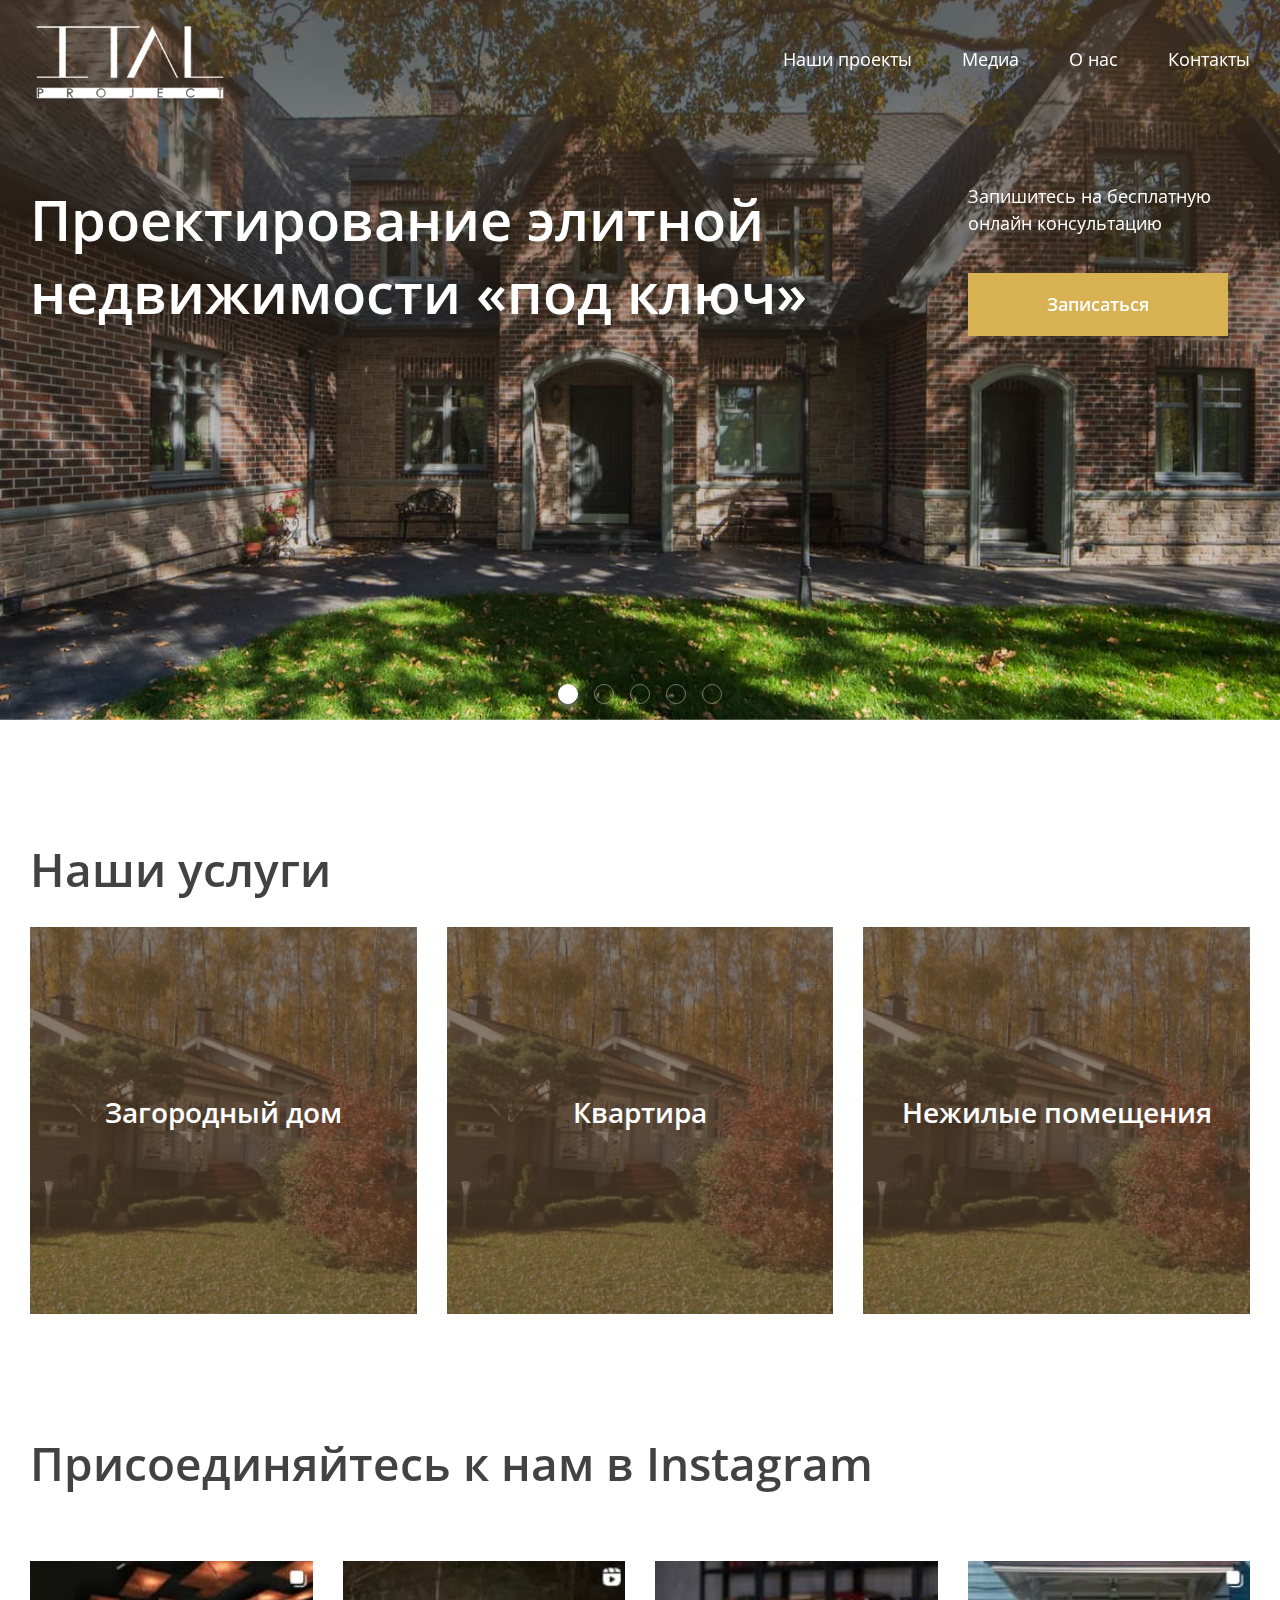
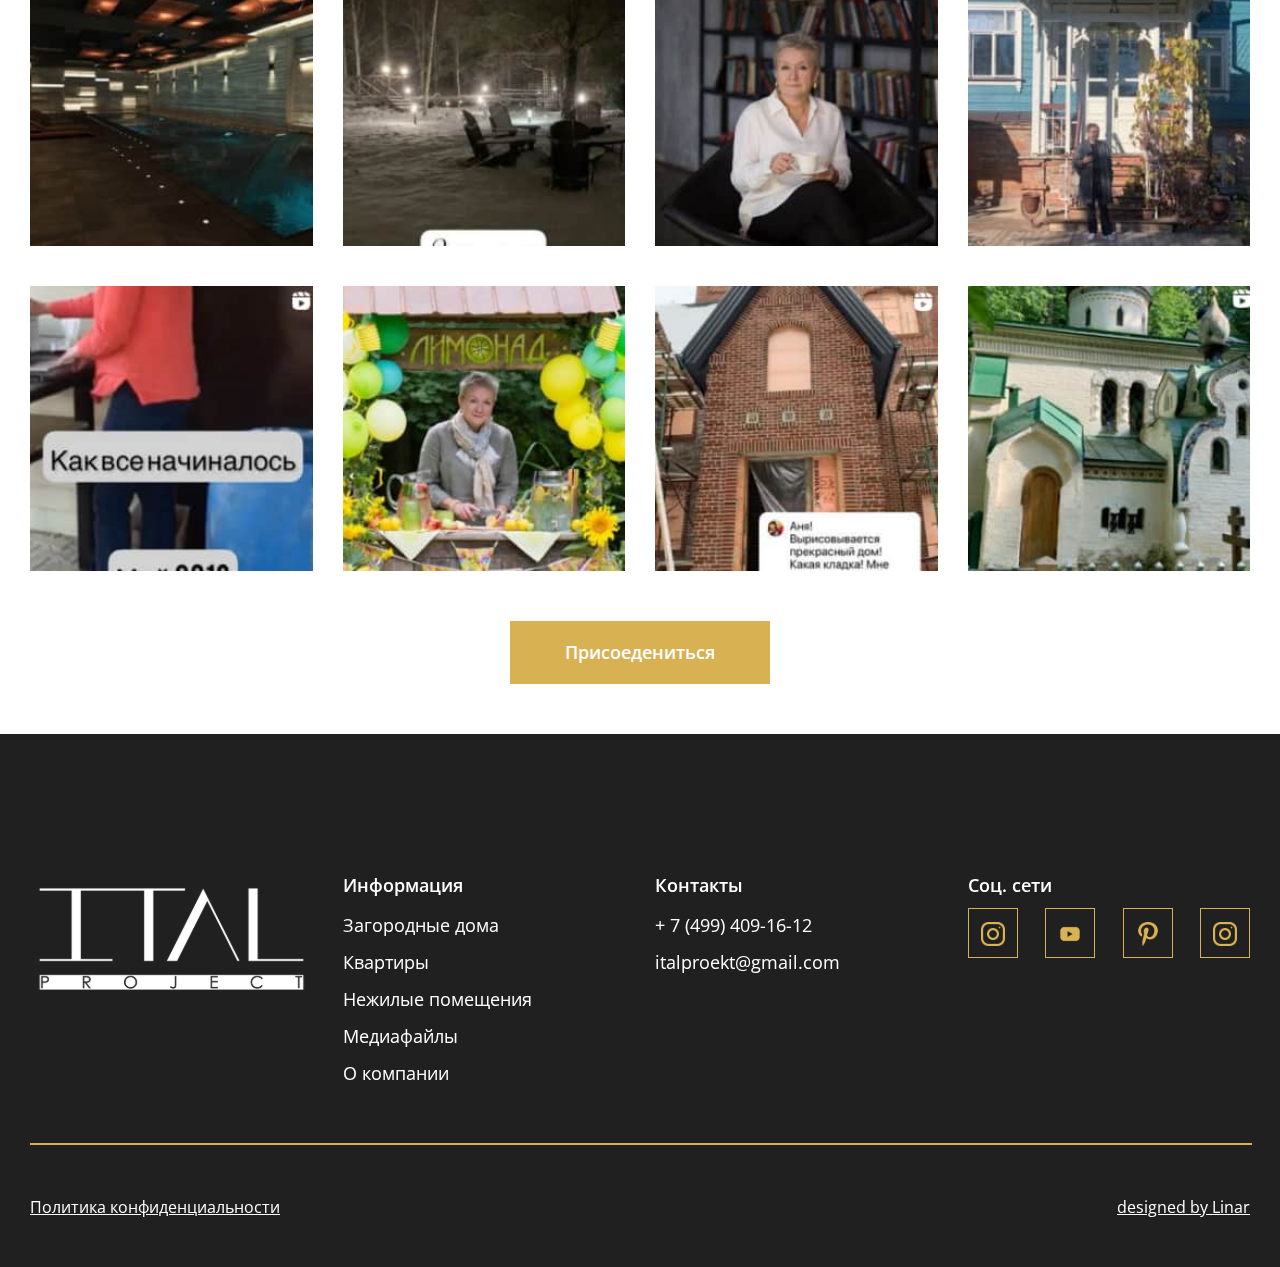
==== index.html @ 13b3e8b6 "Add files via upload" ====
<!DOCTYPE html>
<html lang="en">

<head>
    <!-- Required meta tags -->
    <meta charset="utf-8">
    <meta http-equiv="X-UA-Compatible" content="IE=edge">
    <meta name="viewport" content="width=device-width, initial-scale=1, maximum-scale=1, shrink-to-fit=no">
    <meta name="robots" content="index, follow">
    <!-- MetaTags -->
    <meta name="description" content="Description of the page less than 150 characters">
    <meta name="keywords" content="KeyWords">
    <!-- OG tags -->
    <meta property="og:type" content="website">
    <meta property="og:url" content="https://example.com">
    <meta property="og:title" content="Content Title">
    <meta property="og:image" content="https://www.developmentlogics.com/wp-content/uploads/2017/07/4.jpg">
    <meta property="og:description" content="Description Here">
    <meta property="og:site_name" content="Site Name">
    <meta property="og:locale" content="ru_RU">
    <meta name="twitter:card" content="summary">
    <meta name="twitter:title" content="Site Name">
    <meta name="twitter:description" content="Description Here">
    <meta name="twitter:image" content="https://www.developmentlogics.com/wp-content/uploads/2017/07/4.jpg">
    <!-- Favivon -->
    <link rel="shortcut icon" href="img/favicon/favicon.ico" type="image/x-icon">
    <!-- Apple Touch Icon -->
    <link rel="apple-touch-icon" href="img/favicon/apple-touch-icon.png">
    <!-- Mobiles Header Color -->
    <meta name="theme-color" content="#000">
    <meta name="msapplication-navbutton-color" content="#000">
    <meta name="apple-mobile-web-app-status-bar-style" content="#000">
    <!-- CSS -->
    <link rel="stylesheet" href="assets/css/libs.css">
    <link rel="stylesheet" href="assets/css/style.css">
    <title>Главная страница</title>
</head>

<body>



    <header class="header-wh" id="header">
        <div class="container">
            <div class="row">
                <div class="col-md-3">
                    <a class="header-logo" href="index.html">
                    </a>
                </div>
                <div class="col-md-6 offset-md-3">
                    <nav class="nav-menu ">
                        <a class="menu-item" href="portfolio.html">Наши проекты</a>
                        <a class="menu-item" href="media.html">Медиа</a>
                        <a class="menu-item" href="about.html">О нас</a>
                        <a class="menu-item" href="#">Контакты</a>
                    </nav>
                </div>
            </div>
            <div class="burger-menu">
                <input type="checkbox" id="menu-toggle" />
                <label id="trigger" for="menu-toggle"></label>
                <label id="burger" for="menu-toggle"></label>
                <ul id="menu">
                    <li><a class="menu-item" href="portfolio.html">Наши проекты</a></li>
                    <li><a class="menu-item" href="media.html">Медиа</a></li>
                    <li><a href="about.html">О нас</a></li>
                    <li><a class="menu-item" href="#">Контакты</a></li>
                </ul>
            </div>
        </div>
        <div class="wrapper">
            <div class="container">
                <div class="row">
                    <div class="col-12 col-md-9">
                        <h1>
                            Проектирование элитной недвижимости «под ключ»
                        </h1>
                    </div>
                    <div class="col-12 col-md-3">
                        <div class="wrapper__btn">
                            <p>Запишитесь на бесплатную онлайн консультацию</p>
                            <a href="#">Записаться</a>
                        </div>
                    </div>
                </div>
            </div>
        </div>
        <div class="header__slider">
            <div class="swiper mySwiper">
                <div class="swiper-wrapper">
                    <div class="swiper-slide">
                        <img src="/assets/images/header-img.jpg" alt="" srcset="">
                    </div>
                    <div class="swiper-slide">
                        <img src="/assets/images/header-img.jpg" alt="" srcset="">
                    </div>
                    <div class="swiper-slide">
                        <img src="/assets/images/header-img.jpg" alt="" srcset="">
                    </div>
                    <div class="swiper-slide">
                        <img src="/assets/images/header-img.jpg" alt="" srcset="">
                    </div>
                    <div class="swiper-slide">
                        <img src="/assets/images/header-img.jpg" alt="" srcset="">
                    </div>
                </div>
                <div class="swiper-pagination"></div>
            </div>
        </div>
    </header>
    <main>
        <section class="services">
            <div class="container">
                <div class="row">
                    <div class="col-12">
                        <h2 class="section-header">
                            Наши услуги
                        </h2>
                    </div>
                </div>
                <div class="row">
                    <div class="col-12 col-md-4">
                        <div class="services__card">
                            <div class="services__card_layer">
                                <h3 class="services__card_header">
                                    Загородный дом
                                </h3>
                                <a href="#" class="services__card_btn">Посмотреть</a>
                            </div>
                        </div>
                    </div>
                    <div class="col-12 col-md-4">
                        <div class="services__card">
                            <div class="services__card_layer">
                                <h3 class="services__card_header">
                                    Квартира
                                </h3>
                                <a href="#" class="services__card_btn">Посмотреть</a>
                            </div>
                        </div>
                    </div>
                    <div class="col-12 col-md-4">
                        <div class="services__card">
                            <div class="services__card_layer">
                                <h3 class="services__card_header">
                                    Нежилые помещения
                                </h3>
                                <a href="#" class="services__card_btn">Посмотреть</a>
                            </div>
                        </div>
                    </div>
                </div>
            </div>
        </section>
        <section class="connect">
            <div class="container">
                <div class="row">
                    <div class="col-12">
                        <h2 class="section-header">
                            Присоединяйтесь к нам
                            в Instagram
                        </h2>
                    </div>
                </div>
                <div class="row">
                    <div class="col-6 col-md-3">
                        <div class="connect-img">
                            <a href="#">
                                <img src="assets/images/connect1.jpg" alt="" srcset="">
                            </a>
                        </div>
                    </div>
                    <div class="col-6 col-md-3">
                        <div class="connect-img">
                            <a href="#">
                                <img src="assets/images/connect2.jpg" alt="" srcset="">
                            </a>
                        </div>
                    </div>
                    <div class="col-6 col-md-3">
                        <div class="connect-img">
                            <a href="#">
                                <img src="assets/images/connect3.jpg" alt="" srcset="">
                            </a>
                        </div>
                    </div>
                    <div class="col-6 col-md-3">
                        <div class="connect-img">
                            <a href="#">
                                <img src="assets/images/connect4.jpg" alt="" srcset="">
                            </a>
                        </div>
                    </div>
                    <div class="col-6 col-md-3">
                        <div class="connect-img">
                            <a href="#">
                                <img src="assets/images/connect5.jpg" alt="" srcset="">
                            </a>
                        </div>
                    </div>
                    <div class="col-6 col-md-3">
                        <div class="connect-img">
                            <a href="#">
                                <img src="assets/images/connect6.jpg" alt="" srcset="">
                            </a>
                        </div>
                    </div>
                    <div class="col-6 col-md-3">
                        <div class="connect-img">
                            <a href="#">
                                <img src="assets/images/connect7.jpg" alt="" srcset="">
                            </a>
                        </div>
                    </div>
                    <div class="col-6 col-md-3">
                        <div class="connect-img">
                            <a href="#">
                                <img src="assets/images/connect8.jpg" alt="" srcset="">
                            </a>
                        </div>
                    </div>
                </div>
                <div class="row">
                    <div class="col-12">
                        <a href="#" class="orange-btn">
                            Присоедениться
                        </a>
                    </div>
                </div>
            </div>
        </section>
    </main>

    <footer class="footer" id="footer">
        <div class="container">
            <div class="row">
                <div class="col-5 col-md-3">
                    <a href="#" class="footer__logo">
                        <img src="/assets/images/logo-white.svg" alt="" srcset="">
                    </a>
                </div>
                <div class=" col-md-3 footer-mob__none">
                    <div class="footer__section ">
                        <h4 class="footer__title">Информация</h4>
                        <a class="footer__info-link" href="#">Загородные дома</a>
                        <a class="footer__info-link" href="#">Квартиры</a>
                        <a class="footer__info-link" href="#">Нежилые помещения</a>
                        <a class="footer__info-link" href="#">Медиафайлы</a>
                        <a class="footer__info-link" href="#">О компании</a>
                    </div>
                </div>
                <div class="col-7 col-md-3">
                    <div class="footer__section">
                        <h4 class="footer__title footer-mob__none">Контакты</h4>
                        <a class="footer__info-tel" href="#">+ 7 (499) 409-16-12</a>
                        <a class="footer__info-mail" href="#">italproekt@gmail.com</a>
                    </div>
                </div>
                <div class="col-md-3">
                    <div class="footer__section">
                        <h4 class="footer__title footer-mob__none">Соц. сети</h4>
                        <div class="footer__social">
                            <div class="social__item">
                                <a href="#">
                                    <img src="/assets/images/footer-in.svg" alt="">
                                </a>
                            </div>
                            <div class="social__item">
                                <a href="#">
                                    <img src="/assets/images/footer-yt.svg" alt="">
                                </a>
                            </div>
                            <div class="social__item">
                                <a href="#">
                                    <img src="/assets/images/footer-pin.svg" alt="">
                                </a>
                            </div>
                            <div class="social__item">
                                <a href="#">
                                    <img src="/assets/images/footer-in.svg" alt="">
                                </a>
                            </div>
                        </div>
                    </div>
                </div>
            </div>
            <div class="row footer-mob__none">
                <div class="col-12">
                    <hr>
                </div>
                <div class="col-12">
                    <div class="privacy d-flex">
                        <a href="#" class="privacy-text">Политика конфиденциальности</a>
                        <a href="#"">designed by Linar</a>
                    </div>
                </div>
            </div>
            <div class=" footer-mob__accordion">
                            <button class="accordion">Информация</button>
                            <div class="panel">
                                <div class="footer__section ">
                                    <a class="footer__info-link" href="#">Загородные дома</a>
                                    <a class="footer__info-link" href="#">Квартиры</a>
                                    <a class="footer__info-link" href="#">Нежилые помещения</a>
                                    <a class="footer__info-link" href="#">Медиафайлы</a>
                                    <a class="footer__info-link" href="#">О компании</a>
                                </div>
                            </div>
                    </div>
                    <div class="row footer-mob__block privacy">
                        <div class="col-12">
                            <a href="#" class="privacy-text">Политика конфиденциальности</a>
                        </div>
                        <div class="col-12">
                            <a href="#"">designed by Linar</a>
                </div>
            </div>
        </div>
    </footer>
    <script src=" assets/js/app.js"></script>

</body>

</html>
---- assets/css/libs.css ----
*,:after,:before{box-sizing:border-box}html{font-family:sans-serif;line-height:1.15;-webkit-text-size-adjust:100%;-webkit-tap-highlight-color:rgba(0,0,0,0)}article,aside,figcaption,figure,footer,header,hgroup,main,nav,section{display:block}body{margin:0;font-family:-apple-system,BlinkMacSystemFont,Segoe UI,Roboto,Helvetica Neue,Arial,Noto Sans,sans-serif;font-size:1rem;font-weight:400;line-height:1.5;color:#212529;text-align:left;background-color:#fff}[tabindex="-1"]:focus:not(:focus-visible){outline:0!important}hr{box-sizing:content-box;height:0;overflow:visible}h1,h2,h3,h4,h5,h6{margin-top:0;margin-bottom:.5rem}p{margin-top:0;margin-bottom:1rem}abbr[data-original-title],abbr[title]{text-decoration:underline;-webkit-text-decoration:underline dotted;text-decoration:underline dotted;cursor:help;border-bottom:0;-webkit-text-decoration-skip-ink:none;text-decoration-skip-ink:none}address{font-style:normal;line-height:inherit}address,dl,ol,ul{margin-bottom:1rem}dl,ol,ul{margin-top:0}ol ol,ol ul,ul ol,ul ul{margin-bottom:0}dt{font-weight:700}dd{margin-bottom:.5rem;margin-left:0}blockquote{margin:0 0 1rem}b,strong{font-weight:bolder}small{font-size:80%}sub,sup{position:relative;font-size:75%;line-height:0;vertical-align:baseline}sub{bottom:-.25em}sup{top:-.5em}a{color:#007bff;text-decoration:none;background-color:transparent}a:hover{color:#0056b3;text-decoration:underline}a:not([href]),a:not([href]):hover{color:inherit;text-decoration:none}code,kbd,pre,samp{font-family:SFMono-Regular,Menlo,Monaco,Consolas,Liberation Mono,Courier New,monospace;font-size:1em}pre{margin-top:0;margin-bottom:1rem;overflow:auto;-ms-overflow-style:scrollbar}figure{margin:0 0 1rem}img{border-style:none}img,svg{vertical-align:middle}svg{overflow:hidden}table{border-collapse:collapse}caption{padding-top:.75rem;padding-bottom:.75rem;color:#6c757d;text-align:left;caption-side:bottom}th{text-align:inherit}label{display:inline-block;margin-bottom:.5rem}button{border-radius:0}button:focus{outline:1px dotted;outline:5px auto -webkit-focus-ring-color}button,input,optgroup,select,textarea{margin:0;font-family:inherit;font-size:inherit;line-height:inherit}button,input{overflow:visible}button,select{text-transform:none}[role=button]{cursor:pointer}select{word-wrap:normal}[type=button],[type=reset],[type=submit],button{-webkit-appearance:button}[type=button]:not(:disabled),[type=reset]:not(:disabled),[type=submit]:not(:disabled),button:not(:disabled){cursor:pointer}[type=button]::-moz-focus-inner,[type=reset]::-moz-focus-inner,[type=submit]::-moz-focus-inner,button::-moz-focus-inner{padding:0;border-style:none}input[type=checkbox],input[type=radio]{box-sizing:border-box;padding:0}textarea{overflow:auto;resize:vertical}fieldset{min-width:0;padding:0;margin:0;border:0}legend{display:block;width:100%;max-width:100%;padding:0;margin-bottom:.5rem;font-size:1.5rem;line-height:inherit;color:inherit;white-space:normal}progress{vertical-align:baseline}[type=number]::-webkit-inner-spin-button,[type=number]::-webkit-outer-spin-button{height:auto}[type=search]{outline-offset:-2px;-webkit-appearance:none}[type=search]::-webkit-search-decoration{-webkit-appearance:none}::-webkit-file-upload-button{font:inherit;-webkit-appearance:button}output{display:inline-block}summary{display:list-item;cursor:pointer}template{display:none}[hidden]{display:none!important}html{box-sizing:border-box;-ms-overflow-style:scrollbar}*,:after,:before{box-sizing:inherit}.container{width:100%;padding-right:15px;padding-left:15px;margin-right:auto;margin-left:auto}@media (min-width:576px){.container{max-width:540px}}@media (min-width:768px){.container{max-width:720px}}@media (min-width:992px){.container{max-width:960px}}@media (min-width:1150px){.container{max-width:1250px}}.container-fluid,.container-lg,.container-md,.container-sm,.container-xl{width:100%;padding-right:15px;padding-left:15px;margin-right:auto;margin-left:auto}@media (min-width:576px){.container,.container-sm{max-width:540px}}@media (min-width:768px){.container,.container-md,.container-sm{max-width:720px}}@media (min-width:992px){.container,.container-lg,.container-md,.container-sm{max-width:960px}}@media (min-width:1150px){.container,.container-lg,.container-md,.container-sm,.container-xl{max-width:1250px}}.row{display:-ms-flexbox;display:flex;-ms-flex-wrap:wrap;flex-wrap:wrap;margin-right:-15px;margin-left:-15px}.no-gutters{margin-right:0;margin-left:0}.no-gutters>.col,.no-gutters>[class*=col-]{padding-right:0;padding-left:0}.col,.col-1,.col-2,.col-3,.col-4,.col-5,.col-6,.col-7,.col-8,.col-9,.col-10,.col-11,.col-12,.col-auto,.col-lg,.col-lg-1,.col-lg-2,.col-lg-3,.col-lg-4,.col-lg-5,.col-lg-6,.col-lg-7,.col-lg-8,.col-lg-9,.col-lg-10,.col-lg-11,.col-lg-12,.col-lg-auto,.col-md,.col-md-1,.col-md-2,.col-md-3,.col-md-4,.col-md-5,.col-md-6,.col-md-7,.col-md-8,.col-md-9,.col-md-10,.col-md-11,.col-md-12,.col-md-auto,.col-sm,.col-sm-1,.col-sm-2,.col-sm-3,.col-sm-4,.col-sm-5,.col-sm-6,.col-sm-7,.col-sm-8,.col-sm-9,.col-sm-10,.col-sm-11,.col-sm-12,.col-sm-auto,.col-xl,.col-xl-1,.col-xl-2,.col-xl-3,.col-xl-4,.col-xl-5,.col-xl-6,.col-xl-7,.col-xl-8,.col-xl-9,.col-xl-10,.col-xl-11,.col-xl-12,.col-xl-auto{position:relative;width:100%;padding-right:15px;padding-left:15px}.col{-ms-flex-preferred-size:0;flex-basis:0;-ms-flex-positive:1;flex-grow:1;min-width:0;max-width:100%}.row-cols-1>*{-ms-flex:0 0 100%;flex:0 0 100%;max-width:100%}.row-cols-2>*{-ms-flex:0 0 50%;flex:0 0 50%;max-width:50%}.row-cols-3>*{-ms-flex:0 0 33.33333%;flex:0 0 33.33333%;max-width:33.33333%}.row-cols-4>*{-ms-flex:0 0 25%;flex:0 0 25%;max-width:25%}.row-cols-5>*{-ms-flex:0 0 20%;flex:0 0 20%;max-width:20%}.row-cols-6>*{-ms-flex:0 0 16.66667%;flex:0 0 16.66667%;max-width:16.66667%}.col-auto{-ms-flex:0 0 auto;flex:0 0 auto;width:auto;max-width:100%}.col-1{-ms-flex:0 0 8.33333%;flex:0 0 8.33333%;max-width:8.33333%}.col-2{-ms-flex:0 0 16.66667%;flex:0 0 16.66667%;max-width:16.66667%}.col-3{-ms-flex:0 0 25%;flex:0 0 25%;max-width:25%}.col-4{-ms-flex:0 0 33.33333%;flex:0 0 33.33333%;max-width:33.33333%}.col-5{-ms-flex:0 0 41.66667%;flex:0 0 41.66667%;max-width:41.66667%}.col-6{-ms-flex:0 0 50%;flex:0 0 50%;max-width:50%}.col-7{-ms-flex:0 0 58.33333%;flex:0 0 58.33333%;max-width:58.33333%}.col-8{-ms-flex:0 0 66.66667%;flex:0 0 66.66667%;max-width:66.66667%}.col-9{-ms-flex:0 0 75%;flex:0 0 75%;max-width:75%}.col-10{-ms-flex:0 0 83.33333%;flex:0 0 83.33333%;max-width:83.33333%}.col-11{-ms-flex:0 0 91.66667%;flex:0 0 91.66667%;max-width:91.66667%}.col-12{-ms-flex:0 0 100%;flex:0 0 100%;max-width:100%}.order-first{-ms-flex-order:-1;order:-1}.order-last{-ms-flex-order:13;order:13}.order-0{-ms-flex-order:0;order:0}.order-1{-ms-flex-order:1;order:1}.order-2{-ms-flex-order:2;order:2}.order-3{-ms-flex-order:3;order:3}.order-4{-ms-flex-order:4;order:4}.order-5{-ms-flex-order:5;order:5}.order-6{-ms-flex-order:6;order:6}.order-7{-ms-flex-order:7;order:7}.order-8{-ms-flex-order:8;order:8}.order-9{-ms-flex-order:9;order:9}.order-10{-ms-flex-order:10;order:10}.order-11{-ms-flex-order:11;order:11}.order-12{-ms-flex-order:12;order:12}.offset-1{margin-left:8.33333%}.offset-2{margin-left:16.66667%}.offset-3{margin-left:25%}.offset-4{margin-left:33.33333%}.offset-5{margin-left:41.66667%}.offset-6{margin-left:50%}.offset-7{margin-left:58.33333%}.offset-8{margin-left:66.66667%}.offset-9{margin-left:75%}.offset-10{margin-left:83.33333%}.offset-11{margin-left:91.66667%}@media (min-width:576px){.col-sm{-ms-flex-preferred-size:0;flex-basis:0;-ms-flex-positive:1;flex-grow:1;min-width:0;max-width:100%}.row-cols-sm-1>*{-ms-flex:0 0 100%;flex:0 0 100%;max-width:100%}.row-cols-sm-2>*{-ms-flex:0 0 50%;flex:0 0 50%;max-width:50%}.row-cols-sm-3>*{-ms-flex:0 0 33.33333%;flex:0 0 33.33333%;max-width:33.33333%}.row-cols-sm-4>*{-ms-flex:0 0 25%;flex:0 0 25%;max-width:25%}.row-cols-sm-5>*{-ms-flex:0 0 20%;flex:0 0 20%;max-width:20%}.row-cols-sm-6>*{-ms-flex:0 0 16.66667%;flex:0 0 16.66667%;max-width:16.66667%}.col-sm-auto{-ms-flex:0 0 auto;flex:0 0 auto;width:auto;max-width:100%}.col-sm-1{-ms-flex:0 0 8.33333%;flex:0 0 8.33333%;max-width:8.33333%}.col-sm-2{-ms-flex:0 0 16.66667%;flex:0 0 16.66667%;max-width:16.66667%}.col-sm-3{-ms-flex:0 0 25%;flex:0 0 25%;max-width:25%}.col-sm-4{-ms-flex:0 0 33.33333%;flex:0 0 33.33333%;max-width:33.33333%}.col-sm-5{-ms-flex:0 0 41.66667%;flex:0 0 41.66667%;max-width:41.66667%}.col-sm-6{-ms-flex:0 0 50%;flex:0 0 50%;max-width:50%}.col-sm-7{-ms-flex:0 0 58.33333%;flex:0 0 58.33333%;max-width:58.33333%}.col-sm-8{-ms-flex:0 0 66.66667%;flex:0 0 66.66667%;max-width:66.66667%}.col-sm-9{-ms-flex:0 0 75%;flex:0 0 75%;max-width:75%}.col-sm-10{-ms-flex:0 0 83.33333%;flex:0 0 83.33333%;max-width:83.33333%}.col-sm-11{-ms-flex:0 0 91.66667%;flex:0 0 91.66667%;max-width:91.66667%}.col-sm-12{-ms-flex:0 0 100%;flex:0 0 100%;max-width:100%}.order-sm-first{-ms-flex-order:-1;order:-1}.order-sm-last{-ms-flex-order:13;order:13}.order-sm-0{-ms-flex-order:0;order:0}.order-sm-1{-ms-flex-order:1;order:1}.order-sm-2{-ms-flex-order:2;order:2}.order-sm-3{-ms-flex-order:3;order:3}.order-sm-4{-ms-flex-order:4;order:4}.order-sm-5{-ms-flex-order:5;order:5}.order-sm-6{-ms-flex-order:6;order:6}.order-sm-7{-ms-flex-order:7;order:7}.order-sm-8{-ms-flex-order:8;order:8}.order-sm-9{-ms-flex-order:9;order:9}.order-sm-10{-ms-flex-order:10;order:10}.order-sm-11{-ms-flex-order:11;order:11}.order-sm-12{-ms-flex-order:12;order:12}.offset-sm-0{margin-left:0}.offset-sm-1{margin-left:8.33333%}.offset-sm-2{margin-left:16.66667%}.offset-sm-3{margin-left:25%}.offset-sm-4{margin-left:33.33333%}.offset-sm-5{margin-left:41.66667%}.offset-sm-6{margin-left:50%}.offset-sm-7{margin-left:58.33333%}.offset-sm-8{margin-left:66.66667%}.offset-sm-9{margin-left:75%}.offset-sm-10{margin-left:83.33333%}.offset-sm-11{margin-left:91.66667%}}@media (min-width:768px){.col-md{-ms-flex-preferred-size:0;flex-basis:0;-ms-flex-positive:1;flex-grow:1;min-width:0;max-width:100%}.row-cols-md-1>*{-ms-flex:0 0 100%;flex:0 0 100%;max-width:100%}.row-cols-md-2>*{-ms-flex:0 0 50%;flex:0 0 50%;max-width:50%}.row-cols-md-3>*{-ms-flex:0 0 33.33333%;flex:0 0 33.33333%;max-width:33.33333%}.row-cols-md-4>*{-ms-flex:0 0 25%;flex:0 0 25%;max-width:25%}.row-cols-md-5>*{-ms-flex:0 0 20%;flex:0 0 20%;max-width:20%}.row-cols-md-6>*{-ms-flex:0 0 16.66667%;flex:0 0 16.66667%;max-width:16.66667%}.col-md-auto{-ms-flex:0 0 auto;flex:0 0 auto;width:auto;max-width:100%}.col-md-1{-ms-flex:0 0 8.33333%;flex:0 0 8.33333%;max-width:8.33333%}.col-md-2{-ms-flex:0 0 16.66667%;flex:0 0 16.66667%;max-width:16.66667%}.col-md-3{-ms-flex:0 0 25%;flex:0 0 25%;max-width:25%}.col-md-4{-ms-flex:0 0 33.33333%;flex:0 0 33.33333%;max-width:33.33333%}.col-md-5{-ms-flex:0 0 41.66667%;flex:0 0 41.66667%;max-width:41.66667%}.col-md-6{-ms-flex:0 0 50%;flex:0 0 50%;max-width:50%}.col-md-7{-ms-flex:0 0 58.33333%;flex:0 0 58.33333%;max-width:58.33333%}.col-md-8{-ms-flex:0 0 66.66667%;flex:0 0 66.66667%;max-width:66.66667%}.col-md-9{-ms-flex:0 0 75%;flex:0 0 75%;max-width:75%}.col-md-10{-ms-flex:0 0 83.33333%;flex:0 0 83.33333%;max-width:83.33333%}.col-md-11{-ms-flex:0 0 91.66667%;flex:0 0 91.66667%;max-width:91.66667%}.col-md-12{-ms-flex:0 0 100%;flex:0 0 100%;max-width:100%}.order-md-first{-ms-flex-order:-1;order:-1}.order-md-last{-ms-flex-order:13;order:13}.order-md-0{-ms-flex-order:0;order:0}.order-md-1{-ms-flex-order:1;order:1}.order-md-2{-ms-flex-order:2;order:2}.order-md-3{-ms-flex-order:3;order:3}.order-md-4{-ms-flex-order:4;order:4}.order-md-5{-ms-flex-order:5;order:5}.order-md-6{-ms-flex-order:6;order:6}.order-md-7{-ms-flex-order:7;order:7}.order-md-8{-ms-flex-order:8;order:8}.order-md-9{-ms-flex-order:9;order:9}.order-md-10{-ms-flex-order:10;order:10}.order-md-11{-ms-flex-order:11;order:11}.order-md-12{-ms-flex-order:12;order:12}.offset-md-0{margin-left:0}.offset-md-1{margin-left:8.33333%}.offset-md-2{margin-left:16.66667%}.offset-md-3{margin-left:25%}.offset-md-4{margin-left:33.33333%}.offset-md-5{margin-left:41.66667%}.offset-md-6{margin-left:50%}.offset-md-7{margin-left:58.33333%}.offset-md-8{margin-left:66.66667%}.offset-md-9{margin-left:75%}.offset-md-10{margin-left:83.33333%}.offset-md-11{margin-left:91.66667%}}@media (min-width:992px){.col-lg{-ms-flex-preferred-size:0;flex-basis:0;-ms-flex-positive:1;flex-grow:1;min-width:0;max-width:100%}.row-cols-lg-1>*{-ms-flex:0 0 100%;flex:0 0 100%;max-width:100%}.row-cols-lg-2>*{-ms-flex:0 0 50%;flex:0 0 50%;max-width:50%}.row-cols-lg-3>*{-ms-flex:0 0 33.33333%;flex:0 0 33.33333%;max-width:33.33333%}.row-cols-lg-4>*{-ms-flex:0 0 25%;flex:0 0 25%;max-width:25%}.row-cols-lg-5>*{-ms-flex:0 0 20%;flex:0 0 20%;max-width:20%}.row-cols-lg-6>*{-ms-flex:0 0 16.66667%;flex:0 0 16.66667%;max-width:16.66667%}.col-lg-auto{-ms-flex:0 0 auto;flex:0 0 auto;width:auto;max-width:100%}.col-lg-1{-ms-flex:0 0 8.33333%;flex:0 0 8.33333%;max-width:8.33333%}.col-lg-2{-ms-flex:0 0 16.66667%;flex:0 0 16.66667%;max-width:16.66667%}.col-lg-3{-ms-flex:0 0 25%;flex:0 0 25%;max-width:25%}.col-lg-4{-ms-flex:0 0 33.33333%;flex:0 0 33.33333%;max-width:33.33333%}.col-lg-5{-ms-flex:0 0 41.66667%;flex:0 0 41.66667%;max-width:41.66667%}.col-lg-6{-ms-flex:0 0 50%;flex:0 0 50%;max-width:50%}.col-lg-7{-ms-flex:0 0 58.33333%;flex:0 0 58.33333%;max-width:58.33333%}.col-lg-8{-ms-flex:0 0 66.66667%;flex:0 0 66.66667%;max-width:66.66667%}.col-lg-9{-ms-flex:0 0 75%;flex:0 0 75%;max-width:75%}.col-lg-10{-ms-flex:0 0 83.33333%;flex:0 0 83.33333%;max-width:83.33333%}.col-lg-11{-ms-flex:0 0 91.66667%;flex:0 0 91.66667%;max-width:91.66667%}.col-lg-12{-ms-flex:0 0 100%;flex:0 0 100%;max-width:100%}.order-lg-first{-ms-flex-order:-1;order:-1}.order-lg-last{-ms-flex-order:13;order:13}.order-lg-0{-ms-flex-order:0;order:0}.order-lg-1{-ms-flex-order:1;order:1}.order-lg-2{-ms-flex-order:2;order:2}.order-lg-3{-ms-flex-order:3;order:3}.order-lg-4{-ms-flex-order:4;order:4}.order-lg-5{-ms-flex-order:5;order:5}.order-lg-6{-ms-flex-order:6;order:6}.order-lg-7{-ms-flex-order:7;order:7}.order-lg-8{-ms-flex-order:8;order:8}.order-lg-9{-ms-flex-order:9;order:9}.order-lg-10{-ms-flex-order:10;order:10}.order-lg-11{-ms-flex-order:11;order:11}.order-lg-12{-ms-flex-order:12;order:12}.offset-lg-0{margin-left:0}.offset-lg-1{margin-left:8.33333%}.offset-lg-2{margin-left:16.66667%}.offset-lg-3{margin-left:25%}.offset-lg-4{margin-left:33.33333%}.offset-lg-5{margin-left:41.66667%}.offset-lg-6{margin-left:50%}.offset-lg-7{margin-left:58.33333%}.offset-lg-8{margin-left:66.66667%}.offset-lg-9{margin-left:75%}.offset-lg-10{margin-left:83.33333%}.offset-lg-11{margin-left:91.66667%}}@media (min-width:1150px){.col-xl{-ms-flex-preferred-size:0;flex-basis:0;-ms-flex-positive:1;flex-grow:1;min-width:0;max-width:100%}.row-cols-xl-1>*{-ms-flex:0 0 100%;flex:0 0 100%;max-width:100%}.row-cols-xl-2>*{-ms-flex:0 0 50%;flex:0 0 50%;max-width:50%}.row-cols-xl-3>*{-ms-flex:0 0 33.33333%;flex:0 0 33.33333%;max-width:33.33333%}.row-cols-xl-4>*{-ms-flex:0 0 25%;flex:0 0 25%;max-width:25%}.row-cols-xl-5>*{-ms-flex:0 0 20%;flex:0 0 20%;max-width:20%}.row-cols-xl-6>*{-ms-flex:0 0 16.66667%;flex:0 0 16.66667%;max-width:16.66667%}.col-xl-auto{-ms-flex:0 0 auto;flex:0 0 auto;width:auto;max-width:100%}.col-xl-1{-ms-flex:0 0 8.33333%;flex:0 0 8.33333%;max-width:8.33333%}.col-xl-2{-ms-flex:0 0 16.66667%;flex:0 0 16.66667%;max-width:16.66667%}.col-xl-3{-ms-flex:0 0 25%;flex:0 0 25%;max-width:25%}.col-xl-4{-ms-flex:0 0 33.33333%;flex:0 0 33.33333%;max-width:33.33333%}.col-xl-5{-ms-flex:0 0 41.66667%;flex:0 0 41.66667%;max-width:41.66667%}.col-xl-6{-ms-flex:0 0 50%;flex:0 0 50%;max-width:50%}.col-xl-7{-ms-flex:0 0 58.33333%;flex:0 0 58.33333%;max-width:58.33333%}.col-xl-8{-ms-flex:0 0 66.66667%;flex:0 0 66.66667%;max-width:66.66667%}.col-xl-9{-ms-flex:0 0 75%;flex:0 0 75%;max-width:75%}.col-xl-10{-ms-flex:0 0 83.33333%;flex:0 0 83.33333%;max-width:83.33333%}.col-xl-11{-ms-flex:0 0 91.66667%;flex:0 0 91.66667%;max-width:91.66667%}.col-xl-12{-ms-flex:0 0 100%;flex:0 0 100%;max-width:100%}.order-xl-first{-ms-flex-order:-1;order:-1}.order-xl-last{-ms-flex-order:13;order:13}.order-xl-0{-ms-flex-order:0;order:0}.order-xl-1{-ms-flex-order:1;order:1}.order-xl-2{-ms-flex-order:2;order:2}.order-xl-3{-ms-flex-order:3;order:3}.order-xl-4{-ms-flex-order:4;order:4}.order-xl-5{-ms-flex-order:5;order:5}.order-xl-6{-ms-flex-order:6;order:6}.order-xl-7{-ms-flex-order:7;order:7}.order-xl-8{-ms-flex-order:8;order:8}.order-xl-9{-ms-flex-order:9;order:9}.order-xl-10{-ms-flex-order:10;order:10}.order-xl-11{-ms-flex-order:11;order:11}.order-xl-12{-ms-flex-order:12;order:12}.offset-xl-0{margin-left:0}.offset-xl-1{margin-left:8.33333%}.offset-xl-2{margin-left:16.66667%}.offset-xl-3{margin-left:25%}.offset-xl-4{margin-left:33.33333%}.offset-xl-5{margin-left:41.66667%}.offset-xl-6{margin-left:50%}.offset-xl-7{margin-left:58.33333%}.offset-xl-8{margin-left:66.66667%}.offset-xl-9{margin-left:75%}.offset-xl-10{margin-left:83.33333%}.offset-xl-11{margin-left:91.66667%}}.d-none{display:none!important}.d-inline{display:inline!important}.d-inline-block{display:inline-block!important}.d-block{display:block!important}.d-table{display:table!important}.d-table-row{display:table-row!important}.d-table-cell{display:table-cell!important}.d-flex{display:-ms-flexbox!important;display:flex!important}.d-inline-flex{display:-ms-inline-flexbox!important;display:inline-flex!important}@media (min-width:576px){.d-sm-none{display:none!important}.d-sm-inline{display:inline!important}.d-sm-inline-block{display:inline-block!important}.d-sm-block{display:block!important}.d-sm-table{display:table!important}.d-sm-table-row{display:table-row!important}.d-sm-table-cell{display:table-cell!important}.d-sm-flex{display:-ms-flexbox!important;display:flex!important}.d-sm-inline-flex{display:-ms-inline-flexbox!important;display:inline-flex!important}}@media (min-width:768px){.d-md-none{display:none!important}.d-md-inline{display:inline!important}.d-md-inline-block{display:inline-block!important}.d-md-block{display:block!important}.d-md-table{display:table!important}.d-md-table-row{display:table-row!important}.d-md-table-cell{display:table-cell!important}.d-md-flex{display:-ms-flexbox!important;display:flex!important}.d-md-inline-flex{display:-ms-inline-flexbox!important;display:inline-flex!important}}@media (min-width:992px){.d-lg-none{display:none!important}.d-lg-inline{display:inline!important}.d-lg-inline-block{display:inline-block!important}.d-lg-block{display:block!important}.d-lg-table{display:table!important}.d-lg-table-row{display:table-row!important}.d-lg-table-cell{display:table-cell!important}.d-lg-flex{display:-ms-flexbox!important;display:flex!important}.d-lg-inline-flex{display:-ms-inline-flexbox!important;display:inline-flex!important}}@media (min-width:1150px){.d-xl-none{display:none!important}.d-xl-inline{display:inline!important}.d-xl-inline-block{display:inline-block!important}.d-xl-block{display:block!important}.d-xl-table{display:table!important}.d-xl-table-row{display:table-row!important}.d-xl-table-cell{display:table-cell!important}.d-xl-flex{display:-ms-flexbox!important;display:flex!important}.d-xl-inline-flex{display:-ms-inline-flexbox!important;display:inline-flex!important}}@media print{.d-print-none{display:none!important}.d-print-inline{display:inline!important}.d-print-inline-block{display:inline-block!important}.d-print-block{display:block!important}.d-print-table{display:table!important}.d-print-table-row{display:table-row!important}.d-print-table-cell{display:table-cell!important}.d-print-flex{display:-ms-flexbox!important;display:flex!important}.d-print-inline-flex{display:-ms-inline-flexbox!important;display:inline-flex!important}}.flex-row{-ms-flex-direction:row!important;flex-direction:row!important}.flex-column{-ms-flex-direction:column!important;flex-direction:column!important}.flex-row-reverse{-ms-flex-direction:row-reverse!important;flex-direction:row-reverse!important}.flex-column-reverse{-ms-flex-direction:column-reverse!important;flex-direction:column-reverse!important}.flex-wrap{-ms-flex-wrap:wrap!important;flex-wrap:wrap!important}.flex-nowrap{-ms-flex-wrap:nowrap!important;flex-wrap:nowrap!important}.flex-wrap-reverse{-ms-flex-wrap:wrap-reverse!important;flex-wrap:wrap-reverse!important}.flex-fill{-ms-flex:1 1 auto!important;flex:1 1 auto!important}.flex-grow-0{-ms-flex-positive:0!important;flex-grow:0!important}.flex-grow-1{-ms-flex-positive:1!important;flex-grow:1!important}.flex-shrink-0{-ms-flex-negative:0!important;flex-shrink:0!important}.flex-shrink-1{-ms-flex-negative:1!important;flex-shrink:1!important}.justify-content-start{-ms-flex-pack:start!important;justify-content:flex-start!important}.justify-content-end{-ms-flex-pack:end!important;justify-content:flex-end!important}.justify-content-center{-ms-flex-pack:center!important;justify-content:center!important}.justify-content-between{-ms-flex-pack:justify!important;justify-content:space-between!important}.justify-content-around{-ms-flex-pack:distribute!important;justify-content:space-around!important}.align-items-start{-ms-flex-align:start!important;align-items:flex-start!important}.align-items-end{-ms-flex-align:end!important;align-items:flex-end!important}.align-items-center{-ms-flex-align:center!important;align-items:center!important}.align-items-baseline{-ms-flex-align:baseline!important;align-items:baseline!important}.align-items-stretch{-ms-flex-align:stretch!important;align-items:stretch!important}.align-content-start{-ms-flex-line-pack:start!important;align-content:flex-start!important}.align-content-end{-ms-flex-line-pack:end!important;align-content:flex-end!important}.align-content-center{-ms-flex-line-pack:center!important;align-content:center!important}.align-content-between{-ms-flex-line-pack:justify!important;align-content:space-between!important}.align-content-around{-ms-flex-line-pack:distribute!important;align-content:space-around!important}.align-content-stretch{-ms-flex-line-pack:stretch!important;align-content:stretch!important}.align-self-auto{-ms-flex-item-align:auto!important;align-self:auto!important}.align-self-start{-ms-flex-item-align:start!important;align-self:flex-start!important}.align-self-end{-ms-flex-item-align:end!important;align-self:flex-end!important}.align-self-center{-ms-flex-item-align:center!important;align-self:center!important}.align-self-baseline{-ms-flex-item-align:baseline!important;align-self:baseline!important}.align-self-stretch{-ms-flex-item-align:stretch!important;align-self:stretch!important}@media (min-width:576px){.flex-sm-row{-ms-flex-direction:row!important;flex-direction:row!important}.flex-sm-column{-ms-flex-direction:column!important;flex-direction:column!important}.flex-sm-row-reverse{-ms-flex-direction:row-reverse!important;flex-direction:row-reverse!important}.flex-sm-column-reverse{-ms-flex-direction:column-reverse!important;flex-direction:column-reverse!important}.flex-sm-wrap{-ms-flex-wrap:wrap!important;flex-wrap:wrap!important}.flex-sm-nowrap{-ms-flex-wrap:nowrap!important;flex-wrap:nowrap!important}.flex-sm-wrap-reverse{-ms-flex-wrap:wrap-reverse!important;flex-wrap:wrap-reverse!important}.flex-sm-fill{-ms-flex:1 1 auto!important;flex:1 1 auto!important}.flex-sm-grow-0{-ms-flex-positive:0!important;flex-grow:0!important}.flex-sm-grow-1{-ms-flex-positive:1!important;flex-grow:1!important}.flex-sm-shrink-0{-ms-flex-negative:0!important;flex-shrink:0!important}.flex-sm-shrink-1{-ms-flex-negative:1!important;flex-shrink:1!important}.justify-content-sm-start{-ms-flex-pack:start!important;justify-content:flex-start!important}.justify-content-sm-end{-ms-flex-pack:end!important;justify-content:flex-end!important}.justify-content-sm-center{-ms-flex-pack:center!important;justify-content:center!important}.justify-content-sm-between{-ms-flex-pack:justify!important;justify-content:space-between!important}.justify-content-sm-around{-ms-flex-pack:distribute!important;justify-content:space-around!important}.align-items-sm-start{-ms-flex-align:start!important;align-items:flex-start!important}.align-items-sm-end{-ms-flex-align:end!important;align-items:flex-end!important}.align-items-sm-center{-ms-flex-align:center!important;align-items:center!important}.align-items-sm-baseline{-ms-flex-align:baseline!important;align-items:baseline!important}.align-items-sm-stretch{-ms-flex-align:stretch!important;align-items:stretch!important}.align-content-sm-start{-ms-flex-line-pack:start!important;align-content:flex-start!important}.align-content-sm-end{-ms-flex-line-pack:end!important;align-content:flex-end!important}.align-content-sm-center{-ms-flex-line-pack:center!important;align-content:center!important}.align-content-sm-between{-ms-flex-line-pack:justify!important;align-content:space-between!important}.align-content-sm-around{-ms-flex-line-pack:distribute!important;align-content:space-around!important}.align-content-sm-stretch{-ms-flex-line-pack:stretch!important;align-content:stretch!important}.align-self-sm-auto{-ms-flex-item-align:auto!important;align-self:auto!important}.align-self-sm-start{-ms-flex-item-align:start!important;align-self:flex-start!important}.align-self-sm-end{-ms-flex-item-align:end!important;align-self:flex-end!important}.align-self-sm-center{-ms-flex-item-align:center!important;align-self:center!important}.align-self-sm-baseline{-ms-flex-item-align:baseline!important;align-self:baseline!important}.align-self-sm-stretch{-ms-flex-item-align:stretch!important;align-self:stretch!important}}@media (min-width:768px){.flex-md-row{-ms-flex-direction:row!important;flex-direction:row!important}.flex-md-column{-ms-flex-direction:column!important;flex-direction:column!important}.flex-md-row-reverse{-ms-flex-direction:row-reverse!important;flex-direction:row-reverse!important}.flex-md-column-reverse{-ms-flex-direction:column-reverse!important;flex-direction:column-reverse!important}.flex-md-wrap{-ms-flex-wrap:wrap!important;flex-wrap:wrap!important}.flex-md-nowrap{-ms-flex-wrap:nowrap!important;flex-wrap:nowrap!important}.flex-md-wrap-reverse{-ms-flex-wrap:wrap-reverse!important;flex-wrap:wrap-reverse!important}.flex-md-fill{-ms-flex:1 1 auto!important;flex:1 1 auto!important}.flex-md-grow-0{-ms-flex-positive:0!important;flex-grow:0!important}.flex-md-grow-1{-ms-flex-positive:1!important;flex-grow:1!important}.flex-md-shrink-0{-ms-flex-negative:0!important;flex-shrink:0!important}.flex-md-shrink-1{-ms-flex-negative:1!important;flex-shrink:1!important}.justify-content-md-start{-ms-flex-pack:start!important;justify-content:flex-start!important}.justify-content-md-end{-ms-flex-pack:end!important;justify-content:flex-end!important}.justify-content-md-center{-ms-flex-pack:center!important;justify-content:center!important}.justify-content-md-between{-ms-flex-pack:justify!important;justify-content:space-between!important}.justify-content-md-around{-ms-flex-pack:distribute!important;justify-content:space-around!important}.align-items-md-start{-ms-flex-align:start!important;align-items:flex-start!important}.align-items-md-end{-ms-flex-align:end!important;align-items:flex-end!important}.align-items-md-center{-ms-flex-align:center!important;align-items:center!important}.align-items-md-baseline{-ms-flex-align:baseline!important;align-items:baseline!important}.align-items-md-stretch{-ms-flex-align:stretch!important;align-items:stretch!important}.align-content-md-start{-ms-flex-line-pack:start!important;align-content:flex-start!important}.align-content-md-end{-ms-flex-line-pack:end!important;align-content:flex-end!important}.align-content-md-center{-ms-flex-line-pack:center!important;align-content:center!important}.align-content-md-between{-ms-flex-line-pack:justify!important;align-content:space-between!important}.align-content-md-around{-ms-flex-line-pack:distribute!important;align-content:space-around!important}.align-content-md-stretch{-ms-flex-line-pack:stretch!important;align-content:stretch!important}.align-self-md-auto{-ms-flex-item-align:auto!important;align-self:auto!important}.align-self-md-start{-ms-flex-item-align:start!important;align-self:flex-start!important}.align-self-md-end{-ms-flex-item-align:end!important;align-self:flex-end!important}.align-self-md-center{-ms-flex-item-align:center!important;align-self:center!important}.align-self-md-baseline{-ms-flex-item-align:baseline!important;align-self:baseline!important}.align-self-md-stretch{-ms-flex-item-align:stretch!important;align-self:stretch!important}}@media (min-width:992px){.flex-lg-row{-ms-flex-direction:row!important;flex-direction:row!important}.flex-lg-column{-ms-flex-direction:column!important;flex-direction:column!important}.flex-lg-row-reverse{-ms-flex-direction:row-reverse!important;flex-direction:row-reverse!important}.flex-lg-column-reverse{-ms-flex-direction:column-reverse!important;flex-direction:column-reverse!important}.flex-lg-wrap{-ms-flex-wrap:wrap!important;flex-wrap:wrap!important}.flex-lg-nowrap{-ms-flex-wrap:nowrap!important;flex-wrap:nowrap!important}.flex-lg-wrap-reverse{-ms-flex-wrap:wrap-reverse!important;flex-wrap:wrap-reverse!important}.flex-lg-fill{-ms-flex:1 1 auto!important;flex:1 1 auto!important}.flex-lg-grow-0{-ms-flex-positive:0!important;flex-grow:0!important}.flex-lg-grow-1{-ms-flex-positive:1!important;flex-grow:1!important}.flex-lg-shrink-0{-ms-flex-negative:0!important;flex-shrink:0!important}.flex-lg-shrink-1{-ms-flex-negative:1!important;flex-shrink:1!important}.justify-content-lg-start{-ms-flex-pack:start!important;justify-content:flex-start!important}.justify-content-lg-end{-ms-flex-pack:end!important;justify-content:flex-end!important}.justify-content-lg-center{-ms-flex-pack:center!important;justify-content:center!important}.justify-content-lg-between{-ms-flex-pack:justify!important;justify-content:space-between!important}.justify-content-lg-around{-ms-flex-pack:distribute!important;justify-content:space-around!important}.align-items-lg-start{-ms-flex-align:start!important;align-items:flex-start!important}.align-items-lg-end{-ms-flex-align:end!important;align-items:flex-end!important}.align-items-lg-center{-ms-flex-align:center!important;align-items:center!important}.align-items-lg-baseline{-ms-flex-align:baseline!important;align-items:baseline!important}.align-items-lg-stretch{-ms-flex-align:stretch!important;align-items:stretch!important}.align-content-lg-start{-ms-flex-line-pack:start!important;align-content:flex-start!important}.align-content-lg-end{-ms-flex-line-pack:end!important;align-content:flex-end!important}.align-content-lg-center{-ms-flex-line-pack:center!important;align-content:center!important}.align-content-lg-between{-ms-flex-line-pack:justify!important;align-content:space-between!important}.align-content-lg-around{-ms-flex-line-pack:distribute!important;align-content:space-around!important}.align-content-lg-stretch{-ms-flex-line-pack:stretch!important;align-content:stretch!important}.align-self-lg-auto{-ms-flex-item-align:auto!important;align-self:auto!important}.align-self-lg-start{-ms-flex-item-align:start!important;align-self:flex-start!important}.align-self-lg-end{-ms-flex-item-align:end!important;align-self:flex-end!important}.align-self-lg-center{-ms-flex-item-align:center!important;align-self:center!important}.align-self-lg-baseline{-ms-flex-item-align:baseline!important;align-self:baseline!important}.align-self-lg-stretch{-ms-flex-item-align:stretch!important;align-self:stretch!important}}@media (min-width:1150px){.flex-xl-row{-ms-flex-direction:row!important;flex-direction:row!important}.flex-xl-column{-ms-flex-direction:column!important;flex-direction:column!important}.flex-xl-row-reverse{-ms-flex-direction:row-reverse!important;flex-direction:row-reverse!important}.flex-xl-column-reverse{-ms-flex-direction:column-reverse!important;flex-direction:column-reverse!important}.flex-xl-wrap{-ms-flex-wrap:wrap!important;flex-wrap:wrap!important}.flex-xl-nowrap{-ms-flex-wrap:nowrap!important;flex-wrap:nowrap!important}.flex-xl-wrap-reverse{-ms-flex-wrap:wrap-reverse!important;flex-wrap:wrap-reverse!important}.flex-xl-fill{-ms-flex:1 1 auto!important;flex:1 1 auto!important}.flex-xl-grow-0{-ms-flex-positive:0!important;flex-grow:0!important}.flex-xl-grow-1{-ms-flex-positive:1!important;flex-grow:1!important}.flex-xl-shrink-0{-ms-flex-negative:0!important;flex-shrink:0!important}.flex-xl-shrink-1{-ms-flex-negative:1!important;flex-shrink:1!important}.justify-content-xl-start{-ms-flex-pack:start!important;justify-content:flex-start!important}.justify-content-xl-end{-ms-flex-pack:end!important;justify-content:flex-end!important}.justify-content-xl-center{-ms-flex-pack:center!important;justify-content:center!important}.justify-content-xl-between{-ms-flex-pack:justify!important;justify-content:space-between!important}.justify-content-xl-around{-ms-flex-pack:distribute!important;justify-content:space-around!important}.align-items-xl-start{-ms-flex-align:start!important;align-items:flex-start!important}.align-items-xl-end{-ms-flex-align:end!important;align-items:flex-end!important}.align-items-xl-center{-ms-flex-align:center!important;align-items:center!important}.align-items-xl-baseline{-ms-flex-align:baseline!important;align-items:baseline!important}.align-items-xl-stretch{-ms-flex-align:stretch!important;align-items:stretch!important}.align-content-xl-start{-ms-flex-line-pack:start!important;align-content:flex-start!important}.align-content-xl-end{-ms-flex-line-pack:end!important;align-content:flex-end!important}.align-content-xl-center{-ms-flex-line-pack:center!important;align-content:center!important}.align-content-xl-between{-ms-flex-line-pack:justify!important;align-content:space-between!important}.align-content-xl-around{-ms-flex-line-pack:distribute!important;align-content:space-around!important}.align-content-xl-stretch{-ms-flex-line-pack:stretch!important;align-content:stretch!important}.align-self-xl-auto{-ms-flex-item-align:auto!important;align-self:auto!important}.align-self-xl-start{-ms-flex-item-align:start!important;align-self:flex-start!important}.align-self-xl-end{-ms-flex-item-align:end!important;align-self:flex-end!important}.align-self-xl-center{-ms-flex-item-align:center!important;align-self:center!important}.align-self-xl-baseline{-ms-flex-item-align:baseline!important;align-self:baseline!important}.align-self-xl-stretch{-ms-flex-item-align:stretch!important;align-self:stretch!important}}.m-0{margin:0!important}.mt-0,.my-0{margin-top:0!important}.mr-0,.mx-0{margin-right:0!important}.mb-0,.my-0{margin-bottom:0!important}.ml-0,.mx-0{margin-left:0!important}.m-1{margin:.25rem!important}.mt-1,.my-1{margin-top:.25rem!important}.mr-1,.mx-1{margin-right:.25rem!important}.mb-1,.my-1{margin-bottom:.25rem!important}.ml-1,.mx-1{margin-left:.25rem!important}.m-2{margin:.5rem!important}.mt-2,.my-2{margin-top:.5rem!important}.mr-2,.mx-2{margin-right:.5rem!important}.mb-2,.my-2{margin-bottom:.5rem!important}.ml-2,.mx-2{margin-left:.5rem!important}.m-3{margin:1rem!important}.mt-3,.my-3{margin-top:1rem!important}.mr-3,.mx-3{margin-right:1rem!important}.mb-3,.my-3{margin-bottom:1rem!important}.ml-3,.mx-3{margin-left:1rem!important}.m-4{margin:1.5rem!important}.mt-4,.my-4{margin-top:1.5rem!important}.mr-4,.mx-4{margin-right:1.5rem!important}.mb-4,.my-4{margin-bottom:1.5rem!important}.ml-4,.mx-4{margin-left:1.5rem!important}.m-5{margin:3rem!important}.mt-5,.my-5{margin-top:3rem!important}.mr-5,.mx-5{margin-right:3rem!important}.mb-5,.my-5{margin-bottom:3rem!important}.ml-5,.mx-5{margin-left:3rem!important}.p-0{padding:0!important}.pt-0,.py-0{padding-top:0!important}.pr-0,.px-0{padding-right:0!important}.pb-0,.py-0{padding-bottom:0!important}.pl-0,.px-0{padding-left:0!important}.p-1{padding:.25rem!important}.pt-1,.py-1{padding-top:.25rem!important}.pr-1,.px-1{padding-right:.25rem!important}.pb-1,.py-1{padding-bottom:.25rem!important}.pl-1,.px-1{padding-left:.25rem!important}.p-2{padding:.5rem!important}.pt-2,.py-2{padding-top:.5rem!important}.pr-2,.px-2{padding-right:.5rem!important}.pb-2,.py-2{padding-bottom:.5rem!important}.pl-2,.px-2{padding-left:.5rem!important}.p-3{padding:1rem!important}.pt-3,.py-3{padding-top:1rem!important}.pr-3,.px-3{padding-right:1rem!important}.pb-3,.py-3{padding-bottom:1rem!important}.pl-3,.px-3{padding-left:1rem!important}.p-4{padding:1.5rem!important}.pt-4,.py-4{padding-top:1.5rem!important}.pr-4,.px-4{padding-right:1.5rem!important}.pb-4,.py-4{padding-bottom:1.5rem!important}.pl-4,.px-4{padding-left:1.5rem!important}.p-5{padding:3rem!important}.pt-5,.py-5{padding-top:3rem!important}.pr-5,.px-5{padding-right:3rem!important}.pb-5,.py-5{padding-bottom:3rem!important}.pl-5,.px-5{padding-left:3rem!important}.m-n1{margin:-.25rem!important}.mt-n1,.my-n1{margin-top:-.25rem!important}.mr-n1,.mx-n1{margin-right:-.25rem!important}.mb-n1,.my-n1{margin-bottom:-.25rem!important}.ml-n1,.mx-n1{margin-left:-.25rem!important}.m-n2{margin:-.5rem!important}.mt-n2,.my-n2{margin-top:-.5rem!important}.mr-n2,.mx-n2{margin-right:-.5rem!important}.mb-n2,.my-n2{margin-bottom:-.5rem!important}.ml-n2,.mx-n2{margin-left:-.5rem!important}.m-n3{margin:-1rem!important}.mt-n3,.my-n3{margin-top:-1rem!important}.mr-n3,.mx-n3{margin-right:-1rem!important}.mb-n3,.my-n3{margin-bottom:-1rem!important}.ml-n3,.mx-n3{margin-left:-1rem!important}.m-n4{margin:-1.5rem!important}.mt-n4,.my-n4{margin-top:-1.5rem!important}.mr-n4,.mx-n4{margin-right:-1.5rem!important}.mb-n4,.my-n4{margin-bottom:-1.5rem!important}.ml-n4,.mx-n4{margin-left:-1.5rem!important}.m-n5{margin:-3rem!important}.mt-n5,.my-n5{margin-top:-3rem!important}.mr-n5,.mx-n5{margin-right:-3rem!important}.mb-n5,.my-n5{margin-bottom:-3rem!important}.ml-n5,.mx-n5{margin-left:-3rem!important}.m-auto{margin:auto!important}.mt-auto,.my-auto{margin-top:auto!important}.mr-auto,.mx-auto{margin-right:auto!important}.mb-auto,.my-auto{margin-bottom:auto!important}.ml-auto,.mx-auto{margin-left:auto!important}@media (min-width:576px){.m-sm-0{margin:0!important}.mt-sm-0,.my-sm-0{margin-top:0!important}.mr-sm-0,.mx-sm-0{margin-right:0!important}.mb-sm-0,.my-sm-0{margin-bottom:0!important}.ml-sm-0,.mx-sm-0{margin-left:0!important}.m-sm-1{margin:.25rem!important}.mt-sm-1,.my-sm-1{margin-top:.25rem!important}.mr-sm-1,.mx-sm-1{margin-right:.25rem!important}.mb-sm-1,.my-sm-1{margin-bottom:.25rem!important}.ml-sm-1,.mx-sm-1{margin-left:.25rem!important}.m-sm-2{margin:.5rem!important}.mt-sm-2,.my-sm-2{margin-top:.5rem!important}.mr-sm-2,.mx-sm-2{margin-right:.5rem!important}.mb-sm-2,.my-sm-2{margin-bottom:.5rem!important}.ml-sm-2,.mx-sm-2{margin-left:.5rem!important}.m-sm-3{margin:1rem!important}.mt-sm-3,.my-sm-3{margin-top:1rem!important}.mr-sm-3,.mx-sm-3{margin-right:1rem!important}.mb-sm-3,.my-sm-3{margin-bottom:1rem!important}.ml-sm-3,.mx-sm-3{margin-left:1rem!important}.m-sm-4{margin:1.5rem!important}.mt-sm-4,.my-sm-4{margin-top:1.5rem!important}.mr-sm-4,.mx-sm-4{margin-right:1.5rem!important}.mb-sm-4,.my-sm-4{margin-bottom:1.5rem!important}.ml-sm-4,.mx-sm-4{margin-left:1.5rem!important}.m-sm-5{margin:3rem!important}.mt-sm-5,.my-sm-5{margin-top:3rem!important}.mr-sm-5,.mx-sm-5{margin-right:3rem!important}.mb-sm-5,.my-sm-5{margin-bottom:3rem!important}.ml-sm-5,.mx-sm-5{margin-left:3rem!important}.p-sm-0{padding:0!important}.pt-sm-0,.py-sm-0{padding-top:0!important}.pr-sm-0,.px-sm-0{padding-right:0!important}.pb-sm-0,.py-sm-0{padding-bottom:0!important}.pl-sm-0,.px-sm-0{padding-left:0!important}.p-sm-1{padding:.25rem!important}.pt-sm-1,.py-sm-1{padding-top:.25rem!important}.pr-sm-1,.px-sm-1{padding-right:.25rem!important}.pb-sm-1,.py-sm-1{padding-bottom:.25rem!important}.pl-sm-1,.px-sm-1{padding-left:.25rem!important}.p-sm-2{padding:.5rem!important}.pt-sm-2,.py-sm-2{padding-top:.5rem!important}.pr-sm-2,.px-sm-2{padding-right:.5rem!important}.pb-sm-2,.py-sm-2{padding-bottom:.5rem!important}.pl-sm-2,.px-sm-2{padding-left:.5rem!important}.p-sm-3{padding:1rem!important}.pt-sm-3,.py-sm-3{padding-top:1rem!important}.pr-sm-3,.px-sm-3{padding-right:1rem!important}.pb-sm-3,.py-sm-3{padding-bottom:1rem!important}.pl-sm-3,.px-sm-3{padding-left:1rem!important}.p-sm-4{padding:1.5rem!important}.pt-sm-4,.py-sm-4{padding-top:1.5rem!important}.pr-sm-4,.px-sm-4{padding-right:1.5rem!important}.pb-sm-4,.py-sm-4{padding-bottom:1.5rem!important}.pl-sm-4,.px-sm-4{padding-left:1.5rem!important}.p-sm-5{padding:3rem!important}.pt-sm-5,.py-sm-5{padding-top:3rem!important}.pr-sm-5,.px-sm-5{padding-right:3rem!important}.pb-sm-5,.py-sm-5{padding-bottom:3rem!important}.pl-sm-5,.px-sm-5{padding-left:3rem!important}.m-sm-n1{margin:-.25rem!important}.mt-sm-n1,.my-sm-n1{margin-top:-.25rem!important}.mr-sm-n1,.mx-sm-n1{margin-right:-.25rem!important}.mb-sm-n1,.my-sm-n1{margin-bottom:-.25rem!important}.ml-sm-n1,.mx-sm-n1{margin-left:-.25rem!important}.m-sm-n2{margin:-.5rem!important}.mt-sm-n2,.my-sm-n2{margin-top:-.5rem!important}.mr-sm-n2,.mx-sm-n2{margin-right:-.5rem!important}.mb-sm-n2,.my-sm-n2{margin-bottom:-.5rem!important}.ml-sm-n2,.mx-sm-n2{margin-left:-.5rem!important}.m-sm-n3{margin:-1rem!important}.mt-sm-n3,.my-sm-n3{margin-top:-1rem!important}.mr-sm-n3,.mx-sm-n3{margin-right:-1rem!important}.mb-sm-n3,.my-sm-n3{margin-bottom:-1rem!important}.ml-sm-n3,.mx-sm-n3{margin-left:-1rem!important}.m-sm-n4{margin:-1.5rem!important}.mt-sm-n4,.my-sm-n4{margin-top:-1.5rem!important}.mr-sm-n4,.mx-sm-n4{margin-right:-1.5rem!important}.mb-sm-n4,.my-sm-n4{margin-bottom:-1.5rem!important}.ml-sm-n4,.mx-sm-n4{margin-left:-1.5rem!important}.m-sm-n5{margin:-3rem!important}.mt-sm-n5,.my-sm-n5{margin-top:-3rem!important}.mr-sm-n5,.mx-sm-n5{margin-right:-3rem!important}.mb-sm-n5,.my-sm-n5{margin-bottom:-3rem!important}.ml-sm-n5,.mx-sm-n5{margin-left:-3rem!important}.m-sm-auto{margin:auto!important}.mt-sm-auto,.my-sm-auto{margin-top:auto!important}.mr-sm-auto,.mx-sm-auto{margin-right:auto!important}.mb-sm-auto,.my-sm-auto{margin-bottom:auto!important}.ml-sm-auto,.mx-sm-auto{margin-left:auto!important}}@media (min-width:768px){.m-md-0{margin:0!important}.mt-md-0,.my-md-0{margin-top:0!important}.mr-md-0,.mx-md-0{margin-right:0!important}.mb-md-0,.my-md-0{margin-bottom:0!important}.ml-md-0,.mx-md-0{margin-left:0!important}.m-md-1{margin:.25rem!important}.mt-md-1,.my-md-1{margin-top:.25rem!important}.mr-md-1,.mx-md-1{margin-right:.25rem!important}.mb-md-1,.my-md-1{margin-bottom:.25rem!important}.ml-md-1,.mx-md-1{margin-left:.25rem!important}.m-md-2{margin:.5rem!important}.mt-md-2,.my-md-2{margin-top:.5rem!important}.mr-md-2,.mx-md-2{margin-right:.5rem!important}.mb-md-2,.my-md-2{margin-bottom:.5rem!important}.ml-md-2,.mx-md-2{margin-left:.5rem!important}.m-md-3{margin:1rem!important}.mt-md-3,.my-md-3{margin-top:1rem!important}.mr-md-3,.mx-md-3{margin-right:1rem!important}.mb-md-3,.my-md-3{margin-bottom:1rem!important}.ml-md-3,.mx-md-3{margin-left:1rem!important}.m-md-4{margin:1.5rem!important}.mt-md-4,.my-md-4{margin-top:1.5rem!important}.mr-md-4,.mx-md-4{margin-right:1.5rem!important}.mb-md-4,.my-md-4{margin-bottom:1.5rem!important}.ml-md-4,.mx-md-4{margin-left:1.5rem!important}.m-md-5{margin:3rem!important}.mt-md-5,.my-md-5{margin-top:3rem!important}.mr-md-5,.mx-md-5{margin-right:3rem!important}.mb-md-5,.my-md-5{margin-bottom:3rem!important}.ml-md-5,.mx-md-5{margin-left:3rem!important}.p-md-0{padding:0!important}.pt-md-0,.py-md-0{padding-top:0!important}.pr-md-0,.px-md-0{padding-right:0!important}.pb-md-0,.py-md-0{padding-bottom:0!important}.pl-md-0,.px-md-0{padding-left:0!important}.p-md-1{padding:.25rem!important}.pt-md-1,.py-md-1{padding-top:.25rem!important}.pr-md-1,.px-md-1{padding-right:.25rem!important}.pb-md-1,.py-md-1{padding-bottom:.25rem!important}.pl-md-1,.px-md-1{padding-left:.25rem!important}.p-md-2{padding:.5rem!important}.pt-md-2,.py-md-2{padding-top:.5rem!important}.pr-md-2,.px-md-2{padding-right:.5rem!important}.pb-md-2,.py-md-2{padding-bottom:.5rem!important}.pl-md-2,.px-md-2{padding-left:.5rem!important}.p-md-3{padding:1rem!important}.pt-md-3,.py-md-3{padding-top:1rem!important}.pr-md-3,.px-md-3{padding-right:1rem!important}.pb-md-3,.py-md-3{padding-bottom:1rem!important}.pl-md-3,.px-md-3{padding-left:1rem!important}.p-md-4{padding:1.5rem!important}.pt-md-4,.py-md-4{padding-top:1.5rem!important}.pr-md-4,.px-md-4{padding-right:1.5rem!important}.pb-md-4,.py-md-4{padding-bottom:1.5rem!important}.pl-md-4,.px-md-4{padding-left:1.5rem!important}.p-md-5{padding:3rem!important}.pt-md-5,.py-md-5{padding-top:3rem!important}.pr-md-5,.px-md-5{padding-right:3rem!important}.pb-md-5,.py-md-5{padding-bottom:3rem!important}.pl-md-5,.px-md-5{padding-left:3rem!important}.m-md-n1{margin:-.25rem!important}.mt-md-n1,.my-md-n1{margin-top:-.25rem!important}.mr-md-n1,.mx-md-n1{margin-right:-.25rem!important}.mb-md-n1,.my-md-n1{margin-bottom:-.25rem!important}.ml-md-n1,.mx-md-n1{margin-left:-.25rem!important}.m-md-n2{margin:-.5rem!important}.mt-md-n2,.my-md-n2{margin-top:-.5rem!important}.mr-md-n2,.mx-md-n2{margin-right:-.5rem!important}.mb-md-n2,.my-md-n2{margin-bottom:-.5rem!important}.ml-md-n2,.mx-md-n2{margin-left:-.5rem!important}.m-md-n3{margin:-1rem!important}.mt-md-n3,.my-md-n3{margin-top:-1rem!important}.mr-md-n3,.mx-md-n3{margin-right:-1rem!important}.mb-md-n3,.my-md-n3{margin-bottom:-1rem!important}.ml-md-n3,.mx-md-n3{margin-left:-1rem!important}.m-md-n4{margin:-1.5rem!important}.mt-md-n4,.my-md-n4{margin-top:-1.5rem!important}.mr-md-n4,.mx-md-n4{margin-right:-1.5rem!important}.mb-md-n4,.my-md-n4{margin-bottom:-1.5rem!important}.ml-md-n4,.mx-md-n4{margin-left:-1.5rem!important}.m-md-n5{margin:-3rem!important}.mt-md-n5,.my-md-n5{margin-top:-3rem!important}.mr-md-n5,.mx-md-n5{margin-right:-3rem!important}.mb-md-n5,.my-md-n5{margin-bottom:-3rem!important}.ml-md-n5,.mx-md-n5{margin-left:-3rem!important}.m-md-auto{margin:auto!important}.mt-md-auto,.my-md-auto{margin-top:auto!important}.mr-md-auto,.mx-md-auto{margin-right:auto!important}.mb-md-auto,.my-md-auto{margin-bottom:auto!important}.ml-md-auto,.mx-md-auto{margin-left:auto!important}}@media (min-width:992px){.m-lg-0{margin:0!important}.mt-lg-0,.my-lg-0{margin-top:0!important}.mr-lg-0,.mx-lg-0{margin-right:0!important}.mb-lg-0,.my-lg-0{margin-bottom:0!important}.ml-lg-0,.mx-lg-0{margin-left:0!important}.m-lg-1{margin:.25rem!important}.mt-lg-1,.my-lg-1{margin-top:.25rem!important}.mr-lg-1,.mx-lg-1{margin-right:.25rem!important}.mb-lg-1,.my-lg-1{margin-bottom:.25rem!important}.ml-lg-1,.mx-lg-1{margin-left:.25rem!important}.m-lg-2{margin:.5rem!important}.mt-lg-2,.my-lg-2{margin-top:.5rem!important}.mr-lg-2,.mx-lg-2{margin-right:.5rem!important}.mb-lg-2,.my-lg-2{margin-bottom:.5rem!important}.ml-lg-2,.mx-lg-2{margin-left:.5rem!important}.m-lg-3{margin:1rem!important}.mt-lg-3,.my-lg-3{margin-top:1rem!important}.mr-lg-3,.mx-lg-3{margin-right:1rem!important}.mb-lg-3,.my-lg-3{margin-bottom:1rem!important}.ml-lg-3,.mx-lg-3{margin-left:1rem!important}.m-lg-4{margin:1.5rem!important}.mt-lg-4,.my-lg-4{margin-top:1.5rem!important}.mr-lg-4,.mx-lg-4{margin-right:1.5rem!important}.mb-lg-4,.my-lg-4{margin-bottom:1.5rem!important}.ml-lg-4,.mx-lg-4{margin-left:1.5rem!important}.m-lg-5{margin:3rem!important}.mt-lg-5,.my-lg-5{margin-top:3rem!important}.mr-lg-5,.mx-lg-5{margin-right:3rem!important}.mb-lg-5,.my-lg-5{margin-bottom:3rem!important}.ml-lg-5,.mx-lg-5{margin-left:3rem!important}.p-lg-0{padding:0!important}.pt-lg-0,.py-lg-0{padding-top:0!important}.pr-lg-0,.px-lg-0{padding-right:0!important}.pb-lg-0,.py-lg-0{padding-bottom:0!important}.pl-lg-0,.px-lg-0{padding-left:0!important}.p-lg-1{padding:.25rem!important}.pt-lg-1,.py-lg-1{padding-top:.25rem!important}.pr-lg-1,.px-lg-1{padding-right:.25rem!important}.pb-lg-1,.py-lg-1{padding-bottom:.25rem!important}.pl-lg-1,.px-lg-1{padding-left:.25rem!important}.p-lg-2{padding:.5rem!important}.pt-lg-2,.py-lg-2{padding-top:.5rem!important}.pr-lg-2,.px-lg-2{padding-right:.5rem!important}.pb-lg-2,.py-lg-2{padding-bottom:.5rem!important}.pl-lg-2,.px-lg-2{padding-left:.5rem!important}.p-lg-3{padding:1rem!important}.pt-lg-3,.py-lg-3{padding-top:1rem!important}.pr-lg-3,.px-lg-3{padding-right:1rem!important}.pb-lg-3,.py-lg-3{padding-bottom:1rem!important}.pl-lg-3,.px-lg-3{padding-left:1rem!important}.p-lg-4{padding:1.5rem!important}.pt-lg-4,.py-lg-4{padding-top:1.5rem!important}.pr-lg-4,.px-lg-4{padding-right:1.5rem!important}.pb-lg-4,.py-lg-4{padding-bottom:1.5rem!important}.pl-lg-4,.px-lg-4{padding-left:1.5rem!important}.p-lg-5{padding:3rem!important}.pt-lg-5,.py-lg-5{padding-top:3rem!important}.pr-lg-5,.px-lg-5{padding-right:3rem!important}.pb-lg-5,.py-lg-5{padding-bottom:3rem!important}.pl-lg-5,.px-lg-5{padding-left:3rem!important}.m-lg-n1{margin:-.25rem!important}.mt-lg-n1,.my-lg-n1{margin-top:-.25rem!important}.mr-lg-n1,.mx-lg-n1{margin-right:-.25rem!important}.mb-lg-n1,.my-lg-n1{margin-bottom:-.25rem!important}.ml-lg-n1,.mx-lg-n1{margin-left:-.25rem!important}.m-lg-n2{margin:-.5rem!important}.mt-lg-n2,.my-lg-n2{margin-top:-.5rem!important}.mr-lg-n2,.mx-lg-n2{margin-right:-.5rem!important}.mb-lg-n2,.my-lg-n2{margin-bottom:-.5rem!important}.ml-lg-n2,.mx-lg-n2{margin-left:-.5rem!important}.m-lg-n3{margin:-1rem!important}.mt-lg-n3,.my-lg-n3{margin-top:-1rem!important}.mr-lg-n3,.mx-lg-n3{margin-right:-1rem!important}.mb-lg-n3,.my-lg-n3{margin-bottom:-1rem!important}.ml-lg-n3,.mx-lg-n3{margin-left:-1rem!important}.m-lg-n4{margin:-1.5rem!important}.mt-lg-n4,.my-lg-n4{margin-top:-1.5rem!important}.mr-lg-n4,.mx-lg-n4{margin-right:-1.5rem!important}.mb-lg-n4,.my-lg-n4{margin-bottom:-1.5rem!important}.ml-lg-n4,.mx-lg-n4{margin-left:-1.5rem!important}.m-lg-n5{margin:-3rem!important}.mt-lg-n5,.my-lg-n5{margin-top:-3rem!important}.mr-lg-n5,.mx-lg-n5{margin-right:-3rem!important}.mb-lg-n5,.my-lg-n5{margin-bottom:-3rem!important}.ml-lg-n5,.mx-lg-n5{margin-left:-3rem!important}.m-lg-auto{margin:auto!important}.mt-lg-auto,.my-lg-auto{margin-top:auto!important}.mr-lg-auto,.mx-lg-auto{margin-right:auto!important}.mb-lg-auto,.my-lg-auto{margin-bottom:auto!important}.ml-lg-auto,.mx-lg-auto{margin-left:auto!important}}@media (min-width:1150px){.m-xl-0{margin:0!important}.mt-xl-0,.my-xl-0{margin-top:0!important}.mr-xl-0,.mx-xl-0{margin-right:0!important}.mb-xl-0,.my-xl-0{margin-bottom:0!important}.ml-xl-0,.mx-xl-0{margin-left:0!important}.m-xl-1{margin:.25rem!important}.mt-xl-1,.my-xl-1{margin-top:.25rem!important}.mr-xl-1,.mx-xl-1{margin-right:.25rem!important}.mb-xl-1,.my-xl-1{margin-bottom:.25rem!important}.ml-xl-1,.mx-xl-1{margin-left:.25rem!important}.m-xl-2{margin:.5rem!important}.mt-xl-2,.my-xl-2{margin-top:.5rem!important}.mr-xl-2,.mx-xl-2{margin-right:.5rem!important}.mb-xl-2,.my-xl-2{margin-bottom:.5rem!important}.ml-xl-2,.mx-xl-2{margin-left:.5rem!important}.m-xl-3{margin:1rem!important}.mt-xl-3,.my-xl-3{margin-top:1rem!important}.mr-xl-3,.mx-xl-3{margin-right:1rem!important}.mb-xl-3,.my-xl-3{margin-bottom:1rem!important}.ml-xl-3,.mx-xl-3{margin-left:1rem!important}.m-xl-4{margin:1.5rem!important}.mt-xl-4,.my-xl-4{margin-top:1.5rem!important}.mr-xl-4,.mx-xl-4{margin-right:1.5rem!important}.mb-xl-4,.my-xl-4{margin-bottom:1.5rem!important}.ml-xl-4,.mx-xl-4{margin-left:1.5rem!important}.m-xl-5{margin:3rem!important}.mt-xl-5,.my-xl-5{margin-top:3rem!important}.mr-xl-5,.mx-xl-5{margin-right:3rem!important}.mb-xl-5,.my-xl-5{margin-bottom:3rem!important}.ml-xl-5,.mx-xl-5{margin-left:3rem!important}.p-xl-0{padding:0!important}.pt-xl-0,.py-xl-0{padding-top:0!important}.pr-xl-0,.px-xl-0{padding-right:0!important}.pb-xl-0,.py-xl-0{padding-bottom:0!important}.pl-xl-0,.px-xl-0{padding-left:0!important}.p-xl-1{padding:.25rem!important}.pt-xl-1,.py-xl-1{padding-top:.25rem!important}.pr-xl-1,.px-xl-1{padding-right:.25rem!important}.pb-xl-1,.py-xl-1{padding-bottom:.25rem!important}.pl-xl-1,.px-xl-1{padding-left:.25rem!important}.p-xl-2{padding:.5rem!important}.pt-xl-2,.py-xl-2{padding-top:.5rem!important}.pr-xl-2,.px-xl-2{padding-right:.5rem!important}.pb-xl-2,.py-xl-2{padding-bottom:.5rem!important}.pl-xl-2,.px-xl-2{padding-left:.5rem!important}.p-xl-3{padding:1rem!important}.pt-xl-3,.py-xl-3{padding-top:1rem!important}.pr-xl-3,.px-xl-3{padding-right:1rem!important}.pb-xl-3,.py-xl-3{padding-bottom:1rem!important}.pl-xl-3,.px-xl-3{padding-left:1rem!important}.p-xl-4{padding:1.5rem!important}.pt-xl-4,.py-xl-4{padding-top:1.5rem!important}.pr-xl-4,.px-xl-4{padding-right:1.5rem!important}.pb-xl-4,.py-xl-4{padding-bottom:1.5rem!important}.pl-xl-4,.px-xl-4{padding-left:1.5rem!important}.p-xl-5{padding:3rem!important}.pt-xl-5,.py-xl-5{padding-top:3rem!important}.pr-xl-5,.px-xl-5{padding-right:3rem!important}.pb-xl-5,.py-xl-5{padding-bottom:3rem!important}.pl-xl-5,.px-xl-5{padding-left:3rem!important}.m-xl-n1{margin:-.25rem!important}.mt-xl-n1,.my-xl-n1{margin-top:-.25rem!important}.mr-xl-n1,.mx-xl-n1{margin-right:-.25rem!important}.mb-xl-n1,.my-xl-n1{margin-bottom:-.25rem!important}.ml-xl-n1,.mx-xl-n1{margin-left:-.25rem!important}.m-xl-n2{margin:-.5rem!important}.mt-xl-n2,.my-xl-n2{margin-top:-.5rem!important}.mr-xl-n2,.mx-xl-n2{margin-right:-.5rem!important}.mb-xl-n2,.my-xl-n2{margin-bottom:-.5rem!important}.ml-xl-n2,.mx-xl-n2{margin-left:-.5rem!important}.m-xl-n3{margin:-1rem!important}.mt-xl-n3,.my-xl-n3{margin-top:-1rem!important}.mr-xl-n3,.mx-xl-n3{margin-right:-1rem!important}.mb-xl-n3,.my-xl-n3{margin-bottom:-1rem!important}.ml-xl-n3,.mx-xl-n3{margin-left:-1rem!important}.m-xl-n4{margin:-1.5rem!important}.mt-xl-n4,.my-xl-n4{margin-top:-1.5rem!important}.mr-xl-n4,.mx-xl-n4{margin-right:-1.5rem!important}.mb-xl-n4,.my-xl-n4{margin-bottom:-1.5rem!important}.ml-xl-n4,.mx-xl-n4{margin-left:-1.5rem!important}.m-xl-n5{margin:-3rem!important}.mt-xl-n5,.my-xl-n5{margin-top:-3rem!important}.mr-xl-n5,.mx-xl-n5{margin-right:-3rem!important}.mb-xl-n5,.my-xl-n5{margin-bottom:-3rem!important}.ml-xl-n5,.mx-xl-n5{margin-left:-3rem!important}.m-xl-auto{margin:auto!important}.mt-xl-auto,.my-xl-auto{margin-top:auto!important}.mr-xl-auto,.mx-xl-auto{margin-right:auto!important}.mb-xl-auto,.my-xl-auto{margin-bottom:auto!important}.ml-xl-auto,.mx-xl-auto{margin-left:auto!important}}
---- assets/css/style.css ----
@import url("https://fonts.googleapis.com/css2?family=Open+Sans:wght@300;400;500;600;700&family=Red+Hat+Display:wght@400;500;700&family=Roboto&display=swap");#page-preloader{position:fixed;left:0;top:0;right:0;bottom:0;background:#000;z-index:100500;display:-ms-flexbox;display:flex;-ms-flex-align:center;align-items:center;-ms-flex-pack:center;justify-content:center}.cssload-loader{width:180px;height:180px;perspective:1000px}.cssload-inner{position:absolute;width:100%;height:100%;box-sizing:border-box;-o-box-sizing:border-box;-ms-box-sizing:border-box;-webkit-box-sizing:border-box;-moz-box-sizing:border-box;border-radius:50%;-o-border-radius:50%;-ms-border-radius:50%;-webkit-border-radius:50%;-moz-border-radius:50%}.cssload-inner.cssload-one{left:0;top:0;animation:a 1.15s linear infinite;-o-animation:a 1.15s linear infinite;-ms-animation:a 1.15s linear infinite;-webkit-animation:a 1.15s linear infinite;-moz-animation:a 1.15s linear infinite;border-bottom:8px solid #52057b}.cssload-inner.cssload-two{right:0;top:0;animation:b 1.15s linear infinite;-o-animation:b 1.15s linear infinite;-ms-animation:b 1.15s linear infinite;-webkit-animation:b 1.15s linear infinite;-moz-animation:b 1.15s linear infinite;border-right:8px solid #892cdc}.cssload-inner.cssload-three{right:0;bottom:0;animation:c 1.15s linear infinite;-o-animation:c 1.15s linear infinite;-ms-animation:c 1.15s linear infinite;-webkit-animation:c 1.15s linear infinite;-moz-animation:c 1.15s linear infinite;border-top:8px solid #bc6ff1}@keyframes a{0%{transform:rotateX(35deg) rotateY(-45deg) rotate(0deg)}to{transform:rotateX(35deg) rotateY(-45deg) rotate(1turn)}}@keyframes b{0%{transform:rotateX(50deg) rotateY(10deg) rotate(0deg)}to{transform:rotateX(50deg) rotateY(10deg) rotate(1turn)}}@keyframes c{0%{transform:rotateX(35deg) rotateY(55deg) rotate(0deg)}to{transform:rotateX(35deg) rotateY(55deg) rotate(1turn)}}body,html{font-family:Open Sans,sans-serif;overflow-x:hidden}body::-webkit-scrollbar,html::-webkit-scrollbar{display:none}ul{list-style:none;margin:0;padding:0}a{color:#892cdc;transition:.3s ease}a:hover{color:#54178b;text-decoration:none}button{font-family:Open Sans,sans-serif}img{width:100%;height:auto}h1,h2,h3,h4,h5,h6{line-height:1.3;margin-bottom:.6em}h1{font-size:50px}@media screen and (max-width:1200px){h1{font-size:42px}}@media screen and (max-width:576px){h1{font-size:32px}}h2{font-size:40px}h3{font-size:30px}@media screen and (max-width:1200px){h3{font-size:26px}}@media screen and (max-width:576px){h3{font-size:20px}}input,textarea{width:100%;border:none;padding:5px 15px}input:focus,textarea:focus{outline:none;border:none}button{margin:0;padding:0;border:none;background-color:transparent}button:focus{outline:none;border:none}.svg-icon{fill:#892cdc}.section-header{font-weight:600;font-size:46px;color:#424242}@media screen and (max-width:576px){.section-header{font-size:25px}}.orange-btn{display:block;color:#fff;margin-top:20px;font-weight:600;font-size:18px;text-align:center;width:260px;padding:18px;background:#d8b152;transition:.2s}.orange-btn:hover{box-shadow:inset 0 0 6px #443717;color:#fff}.services__card{position:relative;background-image:url(/assets/images/services-img1.jpg);background-size:cover;background-repeat:no-repeat;-ms-flex-pack:center;justify-content:center;-ms-flex-align:center;align-items:center;background-position:50%;display:-ms-flexbox;display:flex}.services__card:hover{background-size:103%}.services__card .services__card_header{font-weight:600;font-size:28px;color:#fff}.services__card:before{content:"";display:block;padding-top:100%}.services__card .services__card_btn{background:#d8b152;width:260px;padding:18px;text-align:center;color:#fff;display:none}.services__card .services__card_btn:hover{box-shadow:inset 0 0 6px #443717}.services__card .services__card_layer{-ms-flex-pack:center;justify-content:center;-ms-flex-align:center;align-items:center;display:-ms-flexbox;display:flex;position:absolute;width:100%;height:100%;background:rgba(80,61,43,.7);transition:.3s;-ms-flex-direction:column;flex-direction:column}.services__card .services__card_layer:hover{background:rgba(80,61,43,.486)}.services__card .services__card_layer:hover .services__card_btn{display:block}@media screen and (max-width:576px){.footer-mob__none{display:none}}.footer-mob__block{display:none}@media screen and (max-width:576px){.footer-mob__block{display:block}}.position-relative{position:relative}.position-absolute{position:absolute}.z-index{z-index:5}.header-wh{padding-top:16px;height:80vh}.header-wh .header-logo:after{content:url(/assets/images/logo-white.svg);width:100%}.header-wh .nav-menu{padding-top:30px;-ms-flex-pack:end;justify-content:flex-end;display:-ms-flexbox;display:flex}@media screen and (max-width:767px){.header-wh .nav-menu{display:none}}.header-wh .nav-menu a{font-size:18px;color:#fff;border-bottom:2px solid #d8b25200;margin-left:50px}.header-wh .nav-menu a:hover{border-bottom:2px solid #d8b152;padding-bottom:5px}.header-wh .wrapper{margin-top:70px}.header-wh .wrapper h1{font-weight:600;font-size:56px;color:#fff}@media screen and (max-width:576px){.header-wh .wrapper h1{font-size:25px;margin-bottom:27px}}.header-wh .wrapper .wrapper__btn{display:-ms-flexbox;display:flex;-ms-flex-direction:column;flex-direction:column}.header-wh .wrapper .wrapper__btn p{color:#fff;font-size:18px}.header-wh .wrapper .wrapper__btn a{display:block;color:#fff;margin-top:20px;font-weight:600;font-size:18px;text-align:center;width:260px;padding:18px;background:#d8b152;transition:.2s}.header-wh .wrapper .wrapper__btn a:hover{box-shadow:inset 0 0 6px #443717}@media screen and (max-width:576px){.header-wh .wrapper .wrapper__btn a{width:100%}}.header-wh .header__slider{width:100%;height:80vh;position:absolute;top:0;left:0;z-index:-1;overflow:hidden}@media screen and (max-width:576px){.header-wh .header__slider{height:90vh}}.header-wh .swiper{width:100%;height:100%}.header-wh .swiper-slide{text-align:center;font-size:18px;background:#fff;display:-ms-flexbox;display:flex;-ms-flex-pack:center;justify-content:center;-ms-flex-align:center;align-items:center}.header-wh .swiper-slide img{display:block;width:100%;height:100%;-o-object-fit:cover;object-fit:cover}.header-wh .swiper-pagination-bullet,.header-wh .swiper-pagination-bullet-active{transform:scale(1);width:20px;height:20px;z-index:3}.header-wh .swiper-pagination-bullet{background:none;border:1px solid #fff}.header-wh .swiper-pagination-bullet-active{background:#fff}.header-wh .swiper-container-horizontal>.swiper-pagination-bullets .swiper-pagination-bullet{margin:0 8px}.header-bc{padding-top:16px}.header-bc .header-logo:after{content:url(/assets/images/Logo_Ital_black.svg);width:100%}.header-bc .nav-menu{padding-top:30px;-ms-flex-pack:end;justify-content:flex-end;display:-ms-flexbox;display:flex}@media screen and (max-width:767px){.header-bc .nav-menu{display:none}}.header-bc .nav-menu a{font-size:18px;color:#424242;border-bottom:2px solid #3f2d0100;margin-left:50px}.header-bc .nav-menu a:hover{border-bottom:2px solid #d8b152}.burger-menu{display:none}@media screen and (max-width:767px){.burger-menu{display:block}}@keyframes d{50%{width:100%;height:100%;background-color:#fff}to{width:100%;height:100%;border-radius:0;background-color:#fff}}@keyframes e{0%{width:100%;height:100%}}.burger-menu a,.burger-menu li{margin:75px 0 -55px;color:#aaa;font:14pt Roboto,sans-serif;font-weight:700;line-height:1.8;text-decoration:none;text-transform:none;list-style:none;outline:0;display:none;z-index:100}.burger-menu a:hover,.burger-menu li:hover{color:#555}.burger-menu li{width:100%;text-align:center}.burger-menu a:focus{display:block;color:#333;background-color:#eee;transition:all .5s}.burger-menu #burger,.burger-menu #burger:after,.burger-menu #burger:before,.burger-menu #trigger{position:absolute;top:30px;right:15px;background:#d8b152;width:60px;height:2px;transition:.2s ease;cursor:pointer;z-index:12}.burger-menu #burger:before{width:44px}.burger-menu #trigger{height:25px;background:none}.burger-menu #burger:before{content:" ";top:10px;right:0}.burger-menu #burger:after{content:" ";top:20px;right:0}.burger-menu #menu{position:absolute;margin:0;padding:0;width:55px;height:55px;z-index:10;animation:e .2s both;transition:.2s;right:0;top:0}.burger-menu #menu-toggle:checked+#trigger+#burger+#menu{animation:d .3s ease both}.burger-menu #menu-toggle:checked+#trigger~#menu>li,.burger-menu a{display:block}.burger-menu [type=checkbox]:checked,.burger-menu [type=checkbox]:not(:checked){display:none}.footer{padding:140px 0 48px;background-color:#202020;color:#fff}@media screen and (max-width:576px){.footer{padding-top:90px}}.footer .footer__section{display:-ms-flexbox;display:flex;-ms-flex-direction:column;flex-direction:column}.footer .footer__section .footer__title{font-weight:600;font-size:18px}.footer .footer__section a{color:#fff;font-size:18px;line-height:35px;border-bottom:2px solid #a58d5000}.footer .footer__section a:hover{border-bottom:2px solid #d8b152}.footer .footer__social{display:-ms-flexbox;display:flex;-ms-flex-pack:justify;justify-content:space-between}@media screen and (max-width:576px){.footer .footer__social{margin-top:50px}}.footer .footer__social .social__item{width:50px;height:50px;border:1px solid #d8b152;box-sizing:border-box;display:-ms-flexbox;display:flex;-ms-flex-align:center;align-items:center;-ms-flex-pack:center;justify-content:center;transition:.2s}.footer .footer__social .social__item img{width:24px}.footer .footer__social .social__item:hover{background-color:#d8b2523d}.footer hr{margin:50px 0;border:1px solid #d8b152;width:100%}.footer .privacy{-ms-flex-pack:justify;justify-content:space-between}.footer .privacy a{font-size:16px;color:#fff;text-decoration:underline}@media screen and (max-width:576px){.footer .privacy a{display:block;margin:15px}}@media screen and (max-width:576px){.footer .privacy{text-align:center}}.footer .footer-mob__accordion{display:none;margin-top:50px}@media screen and (max-width:576px){.footer .footer-mob__accordion{display:block}}.footer .footer-mob__accordion .accordion{color:#fff;padding:10px;width:100%;text-align:left;border-top:1px solid #d8b152;border-bottom:1px solid #d8b152;outline:none;transition:.4s}.footer .footer-mob__accordion .accordion:hover,.footer .footer-mob__accordion .active{background-color:#d8b152}.footer .footer-mob__accordion .accordion:after{content:"+";font-size:20px;color:#fff;float:right;margin-left:5px}.footer .footer-mob__accordion .active:after{content:"+";transform:rotate(45deg)}.footer .footer-mob__accordion .panel{padding:0 18px;display:none;overflow:hidden;background:none}.services{margin-top:120px}.services .services__card{position:relative;background-image:url(/assets/images/services-img1.jpg);background-size:cover;background-repeat:no-repeat;-ms-flex-pack:center;justify-content:center;-ms-flex-align:center;align-items:center;background-position:50%;display:-ms-flexbox;display:flex}@media screen and (max-width:576px){.services .services__card{margin-top:30px}}.services .services__card:hover{background-size:103%}.services .services__card .services__card_header{font-weight:600;font-size:28px;color:#fff}.services .services__card:before{content:"";display:block;padding-top:100%}.services .services__card .services__card_btn{background:#d8b152;width:260px;padding:18px;text-align:center;color:#fff;display:none}.services .services__card .services__card_btn:hover{box-shadow:inset 0 0 6px #443717}.services .services__card .services__card_layer{-ms-flex-pack:center;justify-content:center;-ms-flex-align:center;align-items:center;display:-ms-flexbox;display:flex;position:absolute;width:100%;height:100%;background:rgba(80,61,43,.7);transition:.3s;-ms-flex-direction:column;flex-direction:column}.services .services__card .services__card_layer:hover{background:rgba(80,61,43,.486)}.services .services__card .services__card_layer:hover .services__card_btn{display:block}.connect{margin-top:120px}.connect .connect-img{margin-top:40px;width:100%;-o-object-fit:cover;object-fit:cover}.connect .connect-img:before{content:"";display:block;height:100%}.connect .orange-btn{margin:50px auto}.reviews .reviews__card .card__header{display:-ms-flexbox;display:flex;-ms-flex-pack:justify;justify-content:space-between}.reviews .reviews__card .card__header .client__info{display:-ms-flexbox;display:flex}.reviews .reviews__card .card__header .card__img{width:40px;height:40px;-o-object-fit:cover;object-fit:cover}.reviews .reviews__card .card__header .card__img img{border-radius:50%}.reviews .reviews__card .card__header .card__format{font-size:12px;font-weight:400}.reviews .reviews__card .card__header .card__format p{margin-bottom:0}.reviews .reviews__card .card__header .card__format .fomat{font-weight:700}.reviews .reviews__slider{position:relative;width:95%;margin:0 auto;margin-top:70px}.reviews .reviews__slider .swiper{width:95%;height:100%}.reviews .reviews__slider .swiper-slide{text-align:center;font-size:18px;background:#fff;display:-ms-flexbox;display:flex;-ms-flex-pack:center;justify-content:center;-ms-flex-align:center;align-items:center}.reviews .reviews__slider .swiper-slide img{display:block;width:100%;height:100%;-o-object-fit:cover;object-fit:cover}.reviews .reviews__slider .swiper-button-next,.reviews .reviews__slider .swiper-button-prev{border:2px solid #d8b152;background:#d8b152}.reviews .reviews__slider .swiper-button-next.swiper-button-disabled,.reviews .reviews__slider .swiper-button-prev.swiper-button-disabled{background:#fff}.reviews .reviews__slider .swiper-button-next:after,.reviews .reviews__slider .swiper-button-prev:after{background-image:url(/assets/images/icons/rev-arrow.svg);opacity:1;background-position:50%}.new-reviews{margin:60px 0 140px}.new-reviews .new-reviews__form{margin:60px 0 0}.new-reviews .new-reviews__form .form__author input{border:2px solid #aea38b;box-sizing:border-box;padding:18px;margin-bottom:20px}.new-reviews .new-reviews__form .form__author .orange-btn{width:100%}.new-reviews .new-reviews__form .form__text textarea{width:100%;border:2px solid #aea38b;box-sizing:border-box;padding:18px}.media{padding:20px 0 140px}@media screen and (max-width:576px){.media .services__card{margin-top:30px}}.awards .awards__card{position:relative;border-bottom:1px solid #aea38b;padding:50px 0}.awards .awards__card .awards__card_img{-o-object-fit:contain;object-fit:contain}.awards .awards__card .awards__card_info{color:#424242}.awards .awards__card .awards__card_info .awards__card_header{font-size:28px}.awards .awards__card .awards__card_info p{font-size:18px}.awards .awards__card .awards__card_info .orange-btn{position:absolute;bottom:0;left:0}@media screen and (max-width:576px){.awards .awards__card .awards__card_info .orange-btn{position:relative;width:100%}}.publications{margin-bottom:140px}.publications .publications__card{margin-top:50px;color:#424242;border-bottom:1px solid #aea38b;padding-bottom:50px}.publications .publications__card .publications__card_header{font-size:28px;font-weight:600}.publications .publications__card .publications__card_text{font-size:18px}.publications .publications__card .orange-btn{width:100%}.portfolio .more-info{min-height:100px;padding:20px;background:#aea38b;color:#fff;font-size:18px;box-sizing:border-box;display:-ms-flexbox;display:flex;-ms-flex-pack:center;justify-content:center;-ms-flex-align:center;align-items:center;text-align:center}@media screen and (max-width:576px){.portfolio .more-info{margin:15px 0}}.portfolio .more-info p{margin:0}.portfolio .project-min-info{margin-top:70px}.portfolio .project-min-info .project-min-info__img{-o-object-fit:cover;object-fit:cover}@media screen and (max-width:576px){.portfolio .project-min-info .project-min-info__text{margin-top:50px}}.portfolio .project-min-info .project-min-info__text li{font-size:18px;line-height:150%;margin-bottom:10px}.portfolio-hall{margin-top:140px}@media screen and (max-width:576px){.portfolio-hall{margin-top:50px}}.portfolio-hall .header-info{display:-ms-flexbox;display:flex}.portfolio-hall .header-info img{width:30%;-o-object-fit:cover;object-fit:cover;-o-object-position:center;object-position:center}.portfolio-hall .header-info p{margin-left:40px;font-size:18px;line-height:150%;color:#424242}@media screen and (max-width:576px){.portfolio-hall .header-info p{margin:0}}.portfolio-hall .section-text{margin-top:50px}.portfolio-salon{margin-top:120px;color:#424242}.portfolio-salon .salon-img{-o-object-fit:cover;object-fit:cover}.portfolio-salon .salon-text li{font-size:18px;line-height:150%;margin-bottom:10px}.portfolio-salon .salon-paragraph{padding:50px 0}.portfolio-salon .salon-paragraph .paragraph-img{height:100%;position:relative;display:-ms-flexbox;display:flex;-ms-flex-pack:justify;justify-content:space-between}.portfolio-salon .salon-paragraph .paragraph-img img{width:45%;-o-object-fit:contain;object-fit:contain}.portfolio-salon .salon-paragraph .paragraph-img .top{position:absolute;top:0;left:0}@media screen and (max-width:576px){.portfolio-salon .salon-paragraph .paragraph-img .top{position:relative}}.portfolio-salon .salon-paragraph .paragraph-img .bottom{position:absolute;bottom:0;right:0}@media screen and (max-width:576px){.portfolio-salon .salon-paragraph .paragraph-img .bottom{position:relative}}@media screen and (max-width:576px){.portfolio-salon .salon-paragraph .paragraph-text{margin-top:50px}}.portfolio-salon .salon-paragraph .paragraph-text li{margin-bottom:10px;font-weight:400;font-size:18px;line-height:150%;color:#424242}.kitchen{margin:140px 0 60px;color:#424242}@media screen and (max-width:576px){.kitchen{margin-top:50px}}.kitchen .header-text li{margin-bottom:10px;font-size:18px;line-height:150%}.kitchen .header-img{-o-object-fit:cover;object-fit:cover}.kitchen .slogan{margin-top:60px}.kitchen .kitchen-paragraph{margin-top:50px}.kitchen .kitchen-paragraph .paragraph-img img{-o-object-fit:cover;object-fit:cover}.kitchen .kitchen-paragraph .paragraph-text{height:100%;display:-ms-flexbox;display:flex;-ms-flex-align:center;align-items:center;vertical-align:middle;margin-bottom:10px;font-weight:400;font-size:18px;line-height:150%;color:#424242}.services .services-card{padding-bottom:40px}.services .services-card .card__header{display:-ms-flexbox;display:flex;-ms-flex-align:end;align-items:flex-end;padding-bottom:15px;-ms-flex-pack:justify;justify-content:space-between}.services .services-card .card__header .num{font-size:28px;color:#d8b152;margin:0}.services .services-card .card__header hr{width:70%;color:#503d2b}.services .services-card .card__text{font-size:18px;color:#424242}.slogan{padding:130px 0;background:#aea38b}.slogan .slogan-container{max-width:960px;margin:0 auto}.slogan .slogan-container .slogan-text{font-family:Open Sans;text-align:center;font-style:italic;font-weight:600;font-size:28px;line-height:150%;color:#fff}@media screen and (max-width:576px){.slogan .slogan-container .slogan-text{font-size:18px}}.portfolion__timeline{display:-ms-flexbox;display:flex;-ms-flex-wrap:wrap;flex-wrap:wrap;-ms-flex-pack:end;justify-content:flex-end;margin-top:60px}.portfolion__timeline_card{width:33%;padding:30px 0 60px;text-align:center;border-top:1px solid #aea38b;color:#424242;position:relative}@media screen and (max-width:576px){.portfolion__timeline_card{width:100%;border-top:none;border-left:1px solid #aea38b;padding-right:10px}}.portfolion__timeline_card h3{padding-bottom:20px;font-weight:600;font-size:36px}.portfolion__timeline_card p{font-size:18px}@media screen and (max-width:576px){.portfolion__timeline_card p{width:90%;margin:0 auto}}.portfolion__timeline_card:before{content:url(/assets/images/icons/timeline-dot.svg);position:absolute;top:0;transform:translateY(-10px)}@media screen and (max-width:576px){.portfolion__timeline_card:before{top:50%;left:0;transform:translateX(-10px)}}.card-right{border-right:1px solid #aea38b}@media screen and (max-width:576px){.card-right{border-right:none}}.fullscreen-img{height:700px}.fullscreen-img img{height:100%;-o-object-fit:cover;object-fit:cover}@media screen and (max-width:576px){.fullscreen-img{height:400px}}.about{margin-top:110px}@media screen and (max-width:576px){.about{margin-top:50px}}.about .tabs-button{border:2px solid #aea38b;box-sizing:border-box;width:160px;padding:18px 0;margin-right:40px;margin-bottom:40px;transition:.3s}.about .button-ative,.about .tabs-button:hover{background-color:#aea38b}.about .tab-content{display:none;color:#424242}.about .tab-content .tab-content__text{font-size:18px}.about .tab-content .tab-content__text li{margin-bottom:10px}.about .tab-content .more-info{margin-top:40px}.about .tab-active__content{display:block}.about .about-prices .about-prices__card{text-align:center;color:#424242;margin-bottom:50px}.about .about-prices .about-prices__card .card-img{height:220px;margin-bottom:20px}.about .about-prices .about-prices__card .card-img img{height:100%;-o-object-fit:cover;object-fit:cover}.about .about-prices .about-prices__card .card-text__info{font-size:18px;margin-bottom:20px}.about .about-prices .about-prices__card .card-text__price{font-size:28px;margin-bottom:20px}.about .about-prices .about-prices__card .orange-btn{margin:0 auto}:root{--swiper-theme-color:#fff}.swiper-container{margin-left:auto;margin-right:auto;position:relative;overflow:hidden;list-style:none;padding:0;z-index:1}.swiper-container-vertical>.swiper-wrapper{-ms-flex-direction:column;flex-direction:column}.swiper-wrapper{position:relative;width:100%;height:100%;z-index:1;display:-ms-flexbox;display:flex;transition-property:transform;box-sizing:content-box}.swiper-container-android .swiper-slide,.swiper-wrapper{transform:translateZ(0)}.swiper-container-multirow>.swiper-wrapper{-ms-flex-wrap:wrap;flex-wrap:wrap}.swiper-container-multirow-column>.swiper-wrapper{-ms-flex-wrap:wrap;flex-wrap:wrap;-ms-flex-direction:column;flex-direction:column}.swiper-container-free-mode>.swiper-wrapper{transition-timing-function:ease-out;margin:0 auto}.swiper-slide{-ms-flex-negative:0;flex-shrink:0;width:100%;height:100%;position:relative;transition-property:transform}.swiper-slide-invisible-blank{visibility:hidden}.swiper-container-autoheight,.swiper-container-autoheight .swiper-slide{height:auto}.swiper-container-autoheight .swiper-wrapper{-ms-flex-align:start;align-items:flex-start;transition-property:transform,height}.swiper-container-3d{perspective:1200px}.swiper-container-3d .swiper-cube-shadow,.swiper-container-3d .swiper-slide,.swiper-container-3d .swiper-slide-shadow-bottom,.swiper-container-3d .swiper-slide-shadow-left,.swiper-container-3d .swiper-slide-shadow-right,.swiper-container-3d .swiper-slide-shadow-top,.swiper-container-3d .swiper-wrapper{transform-style:preserve-3d}.swiper-container-3d .swiper-slide-shadow-bottom,.swiper-container-3d .swiper-slide-shadow-left,.swiper-container-3d .swiper-slide-shadow-right,.swiper-container-3d .swiper-slide-shadow-top{position:absolute;left:0;top:0;width:100%;height:100%;pointer-events:none;z-index:10}.swiper-container-3d .swiper-slide-shadow-left{background-image:linear-gradient(270deg,rgba(0,0,0,.5),transparent)}.swiper-container-3d .swiper-slide-shadow-right{background-image:linear-gradient(90deg,rgba(0,0,0,.5),transparent)}.swiper-container-3d .swiper-slide-shadow-top{background-image:linear-gradient(0deg,rgba(0,0,0,.5),transparent)}.swiper-container-3d .swiper-slide-shadow-bottom{background-image:linear-gradient(180deg,rgba(0,0,0,.5),transparent)}.swiper-container-css-mode>.swiper-wrapper{overflow:auto;scrollbar-width:none;-ms-overflow-style:none}.swiper-container-css-mode>.swiper-wrapper::-webkit-scrollbar{display:none}.swiper-container-css-mode>.swiper-wrapper>.swiper-slide{scroll-snap-align:start start}.swiper-container-horizontal.swiper-container-css-mode>.swiper-wrapper{-ms-scroll-snap-type:x mandatory;scroll-snap-type:x mandatory}.swiper-container-vertical.swiper-container-css-mode>.swiper-wrapper{-ms-scroll-snap-type:y mandatory;scroll-snap-type:y mandatory}:root{--swiper-navigation-size:44px}.swiper-button-next,.swiper-button-prev{position:absolute;top:50%;margin-top:calc(-1 * var(--swiper-navigation-size) / 2);z-index:10;cursor:pointer;display:-ms-flexbox;display:flex;-ms-flex-align:center;align-items:center;-ms-flex-pack:center;justify-content:center;color:var(--swiper-navigation-color,var(--swiper-theme-color));padding:10px;background-color:#fff;border-radius:50%;box-shadow:0 3px 4px 0 #616161}.swiper-button-next.swiper-button-disabled,.swiper-button-prev.swiper-button-disabled{opacity:.35;cursor:auto;pointer-events:none}.swiper-button-next:after,.swiper-button-prev:after{background-image:url(../images/icons/arrow-down-black.svg);background-repeat:no-repeat;display:inline-block;content:"";width:15px;height:15px;background-size:contain}.swiper-button-prev,.swiper-container-rtl .swiper-button-next{left:10px;right:auto}.swiper-button-prev:after,.swiper-container-rtl .swiper-button-next:after{transform:rotate(90deg)}.swiper-button-next,.swiper-container-rtl .swiper-button-prev{right:10px;left:auto}.swiper-button-next:after,.swiper-container-rtl .swiper-button-prev:after{transform:rotate(-90deg)}.swiper-button-next.swiper-button-white,.swiper-button-prev.swiper-button-white{--swiper-navigation-color:#fff}.swiper-button-next.swiper-button-black,.swiper-button-prev.swiper-button-black{--swiper-navigation-color:#000}.swiper-button-lock{display:none}.swiper-pagination{position:absolute;text-align:center;transition:opacity .3s;transform:translateZ(0);z-index:10}.swiper-pagination.swiper-pagination-hidden{opacity:0}.swiper-container-horizontal>.swiper-pagination-bullets,.swiper-pagination-custom,.swiper-pagination-fraction{bottom:10px;left:0;width:100%}.swiper-pagination-bullets-dynamic{overflow:hidden;font-size:0}.swiper-pagination-bullets-dynamic .swiper-pagination-bullet{transform:scale(.33);position:relative}.swiper-pagination-bullets-dynamic .swiper-pagination-bullet-active,.swiper-pagination-bullets-dynamic .swiper-pagination-bullet-active-main{transform:scale(1)}.swiper-pagination-bullets-dynamic .swiper-pagination-bullet-active-prev{transform:scale(.66)}.swiper-pagination-bullets-dynamic .swiper-pagination-bullet-active-prev-prev{transform:scale(.33)}.swiper-pagination-bullets-dynamic .swiper-pagination-bullet-active-next{transform:scale(.66)}.swiper-pagination-bullets-dynamic .swiper-pagination-bullet-active-next-next{transform:scale(.33)}.swiper-pagination-bullet{width:8px;height:8px;display:inline-block;border-radius:100%;background:#000;opacity:.4}button.swiper-pagination-bullet{border:none;margin:0;padding:0;box-shadow:none;-webkit-appearance:none;appearance:none}.swiper-pagination-clickable .swiper-pagination-bullet{cursor:pointer}.swiper-pagination-bullet-active{opacity:1;background:var(--swiper-pagination-color,var(--swiper-theme-color));transform:scale(1.6);box-shadow:0 3px 4px 0 #616161}.swiper-container-vertical>.swiper-pagination-bullets{right:10px;top:50%;transform:translate3d(0,-50%,0)}.swiper-container-vertical>.swiper-pagination-bullets .swiper-pagination-bullet{margin:6px 0;display:block}.swiper-container-vertical>.swiper-pagination-bullets.swiper-pagination-bullets-dynamic{top:50%;transform:translateY(-50%);width:8px}.swiper-container-vertical>.swiper-pagination-bullets.swiper-pagination-bullets-dynamic .swiper-pagination-bullet{display:inline-block;transition:transform .2s,top .2s}.swiper-container-horizontal>.swiper-pagination-bullets .swiper-pagination-bullet{margin:0 4px}.swiper-container-horizontal>.swiper-pagination-bullets.swiper-pagination-bullets-dynamic{left:50%;transform:translateX(-50%);white-space:nowrap}.swiper-container-horizontal>.swiper-pagination-bullets.swiper-pagination-bullets-dynamic .swiper-pagination-bullet{transition:transform .2s,left .2s}.swiper-container-horizontal.swiper-container-rtl>.swiper-pagination-bullets-dynamic .swiper-pagination-bullet{transition:transform .2s,right .2s}.swiper-pagination-progressbar{background:rgba(0,0,0,.25);position:absolute}.swiper-pagination-progressbar .swiper-pagination-progressbar-fill{background:var(--swiper-pagination-color,var(--swiper-theme-color));position:absolute;left:0;top:0;width:100%;height:100%;transform:scale(0);transform-origin:left top}.swiper-container-rtl .swiper-pagination-progressbar .swiper-pagination-progressbar-fill{transform-origin:right top}.swiper-container-horizontal>.swiper-pagination-progressbar,.swiper-container-vertical>.swiper-pagination-progressbar.swiper-pagination-progressbar-opposite{width:100%;height:4px;left:0;top:0}.swiper-container-horizontal>.swiper-pagination-progressbar.swiper-pagination-progressbar-opposite,.swiper-container-vertical>.swiper-pagination-progressbar{width:4px;height:100%;left:0;top:0}.swiper-pagination-white{--swiper-pagination-color:#fff}.swiper-pagination-black{--swiper-pagination-color:#000}.swiper-pagination-lock{display:none}.swiper-scrollbar{border-radius:10px;position:relative;-ms-touch-action:none;background:rgba(0,0,0,.1)}.swiper-container-horizontal>.swiper-scrollbar{position:absolute;left:1%;bottom:3px;z-index:50;height:5px;width:98%}.swiper-container-vertical>.swiper-scrollbar{position:absolute;right:3px;top:1%;z-index:50;width:5px;height:98%}.swiper-scrollbar-drag{height:100%;width:100%;position:relative;background:rgba(0,0,0,.5);border-radius:10px;left:0;top:0}.swiper-scrollbar-cursor-drag{cursor:move}.swiper-scrollbar-lock{display:none}.swiper-zoom-container{width:100%;height:100%;display:-ms-flexbox;display:flex;-ms-flex-pack:center;justify-content:center;-ms-flex-align:center;align-items:center;text-align:center}.swiper-zoom-container>canvas,.swiper-zoom-container>img,.swiper-zoom-container>svg{max-width:100%;max-height:100%;-o-object-fit:contain;object-fit:contain}.swiper-slide-zoomed{cursor:move}.swiper-lazy-preloader{width:42px;height:42px;position:absolute;left:50%;top:50%;margin-left:-21px;margin-top:-21px;z-index:10;transform-origin:50%;animation:f 1s infinite linear;box-sizing:border-box;border:4px solid var(--swiper-preloader-color,var(--swiper-theme-color));border-radius:50%;border-top-color:transparent}.swiper-lazy-preloader-white{--swiper-preloader-color:#fff}.swiper-lazy-preloader-black{--swiper-preloader-color:#000}@keyframes f{to{transform:rotate(1turn)}}.swiper-container .swiper-notification{position:absolute;left:0;top:0;pointer-events:none;opacity:0;z-index:-1000}.swiper-container-fade.swiper-container-free-mode .swiper-slide{transition-timing-function:ease-out}.swiper-container-fade .swiper-slide{pointer-events:none;transition-property:opacity}.swiper-container-fade .swiper-slide .swiper-slide{pointer-events:none}.swiper-container-fade .swiper-slide-active,.swiper-container-fade .swiper-slide-active .swiper-slide-active{pointer-events:auto}.swiper-container-cube{overflow:visible}.swiper-container-cube .swiper-slide{pointer-events:none;-webkit-backface-visibility:hidden;backface-visibility:hidden;z-index:1;visibility:hidden;transform-origin:0 0;width:100%;height:100%}.swiper-container-cube .swiper-slide .swiper-slide{pointer-events:none}.swiper-container-cube.swiper-container-rtl .swiper-slide{transform-origin:100% 0}.swiper-container-cube .swiper-slide-active,.swiper-container-cube .swiper-slide-active .swiper-slide-active{pointer-events:auto}.swiper-container-cube .swiper-slide-active,.swiper-container-cube .swiper-slide-next,.swiper-container-cube .swiper-slide-next+.swiper-slide,.swiper-container-cube .swiper-slide-prev{pointer-events:auto;visibility:visible}.swiper-container-cube .swiper-slide-shadow-bottom,.swiper-container-cube .swiper-slide-shadow-left,.swiper-container-cube .swiper-slide-shadow-right,.swiper-container-cube .swiper-slide-shadow-top{z-index:0;-webkit-backface-visibility:hidden;backface-visibility:hidden}.swiper-container-cube .swiper-cube-shadow{position:absolute;left:0;bottom:0;width:100%;height:100%;background:#000;opacity:.6;filter:blur(50px);z-index:0}.swiper-container-flip{overflow:visible}.swiper-container-flip .swiper-slide{pointer-events:none;-webkit-backface-visibility:hidden;backface-visibility:hidden;z-index:1}.swiper-container-flip .swiper-slide .swiper-slide{pointer-events:none}.swiper-container-flip .swiper-slide-active,.swiper-container-flip .swiper-slide-active .swiper-slide-active{pointer-events:auto}.swiper-container-flip .swiper-slide-shadow-bottom,.swiper-container-flip .swiper-slide-shadow-left,.swiper-container-flip .swiper-slide-shadow-right,.swiper-container-flip .swiper-slide-shadow-top{z-index:0;-webkit-backface-visibility:hidden;backface-visibility:hidden}.swiper-slide{text-align:center;font-size:18px;background:#fff;display:-ms-flexbox;display:flex;-ms-flex-pack:center;justify-content:center;-ms-flex-align:center;align-items:center}.gallery-thumbs{margin-top:10px}
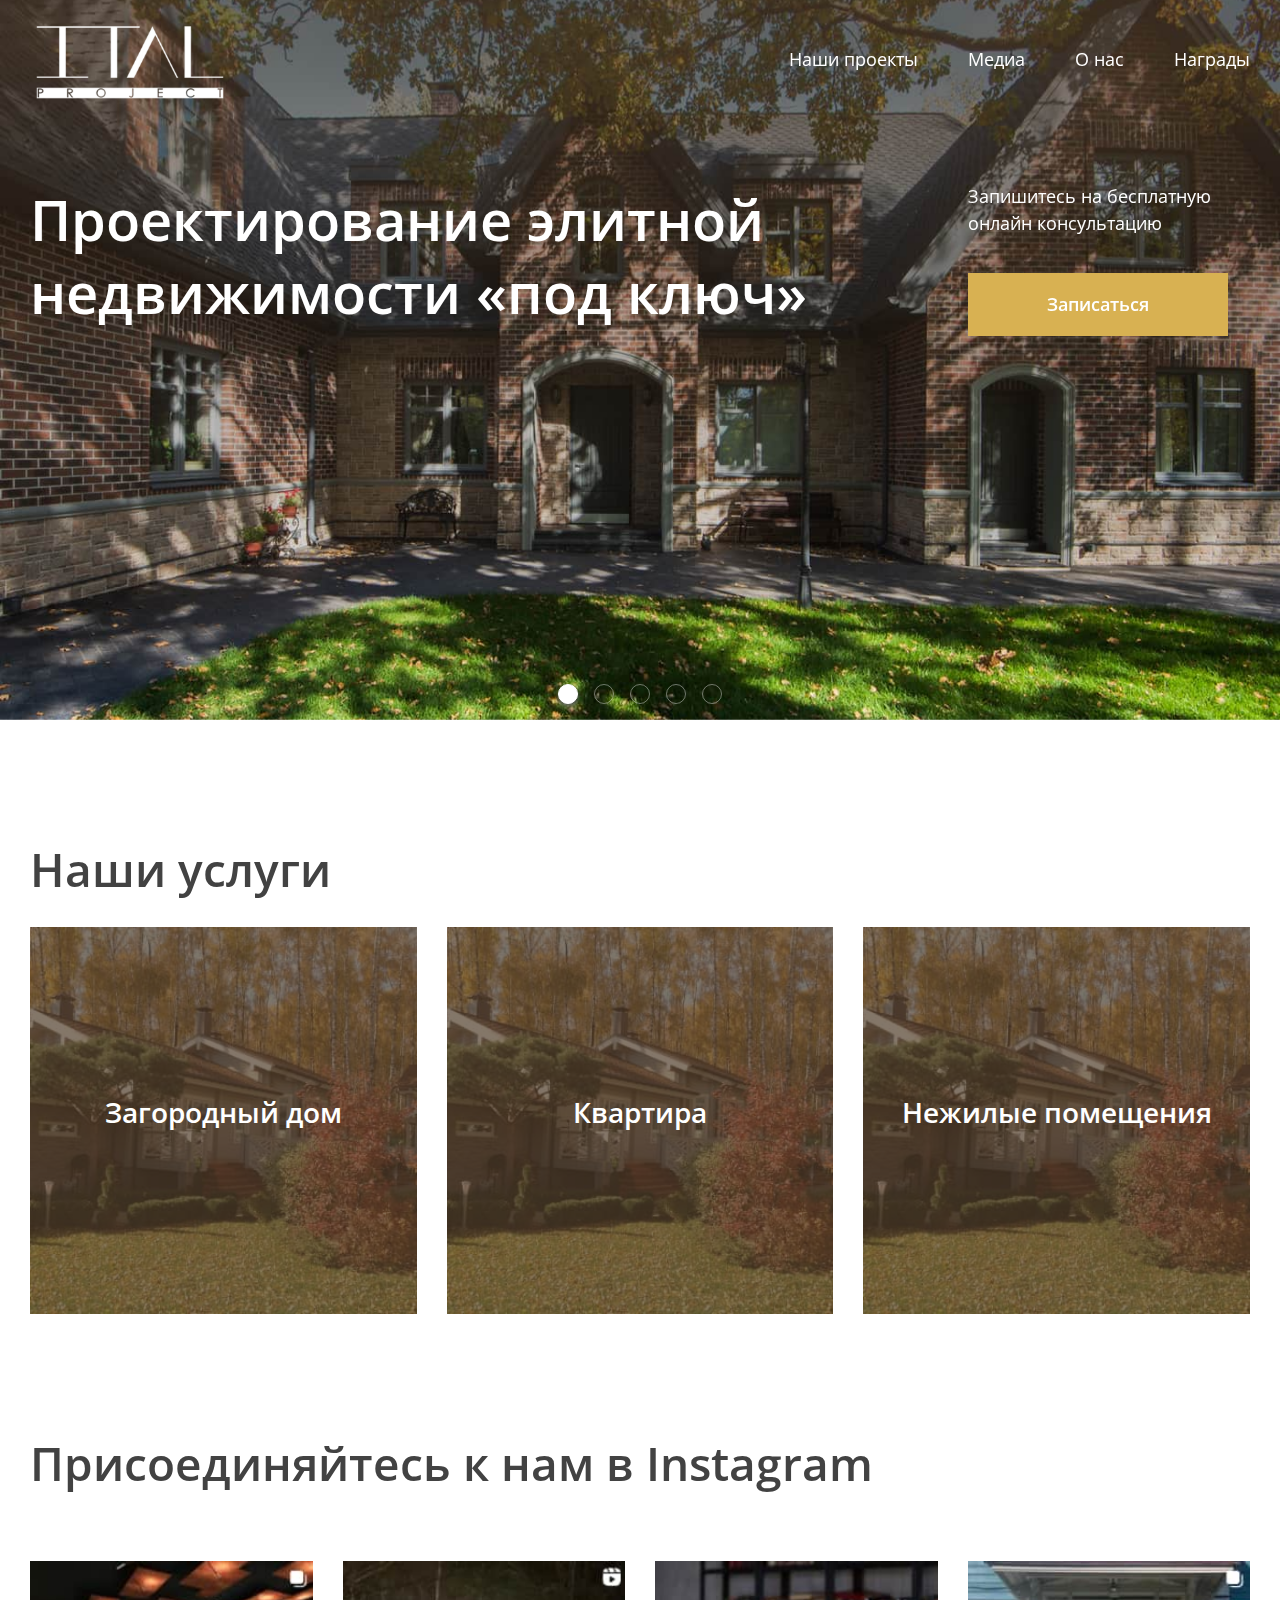
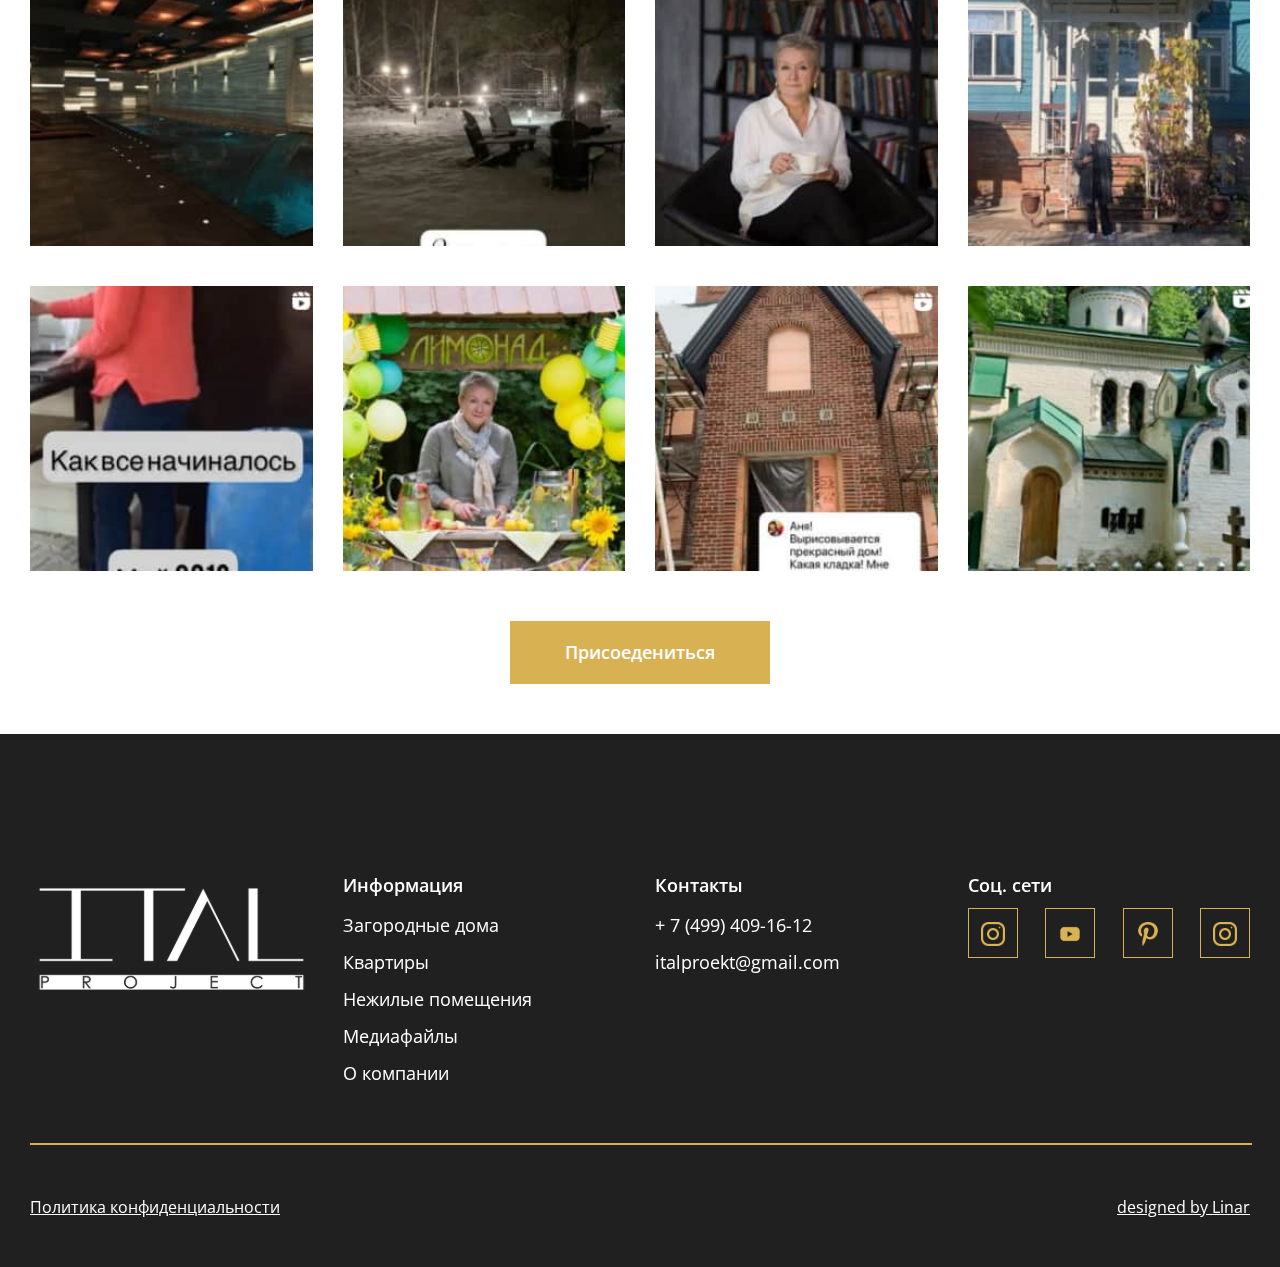
==== commit 8430dc06: "Add files via upload" ====
--- a/index.html
+++ b/index.html
@@ -52,7 +52,7 @@
                         <a class="menu-item" href="portfolio.html">Наши проекты</a>
                         <a class="menu-item" href="media.html">Медиа</a>
                         <a class="menu-item" href="about.html">О нас</a>
-                        <a class="menu-item" href="#">Контакты</a>
+                        <a class="menu-item" href="awards.html">Награды</a>
                     </nav>
                 </div>
             </div>
@@ -63,8 +63,10 @@
                 <ul id="menu">
                     <li><a class="menu-item" href="portfolio.html">Наши проекты</a></li>
                     <li><a class="menu-item" href="media.html">Медиа</a></li>
-                    <li><a href="about.html">О нас</a></li>
-                    <li><a class="menu-item" href="#">Контакты</a></li>
+                    <li><a class="menu-item" href="about.html">О нас</a></li>
+                    <li><a class="menu-item" href="awards.html">Награды</a></li>
+                    <li><a class="menu-item" href="publications.html">Публикации</a></li>
+                    <li><a class="menu-item" href="reviews.html">Отзывы</a></li>
                 </ul>
             </div>
         </div>
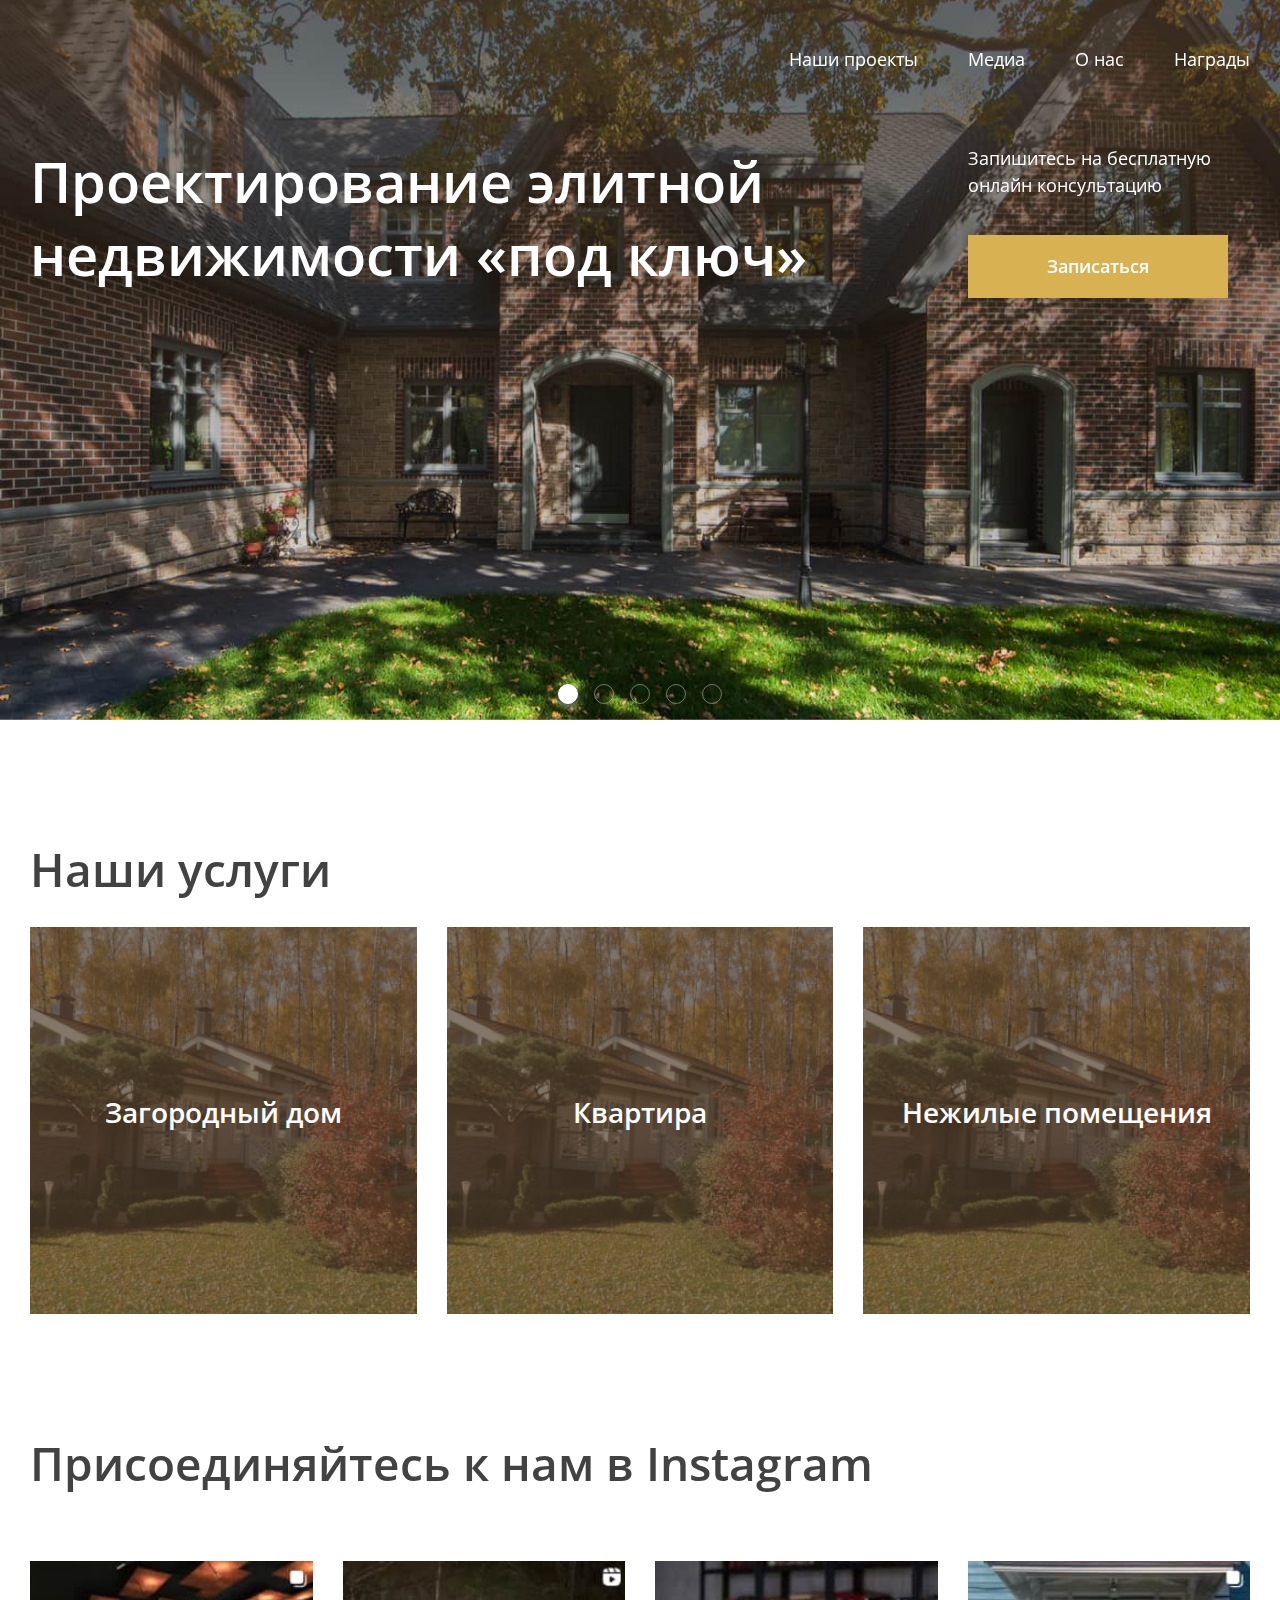
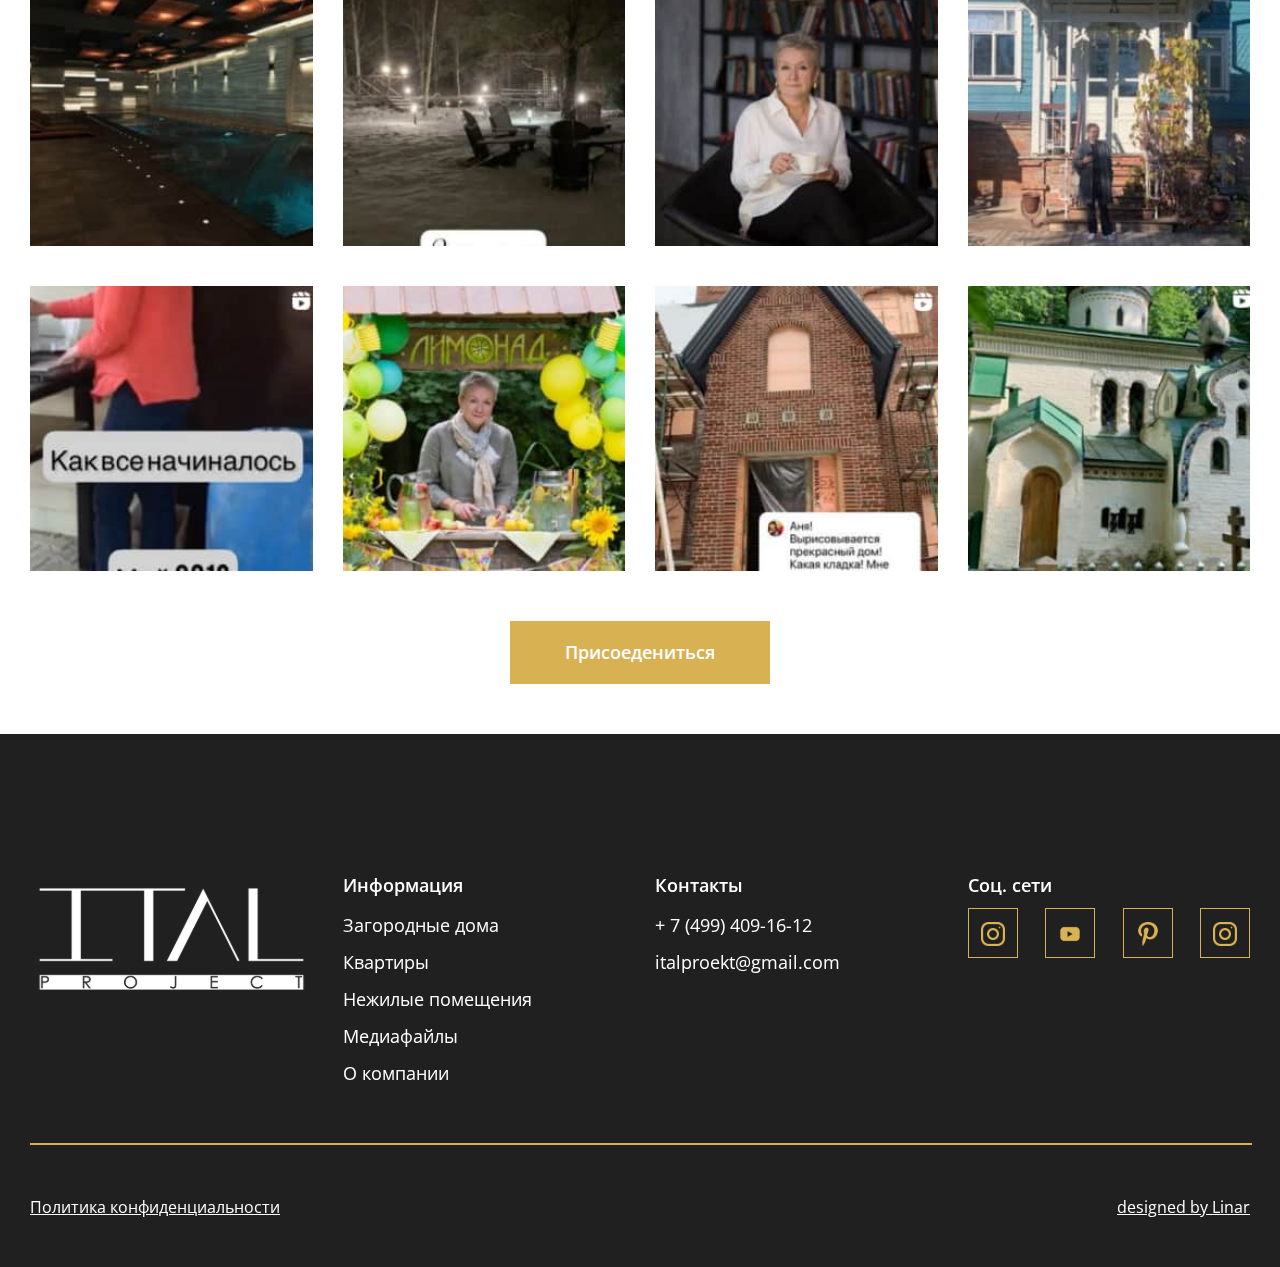
==== commit a368cf7f: "comit" ====
--- a/index.html
+++ b/index.html
@@ -91,19 +91,19 @@
             <div class="swiper mySwiper">
                 <div class="swiper-wrapper">
                     <div class="swiper-slide">
-                        <img src="/assets/images/header-img.jpg" alt="" srcset="">
-                    </div>
-                    <div class="swiper-slide">
-                        <img src="/assets/images/header-img.jpg" alt="" srcset="">
-                    </div>
-                    <div class="swiper-slide">
-                        <img src="/assets/images/header-img.jpg" alt="" srcset="">
-                    </div>
-                    <div class="swiper-slide">
-                        <img src="/assets/images/header-img.jpg" alt="" srcset="">
-                    </div>
-                    <div class="swiper-slide">
-                        <img src="/assets/images/header-img.jpg" alt="" srcset="">
+                        <img src="assets/images/header-img.jpg" alt="" srcset="">
+                    </div>
+                    <div class="swiper-slide">
+                        <img src="assets/images/header-img.jpg" alt="" srcset="">
+                    </div>
+                    <div class="swiper-slide">
+                        <img src="assets/images/header-img.jpg" alt="" srcset="">
+                    </div>
+                    <div class="swiper-slide">
+                        <img src="assets/images/header-img.jpg" alt="" srcset="">
+                    </div>
+                    <div class="swiper-slide">
+                        <img src="assets/images/header-img.jpg" alt="" srcset="">
                     </div>
                 </div>
                 <div class="swiper-pagination"></div>
@@ -238,7 +238,7 @@
             <div class="row">
                 <div class="col-5 col-md-3">
                     <a href="#" class="footer__logo">
-                        <img src="/assets/images/logo-white.svg" alt="" srcset="">
+                        <img src="assets/images/logo-white.svg" alt="" srcset="">
                     </a>
                 </div>
                 <div class=" col-md-3 footer-mob__none">
@@ -264,22 +264,22 @@
                         <div class="footer__social">
                             <div class="social__item">
                                 <a href="#">
-                                    <img src="/assets/images/footer-in.svg" alt="">
+                                    <img src="assets/images/footer-in.svg" alt="">
                                 </a>
                             </div>
                             <div class="social__item">
                                 <a href="#">
-                                    <img src="/assets/images/footer-yt.svg" alt="">
+                                    <img src="assets/images/footer-yt.svg" alt="">
                                 </a>
                             </div>
                             <div class="social__item">
                                 <a href="#">
-                                    <img src="/assets/images/footer-pin.svg" alt="">
+                                    <img src="assets/images/footer-pin.svg" alt="">
                                 </a>
                             </div>
                             <div class="social__item">
                                 <a href="#">
-                                    <img src="/assets/images/footer-in.svg" alt="">
+                                    <img src="assets/images/footer-in.svg" alt="">
                                 </a>
                             </div>
                         </div>
--- a/assets/css/style.css
+++ b/assets/css/style.css
@@ -1 +1 @@
-@import url("https://fonts.googleapis.com/css2?family=Open+Sans:wght@300;400;500;600;700&family=Red+Hat+Display:wght@400;500;700&family=Roboto&display=swap");#page-preloader{position:fixed;left:0;top:0;right:0;bottom:0;background:#000;z-index:100500;display:-ms-flexbox;display:flex;-ms-flex-align:center;align-items:center;-ms-flex-pack:center;justify-content:center}.cssload-loader{width:180px;height:180px;perspective:1000px}.cssload-inner{position:absolute;width:100%;height:100%;box-sizing:border-box;-o-box-sizing:border-box;-ms-box-sizing:border-box;-webkit-box-sizing:border-box;-moz-box-sizing:border-box;border-radius:50%;-o-border-radius:50%;-ms-border-radius:50%;-webkit-border-radius:50%;-moz-border-radius:50%}.cssload-inner.cssload-one{left:0;top:0;animation:a 1.15s linear infinite;-o-animation:a 1.15s linear infinite;-ms-animation:a 1.15s linear infinite;-webkit-animation:a 1.15s linear infinite;-moz-animation:a 1.15s linear infinite;border-bottom:8px solid #52057b}.cssload-inner.cssload-two{right:0;top:0;animation:b 1.15s linear infinite;-o-animation:b 1.15s linear infinite;-ms-animation:b 1.15s linear infinite;-webkit-animation:b 1.15s linear infinite;-moz-animation:b 1.15s linear infinite;border-right:8px solid #892cdc}.cssload-inner.cssload-three{right:0;bottom:0;animation:c 1.15s linear infinite;-o-animation:c 1.15s linear infinite;-ms-animation:c 1.15s linear infinite;-webkit-animation:c 1.15s linear infinite;-moz-animation:c 1.15s linear infinite;border-top:8px solid #bc6ff1}@keyframes a{0%{transform:rotateX(35deg) rotateY(-45deg) rotate(0deg)}to{transform:rotateX(35deg) rotateY(-45deg) rotate(1turn)}}@keyframes b{0%{transform:rotateX(50deg) rotateY(10deg) rotate(0deg)}to{transform:rotateX(50deg) rotateY(10deg) rotate(1turn)}}@keyframes c{0%{transform:rotateX(35deg) rotateY(55deg) rotate(0deg)}to{transform:rotateX(35deg) rotateY(55deg) rotate(1turn)}}body,html{font-family:Open Sans,sans-serif;overflow-x:hidden}body::-webkit-scrollbar,html::-webkit-scrollbar{display:none}ul{list-style:none;margin:0;padding:0}a{color:#892cdc;transition:.3s ease}a:hover{color:#54178b;text-decoration:none}button{font-family:Open Sans,sans-serif}img{width:100%;height:auto}h1,h2,h3,h4,h5,h6{line-height:1.3;margin-bottom:.6em}h1{font-size:50px}@media screen and (max-width:1200px){h1{font-size:42px}}@media screen and (max-width:576px){h1{font-size:32px}}h2{font-size:40px}h3{font-size:30px}@media screen and (max-width:1200px){h3{font-size:26px}}@media screen and (max-width:576px){h3{font-size:20px}}input,textarea{width:100%;border:none;padding:5px 15px}input:focus,textarea:focus{outline:none;border:none}button{margin:0;padding:0;border:none;background-color:transparent}button:focus{outline:none;border:none}.svg-icon{fill:#892cdc}.section-header{font-weight:600;font-size:46px;color:#424242}@media screen and (max-width:576px){.section-header{font-size:25px}}.orange-btn{display:block;color:#fff;margin-top:20px;font-weight:600;font-size:18px;text-align:center;width:260px;padding:18px;background:#d8b152;transition:.2s}.orange-btn:hover{box-shadow:inset 0 0 6px #443717;color:#fff}.services__card{position:relative;background-image:url(/assets/images/services-img1.jpg);background-size:cover;background-repeat:no-repeat;-ms-flex-pack:center;justify-content:center;-ms-flex-align:center;align-items:center;background-position:50%;display:-ms-flexbox;display:flex}.services__card:hover{background-size:103%}.services__card .services__card_header{font-weight:600;font-size:28px;color:#fff}.services__card:before{content:"";display:block;padding-top:100%}.services__card .services__card_btn{background:#d8b152;width:260px;padding:18px;text-align:center;color:#fff;display:none}.services__card .services__card_btn:hover{box-shadow:inset 0 0 6px #443717}.services__card .services__card_layer{-ms-flex-pack:center;justify-content:center;-ms-flex-align:center;align-items:center;display:-ms-flexbox;display:flex;position:absolute;width:100%;height:100%;background:rgba(80,61,43,.7);transition:.3s;-ms-flex-direction:column;flex-direction:column}.services__card .services__card_layer:hover{background:rgba(80,61,43,.486)}.services__card .services__card_layer:hover .services__card_btn{display:block}@media screen and (max-width:576px){.footer-mob__none{display:none}}.footer-mob__block{display:none}@media screen and (max-width:576px){.footer-mob__block{display:block}}.position-relative{position:relative}.position-absolute{position:absolute}.z-index{z-index:5}.header-wh{padding-top:16px;height:80vh}.header-wh .header-logo:after{content:url(/assets/images/logo-white.svg);width:100%}.header-wh .nav-menu{padding-top:30px;-ms-flex-pack:end;justify-content:flex-end;display:-ms-flexbox;display:flex}@media screen and (max-width:767px){.header-wh .nav-menu{display:none}}.header-wh .nav-menu a{font-size:18px;color:#fff;border-bottom:2px solid #d8b25200;margin-left:50px}.header-wh .nav-menu a:hover{border-bottom:2px solid #d8b152;padding-bottom:5px}.header-wh .wrapper{margin-top:70px}.header-wh .wrapper h1{font-weight:600;font-size:56px;color:#fff}@media screen and (max-width:576px){.header-wh .wrapper h1{font-size:25px;margin-bottom:27px}}.header-wh .wrapper .wrapper__btn{display:-ms-flexbox;display:flex;-ms-flex-direction:column;flex-direction:column}.header-wh .wrapper .wrapper__btn p{color:#fff;font-size:18px}.header-wh .wrapper .wrapper__btn a{display:block;color:#fff;margin-top:20px;font-weight:600;font-size:18px;text-align:center;width:260px;padding:18px;background:#d8b152;transition:.2s}.header-wh .wrapper .wrapper__btn a:hover{box-shadow:inset 0 0 6px #443717}@media screen and (max-width:576px){.header-wh .wrapper .wrapper__btn a{width:100%}}.header-wh .header__slider{width:100%;height:80vh;position:absolute;top:0;left:0;z-index:-1;overflow:hidden}@media screen and (max-width:576px){.header-wh .header__slider{height:90vh}}.header-wh .swiper{width:100%;height:100%}.header-wh .swiper-slide{text-align:center;font-size:18px;background:#fff;display:-ms-flexbox;display:flex;-ms-flex-pack:center;justify-content:center;-ms-flex-align:center;align-items:center}.header-wh .swiper-slide img{display:block;width:100%;height:100%;-o-object-fit:cover;object-fit:cover}.header-wh .swiper-pagination-bullet,.header-wh .swiper-pagination-bullet-active{transform:scale(1);width:20px;height:20px;z-index:3}.header-wh .swiper-pagination-bullet{background:none;border:1px solid #fff}.header-wh .swiper-pagination-bullet-active{background:#fff}.header-wh .swiper-container-horizontal>.swiper-pagination-bullets .swiper-pagination-bullet{margin:0 8px}.header-bc{padding-top:16px}.header-bc .header-logo:after{content:url(/assets/images/Logo_Ital_black.svg);width:100%}.header-bc .nav-menu{padding-top:30px;-ms-flex-pack:end;justify-content:flex-end;display:-ms-flexbox;display:flex}@media screen and (max-width:767px){.header-bc .nav-menu{display:none}}.header-bc .nav-menu a{font-size:18px;color:#424242;border-bottom:2px solid #3f2d0100;margin-left:50px}.header-bc .nav-menu a:hover{border-bottom:2px solid #d8b152}.burger-menu{display:none}@media screen and (max-width:767px){.burger-menu{display:block}}@keyframes d{50%{width:100%;height:100%;background-color:#fff}to{width:100%;height:100%;border-radius:0;background-color:#fff}}@keyframes e{0%{width:100%;height:100%}}.burger-menu a,.burger-menu li{margin:75px 0 -55px;color:#aaa;font:14pt Roboto,sans-serif;font-weight:700;line-height:1.8;text-decoration:none;text-transform:none;list-style:none;outline:0;display:none;z-index:100}.burger-menu a:hover,.burger-menu li:hover{color:#555}.burger-menu li{width:100%;text-align:center}.burger-menu a:focus{display:block;color:#333;background-color:#eee;transition:all .5s}.burger-menu #burger,.burger-menu #burger:after,.burger-menu #burger:before,.burger-menu #trigger{position:absolute;top:30px;right:15px;background:#d8b152;width:60px;height:2px;transition:.2s ease;cursor:pointer;z-index:12}.burger-menu #burger:before{width:44px}.burger-menu #trigger{height:25px;background:none}.burger-menu #burger:before{content:" ";top:10px;right:0}.burger-menu #burger:after{content:" ";top:20px;right:0}.burger-menu #menu{position:absolute;margin:0;padding:0;width:55px;height:55px;z-index:10;animation:e .2s both;transition:.2s;right:0;top:0}.burger-menu #menu-toggle:checked+#trigger+#burger+#menu{animation:d .3s ease both}.burger-menu #menu-toggle:checked+#trigger~#menu>li,.burger-menu a{display:block}.burger-menu [type=checkbox]:checked,.burger-menu [type=checkbox]:not(:checked){display:none}.footer{padding:140px 0 48px;background-color:#202020;color:#fff}@media screen and (max-width:576px){.footer{padding-top:90px}}.footer .footer__section{display:-ms-flexbox;display:flex;-ms-flex-direction:column;flex-direction:column}.footer .footer__section .footer__title{font-weight:600;font-size:18px}.footer .footer__section a{color:#fff;font-size:18px;line-height:35px;border-bottom:2px solid #a58d5000}.footer .footer__section a:hover{border-bottom:2px solid #d8b152}.footer .footer__social{display:-ms-flexbox;display:flex;-ms-flex-pack:justify;justify-content:space-between}@media screen and (max-width:576px){.footer .footer__social{margin-top:50px}}.footer .footer__social .social__item{width:50px;height:50px;border:1px solid #d8b152;box-sizing:border-box;display:-ms-flexbox;display:flex;-ms-flex-align:center;align-items:center;-ms-flex-pack:center;justify-content:center;transition:.2s}.footer .footer__social .social__item img{width:24px}.footer .footer__social .social__item:hover{background-color:#d8b2523d}.footer hr{margin:50px 0;border:1px solid #d8b152;width:100%}.footer .privacy{-ms-flex-pack:justify;justify-content:space-between}.footer .privacy a{font-size:16px;color:#fff;text-decoration:underline}@media screen and (max-width:576px){.footer .privacy a{display:block;margin:15px}}@media screen and (max-width:576px){.footer .privacy{text-align:center}}.footer .footer-mob__accordion{display:none;margin-top:50px}@media screen and (max-width:576px){.footer .footer-mob__accordion{display:block}}.footer .footer-mob__accordion .accordion{color:#fff;padding:10px;width:100%;text-align:left;border-top:1px solid #d8b152;border-bottom:1px solid #d8b152;outline:none;transition:.4s}.footer .footer-mob__accordion .accordion:hover,.footer .footer-mob__accordion .active{background-color:#d8b152}.footer .footer-mob__accordion .accordion:after{content:"+";font-size:20px;color:#fff;float:right;margin-left:5px}.footer .footer-mob__accordion .active:after{content:"+";transform:rotate(45deg)}.footer .footer-mob__accordion .panel{padding:0 18px;display:none;overflow:hidden;background:none}.services{margin-top:120px}.services .services__card{position:relative;background-image:url(/assets/images/services-img1.jpg);background-size:cover;background-repeat:no-repeat;-ms-flex-pack:center;justify-content:center;-ms-flex-align:center;align-items:center;background-position:50%;display:-ms-flexbox;display:flex}@media screen and (max-width:576px){.services .services__card{margin-top:30px}}.services .services__card:hover{background-size:103%}.services .services__card .services__card_header{font-weight:600;font-size:28px;color:#fff}.services .services__card:before{content:"";display:block;padding-top:100%}.services .services__card .services__card_btn{background:#d8b152;width:260px;padding:18px;text-align:center;color:#fff;display:none}.services .services__card .services__card_btn:hover{box-shadow:inset 0 0 6px #443717}.services .services__card .services__card_layer{-ms-flex-pack:center;justify-content:center;-ms-flex-align:center;align-items:center;display:-ms-flexbox;display:flex;position:absolute;width:100%;height:100%;background:rgba(80,61,43,.7);transition:.3s;-ms-flex-direction:column;flex-direction:column}.services .services__card .services__card_layer:hover{background:rgba(80,61,43,.486)}.services .services__card .services__card_layer:hover .services__card_btn{display:block}.connect{margin-top:120px}.connect .connect-img{margin-top:40px;width:100%;-o-object-fit:cover;object-fit:cover}.connect .connect-img:before{content:"";display:block;height:100%}.connect .orange-btn{margin:50px auto}.reviews .reviews__card .card__header{display:-ms-flexbox;display:flex;-ms-flex-pack:justify;justify-content:space-between}.reviews .reviews__card .card__header .client__info{display:-ms-flexbox;display:flex}.reviews .reviews__card .card__header .card__img{width:40px;height:40px;-o-object-fit:cover;object-fit:cover}.reviews .reviews__card .card__header .card__img img{border-radius:50%}.reviews .reviews__card .card__header .card__format{font-size:12px;font-weight:400}.reviews .reviews__card .card__header .card__format p{margin-bottom:0}.reviews .reviews__card .card__header .card__format .fomat{font-weight:700}.reviews .reviews__slider{position:relative;width:95%;margin:0 auto;margin-top:70px}.reviews .reviews__slider .swiper{width:95%;height:100%}.reviews .reviews__slider .swiper-slide{text-align:center;font-size:18px;background:#fff;display:-ms-flexbox;display:flex;-ms-flex-pack:center;justify-content:center;-ms-flex-align:center;align-items:center}.reviews .reviews__slider .swiper-slide img{display:block;width:100%;height:100%;-o-object-fit:cover;object-fit:cover}.reviews .reviews__slider .swiper-button-next,.reviews .reviews__slider .swiper-button-prev{border:2px solid #d8b152;background:#d8b152}.reviews .reviews__slider .swiper-button-next.swiper-button-disabled,.reviews .reviews__slider .swiper-button-prev.swiper-button-disabled{background:#fff}.reviews .reviews__slider .swiper-button-next:after,.reviews .reviews__slider .swiper-button-prev:after{background-image:url(/assets/images/icons/rev-arrow.svg);opacity:1;background-position:50%}.new-reviews{margin:60px 0 140px}.new-reviews .new-reviews__form{margin:60px 0 0}.new-reviews .new-reviews__form .form__author input{border:2px solid #aea38b;box-sizing:border-box;padding:18px;margin-bottom:20px}.new-reviews .new-reviews__form .form__author .orange-btn{width:100%}.new-reviews .new-reviews__form .form__text textarea{width:100%;border:2px solid #aea38b;box-sizing:border-box;padding:18px}.media{padding:20px 0 140px}@media screen and (max-width:576px){.media .services__card{margin-top:30px}}.awards .awards__card{position:relative;border-bottom:1px solid #aea38b;padding:50px 0}.awards .awards__card .awards__card_img{-o-object-fit:contain;object-fit:contain}.awards .awards__card .awards__card_info{color:#424242}.awards .awards__card .awards__card_info .awards__card_header{font-size:28px}.awards .awards__card .awards__card_info p{font-size:18px}.awards .awards__card .awards__card_info .orange-btn{position:absolute;bottom:0;left:0}@media screen and (max-width:576px){.awards .awards__card .awards__card_info .orange-btn{position:relative;width:100%}}.publications{margin-bottom:140px}.publications .publications__card{margin-top:50px;color:#424242;border-bottom:1px solid #aea38b;padding-bottom:50px}.publications .publications__card .publications__card_header{font-size:28px;font-weight:600}.publications .publications__card .publications__card_text{font-size:18px}.publications .publications__card .orange-btn{width:100%}.portfolio .more-info{min-height:100px;padding:20px;background:#aea38b;color:#fff;font-size:18px;box-sizing:border-box;display:-ms-flexbox;display:flex;-ms-flex-pack:center;justify-content:center;-ms-flex-align:center;align-items:center;text-align:center}@media screen and (max-width:576px){.portfolio .more-info{margin:15px 0}}.portfolio .more-info p{margin:0}.portfolio .project-min-info{margin-top:70px}.portfolio .project-min-info .project-min-info__img{-o-object-fit:cover;object-fit:cover}@media screen and (max-width:576px){.portfolio .project-min-info .project-min-info__text{margin-top:50px}}.portfolio .project-min-info .project-min-info__text li{font-size:18px;line-height:150%;margin-bottom:10px}.portfolio-hall{margin-top:140px}@media screen and (max-width:576px){.portfolio-hall{margin-top:50px}}.portfolio-hall .header-info{display:-ms-flexbox;display:flex}.portfolio-hall .header-info img{width:30%;-o-object-fit:cover;object-fit:cover;-o-object-position:center;object-position:center}.portfolio-hall .header-info p{margin-left:40px;font-size:18px;line-height:150%;color:#424242}@media screen and (max-width:576px){.portfolio-hall .header-info p{margin:0}}.portfolio-hall .section-text{margin-top:50px}.portfolio-salon{margin-top:120px;color:#424242}.portfolio-salon .salon-img{-o-object-fit:cover;object-fit:cover}.portfolio-salon .salon-text li{font-size:18px;line-height:150%;margin-bottom:10px}.portfolio-salon .salon-paragraph{padding:50px 0}.portfolio-salon .salon-paragraph .paragraph-img{height:100%;position:relative;display:-ms-flexbox;display:flex;-ms-flex-pack:justify;justify-content:space-between}.portfolio-salon .salon-paragraph .paragraph-img img{width:45%;-o-object-fit:contain;object-fit:contain}.portfolio-salon .salon-paragraph .paragraph-img .top{position:absolute;top:0;left:0}@media screen and (max-width:576px){.portfolio-salon .salon-paragraph .paragraph-img .top{position:relative}}.portfolio-salon .salon-paragraph .paragraph-img .bottom{position:absolute;bottom:0;right:0}@media screen and (max-width:576px){.portfolio-salon .salon-paragraph .paragraph-img .bottom{position:relative}}@media screen and (max-width:576px){.portfolio-salon .salon-paragraph .paragraph-text{margin-top:50px}}.portfolio-salon .salon-paragraph .paragraph-text li{margin-bottom:10px;font-weight:400;font-size:18px;line-height:150%;color:#424242}.kitchen{margin:140px 0 60px;color:#424242}@media screen and (max-width:576px){.kitchen{margin-top:50px}}.kitchen .header-text li{margin-bottom:10px;font-size:18px;line-height:150%}.kitchen .header-img{-o-object-fit:cover;object-fit:cover}.kitchen .slogan{margin-top:60px}.kitchen .kitchen-paragraph{margin-top:50px}.kitchen .kitchen-paragraph .paragraph-img img{-o-object-fit:cover;object-fit:cover}.kitchen .kitchen-paragraph .paragraph-text{height:100%;display:-ms-flexbox;display:flex;-ms-flex-align:center;align-items:center;vertical-align:middle;margin-bottom:10px;font-weight:400;font-size:18px;line-height:150%;color:#424242}.services .services-card{padding-bottom:40px}.services .services-card .card__header{display:-ms-flexbox;display:flex;-ms-flex-align:end;align-items:flex-end;padding-bottom:15px;-ms-flex-pack:justify;justify-content:space-between}.services .services-card .card__header .num{font-size:28px;color:#d8b152;margin:0}.services .services-card .card__header hr{width:70%;color:#503d2b}.services .services-card .card__text{font-size:18px;color:#424242}.slogan{padding:130px 0;background:#aea38b}.slogan .slogan-container{max-width:960px;margin:0 auto}.slogan .slogan-container .slogan-text{font-family:Open Sans;text-align:center;font-style:italic;font-weight:600;font-size:28px;line-height:150%;color:#fff}@media screen and (max-width:576px){.slogan .slogan-container .slogan-text{font-size:18px}}.portfolion__timeline{display:-ms-flexbox;display:flex;-ms-flex-wrap:wrap;flex-wrap:wrap;-ms-flex-pack:end;justify-content:flex-end;margin-top:60px}.portfolion__timeline_card{width:33%;padding:30px 0 60px;text-align:center;border-top:1px solid #aea38b;color:#424242;position:relative}@media screen and (max-width:576px){.portfolion__timeline_card{width:100%;border-top:none;border-left:1px solid #aea38b;padding-right:10px}}.portfolion__timeline_card h3{padding-bottom:20px;font-weight:600;font-size:36px}.portfolion__timeline_card p{font-size:18px}@media screen and (max-width:576px){.portfolion__timeline_card p{width:90%;margin:0 auto}}.portfolion__timeline_card:before{content:url(/assets/images/icons/timeline-dot.svg);position:absolute;top:0;transform:translateY(-10px)}@media screen and (max-width:576px){.portfolion__timeline_card:before{top:50%;left:0;transform:translateX(-10px)}}.card-right{border-right:1px solid #aea38b}@media screen and (max-width:576px){.card-right{border-right:none}}.fullscreen-img{height:700px}.fullscreen-img img{height:100%;-o-object-fit:cover;object-fit:cover}@media screen and (max-width:576px){.fullscreen-img{height:400px}}.about{margin-top:110px}@media screen and (max-width:576px){.about{margin-top:50px}}.about .tabs-button{border:2px solid #aea38b;box-sizing:border-box;width:160px;padding:18px 0;margin-right:40px;margin-bottom:40px;transition:.3s}.about .button-ative,.about .tabs-button:hover{background-color:#aea38b}.about .tab-content{display:none;color:#424242}.about .tab-content .tab-content__text{font-size:18px}.about .tab-content .tab-content__text li{margin-bottom:10px}.about .tab-content .more-info{margin-top:40px}.about .tab-active__content{display:block}.about .about-prices .about-prices__card{text-align:center;color:#424242;margin-bottom:50px}.about .about-prices .about-prices__card .card-img{height:220px;margin-bottom:20px}.about .about-prices .about-prices__card .card-img img{height:100%;-o-object-fit:cover;object-fit:cover}.about .about-prices .about-prices__card .card-text__info{font-size:18px;margin-bottom:20px}.about .about-prices .about-prices__card .card-text__price{font-size:28px;margin-bottom:20px}.about .about-prices .about-prices__card .orange-btn{margin:0 auto}:root{--swiper-theme-color:#fff}.swiper-container{margin-left:auto;margin-right:auto;position:relative;overflow:hidden;list-style:none;padding:0;z-index:1}.swiper-container-vertical>.swiper-wrapper{-ms-flex-direction:column;flex-direction:column}.swiper-wrapper{position:relative;width:100%;height:100%;z-index:1;display:-ms-flexbox;display:flex;transition-property:transform;box-sizing:content-box}.swiper-container-android .swiper-slide,.swiper-wrapper{transform:translateZ(0)}.swiper-container-multirow>.swiper-wrapper{-ms-flex-wrap:wrap;flex-wrap:wrap}.swiper-container-multirow-column>.swiper-wrapper{-ms-flex-wrap:wrap;flex-wrap:wrap;-ms-flex-direction:column;flex-direction:column}.swiper-container-free-mode>.swiper-wrapper{transition-timing-function:ease-out;margin:0 auto}.swiper-slide{-ms-flex-negative:0;flex-shrink:0;width:100%;height:100%;position:relative;transition-property:transform}.swiper-slide-invisible-blank{visibility:hidden}.swiper-container-autoheight,.swiper-container-autoheight .swiper-slide{height:auto}.swiper-container-autoheight .swiper-wrapper{-ms-flex-align:start;align-items:flex-start;transition-property:transform,height}.swiper-container-3d{perspective:1200px}.swiper-container-3d .swiper-cube-shadow,.swiper-container-3d .swiper-slide,.swiper-container-3d .swiper-slide-shadow-bottom,.swiper-container-3d .swiper-slide-shadow-left,.swiper-container-3d .swiper-slide-shadow-right,.swiper-container-3d .swiper-slide-shadow-top,.swiper-container-3d .swiper-wrapper{transform-style:preserve-3d}.swiper-container-3d .swiper-slide-shadow-bottom,.swiper-container-3d .swiper-slide-shadow-left,.swiper-container-3d .swiper-slide-shadow-right,.swiper-container-3d .swiper-slide-shadow-top{position:absolute;left:0;top:0;width:100%;height:100%;pointer-events:none;z-index:10}.swiper-container-3d .swiper-slide-shadow-left{background-image:linear-gradient(270deg,rgba(0,0,0,.5),transparent)}.swiper-container-3d .swiper-slide-shadow-right{background-image:linear-gradient(90deg,rgba(0,0,0,.5),transparent)}.swiper-container-3d .swiper-slide-shadow-top{background-image:linear-gradient(0deg,rgba(0,0,0,.5),transparent)}.swiper-container-3d .swiper-slide-shadow-bottom{background-image:linear-gradient(180deg,rgba(0,0,0,.5),transparent)}.swiper-container-css-mode>.swiper-wrapper{overflow:auto;scrollbar-width:none;-ms-overflow-style:none}.swiper-container-css-mode>.swiper-wrapper::-webkit-scrollbar{display:none}.swiper-container-css-mode>.swiper-wrapper>.swiper-slide{scroll-snap-align:start start}.swiper-container-horizontal.swiper-container-css-mode>.swiper-wrapper{-ms-scroll-snap-type:x mandatory;scroll-snap-type:x mandatory}.swiper-container-vertical.swiper-container-css-mode>.swiper-wrapper{-ms-scroll-snap-type:y mandatory;scroll-snap-type:y mandatory}:root{--swiper-navigation-size:44px}.swiper-button-next,.swiper-button-prev{position:absolute;top:50%;margin-top:calc(-1 * var(--swiper-navigation-size) / 2);z-index:10;cursor:pointer;display:-ms-flexbox;display:flex;-ms-flex-align:center;align-items:center;-ms-flex-pack:center;justify-content:center;color:var(--swiper-navigation-color,var(--swiper-theme-color));padding:10px;background-color:#fff;border-radius:50%;box-shadow:0 3px 4px 0 #616161}.swiper-button-next.swiper-button-disabled,.swiper-button-prev.swiper-button-disabled{opacity:.35;cursor:auto;pointer-events:none}.swiper-button-next:after,.swiper-button-prev:after{background-image:url(../images/icons/arrow-down-black.svg);background-repeat:no-repeat;display:inline-block;content:"";width:15px;height:15px;background-size:contain}.swiper-button-prev,.swiper-container-rtl .swiper-button-next{left:10px;right:auto}.swiper-button-prev:after,.swiper-container-rtl .swiper-button-next:after{transform:rotate(90deg)}.swiper-button-next,.swiper-container-rtl .swiper-button-prev{right:10px;left:auto}.swiper-button-next:after,.swiper-container-rtl .swiper-button-prev:after{transform:rotate(-90deg)}.swiper-button-next.swiper-button-white,.swiper-button-prev.swiper-button-white{--swiper-navigation-color:#fff}.swiper-button-next.swiper-button-black,.swiper-button-prev.swiper-button-black{--swiper-navigation-color:#000}.swiper-button-lock{display:none}.swiper-pagination{position:absolute;text-align:center;transition:opacity .3s;transform:translateZ(0);z-index:10}.swiper-pagination.swiper-pagination-hidden{opacity:0}.swiper-container-horizontal>.swiper-pagination-bullets,.swiper-pagination-custom,.swiper-pagination-fraction{bottom:10px;left:0;width:100%}.swiper-pagination-bullets-dynamic{overflow:hidden;font-size:0}.swiper-pagination-bullets-dynamic .swiper-pagination-bullet{transform:scale(.33);position:relative}.swiper-pagination-bullets-dynamic .swiper-pagination-bullet-active,.swiper-pagination-bullets-dynamic .swiper-pagination-bullet-active-main{transform:scale(1)}.swiper-pagination-bullets-dynamic .swiper-pagination-bullet-active-prev{transform:scale(.66)}.swiper-pagination-bullets-dynamic .swiper-pagination-bullet-active-prev-prev{transform:scale(.33)}.swiper-pagination-bullets-dynamic .swiper-pagination-bullet-active-next{transform:scale(.66)}.swiper-pagination-bullets-dynamic .swiper-pagination-bullet-active-next-next{transform:scale(.33)}.swiper-pagination-bullet{width:8px;height:8px;display:inline-block;border-radius:100%;background:#000;opacity:.4}button.swiper-pagination-bullet{border:none;margin:0;padding:0;box-shadow:none;-webkit-appearance:none;appearance:none}.swiper-pagination-clickable .swiper-pagination-bullet{cursor:pointer}.swiper-pagination-bullet-active{opacity:1;background:var(--swiper-pagination-color,var(--swiper-theme-color));transform:scale(1.6);box-shadow:0 3px 4px 0 #616161}.swiper-container-vertical>.swiper-pagination-bullets{right:10px;top:50%;transform:translate3d(0,-50%,0)}.swiper-container-vertical>.swiper-pagination-bullets .swiper-pagination-bullet{margin:6px 0;display:block}.swiper-container-vertical>.swiper-pagination-bullets.swiper-pagination-bullets-dynamic{top:50%;transform:translateY(-50%);width:8px}.swiper-container-vertical>.swiper-pagination-bullets.swiper-pagination-bullets-dynamic .swiper-pagination-bullet{display:inline-block;transition:transform .2s,top .2s}.swiper-container-horizontal>.swiper-pagination-bullets .swiper-pagination-bullet{margin:0 4px}.swiper-container-horizontal>.swiper-pagination-bullets.swiper-pagination-bullets-dynamic{left:50%;transform:translateX(-50%);white-space:nowrap}.swiper-container-horizontal>.swiper-pagination-bullets.swiper-pagination-bullets-dynamic .swiper-pagination-bullet{transition:transform .2s,left .2s}.swiper-container-horizontal.swiper-container-rtl>.swiper-pagination-bullets-dynamic .swiper-pagination-bullet{transition:transform .2s,right .2s}.swiper-pagination-progressbar{background:rgba(0,0,0,.25);position:absolute}.swiper-pagination-progressbar .swiper-pagination-progressbar-fill{background:var(--swiper-pagination-color,var(--swiper-theme-color));position:absolute;left:0;top:0;width:100%;height:100%;transform:scale(0);transform-origin:left top}.swiper-container-rtl .swiper-pagination-progressbar .swiper-pagination-progressbar-fill{transform-origin:right top}.swiper-container-horizontal>.swiper-pagination-progressbar,.swiper-container-vertical>.swiper-pagination-progressbar.swiper-pagination-progressbar-opposite{width:100%;height:4px;left:0;top:0}.swiper-container-horizontal>.swiper-pagination-progressbar.swiper-pagination-progressbar-opposite,.swiper-container-vertical>.swiper-pagination-progressbar{width:4px;height:100%;left:0;top:0}.swiper-pagination-white{--swiper-pagination-color:#fff}.swiper-pagination-black{--swiper-pagination-color:#000}.swiper-pagination-lock{display:none}.swiper-scrollbar{border-radius:10px;position:relative;-ms-touch-action:none;background:rgba(0,0,0,.1)}.swiper-container-horizontal>.swiper-scrollbar{position:absolute;left:1%;bottom:3px;z-index:50;height:5px;width:98%}.swiper-container-vertical>.swiper-scrollbar{position:absolute;right:3px;top:1%;z-index:50;width:5px;height:98%}.swiper-scrollbar-drag{height:100%;width:100%;position:relative;background:rgba(0,0,0,.5);border-radius:10px;left:0;top:0}.swiper-scrollbar-cursor-drag{cursor:move}.swiper-scrollbar-lock{display:none}.swiper-zoom-container{width:100%;height:100%;display:-ms-flexbox;display:flex;-ms-flex-pack:center;justify-content:center;-ms-flex-align:center;align-items:center;text-align:center}.swiper-zoom-container>canvas,.swiper-zoom-container>img,.swiper-zoom-container>svg{max-width:100%;max-height:100%;-o-object-fit:contain;object-fit:contain}.swiper-slide-zoomed{cursor:move}.swiper-lazy-preloader{width:42px;height:42px;position:absolute;left:50%;top:50%;margin-left:-21px;margin-top:-21px;z-index:10;transform-origin:50%;animation:f 1s infinite linear;box-sizing:border-box;border:4px solid var(--swiper-preloader-color,var(--swiper-theme-color));border-radius:50%;border-top-color:transparent}.swiper-lazy-preloader-white{--swiper-preloader-color:#fff}.swiper-lazy-preloader-black{--swiper-preloader-color:#000}@keyframes f{to{transform:rotate(1turn)}}.swiper-container .swiper-notification{position:absolute;left:0;top:0;pointer-events:none;opacity:0;z-index:-1000}.swiper-container-fade.swiper-container-free-mode .swiper-slide{transition-timing-function:ease-out}.swiper-container-fade .swiper-slide{pointer-events:none;transition-property:opacity}.swiper-container-fade .swiper-slide .swiper-slide{pointer-events:none}.swiper-container-fade .swiper-slide-active,.swiper-container-fade .swiper-slide-active .swiper-slide-active{pointer-events:auto}.swiper-container-cube{overflow:visible}.swiper-container-cube .swiper-slide{pointer-events:none;-webkit-backface-visibility:hidden;backface-visibility:hidden;z-index:1;visibility:hidden;transform-origin:0 0;width:100%;height:100%}.swiper-container-cube .swiper-slide .swiper-slide{pointer-events:none}.swiper-container-cube.swiper-container-rtl .swiper-slide{transform-origin:100% 0}.swiper-container-cube .swiper-slide-active,.swiper-container-cube .swiper-slide-active .swiper-slide-active{pointer-events:auto}.swiper-container-cube .swiper-slide-active,.swiper-container-cube .swiper-slide-next,.swiper-container-cube .swiper-slide-next+.swiper-slide,.swiper-container-cube .swiper-slide-prev{pointer-events:auto;visibility:visible}.swiper-container-cube .swiper-slide-shadow-bottom,.swiper-container-cube .swiper-slide-shadow-left,.swiper-container-cube .swiper-slide-shadow-right,.swiper-container-cube .swiper-slide-shadow-top{z-index:0;-webkit-backface-visibility:hidden;backface-visibility:hidden}.swiper-container-cube .swiper-cube-shadow{position:absolute;left:0;bottom:0;width:100%;height:100%;background:#000;opacity:.6;filter:blur(50px);z-index:0}.swiper-container-flip{overflow:visible}.swiper-container-flip .swiper-slide{pointer-events:none;-webkit-backface-visibility:hidden;backface-visibility:hidden;z-index:1}.swiper-container-flip .swiper-slide .swiper-slide{pointer-events:none}.swiper-container-flip .swiper-slide-active,.swiper-container-flip .swiper-slide-active .swiper-slide-active{pointer-events:auto}.swiper-container-flip .swiper-slide-shadow-bottom,.swiper-container-flip .swiper-slide-shadow-left,.swiper-container-flip .swiper-slide-shadow-right,.swiper-container-flip .swiper-slide-shadow-top{z-index:0;-webkit-backface-visibility:hidden;backface-visibility:hidden}.swiper-slide{text-align:center;font-size:18px;background:#fff;display:-ms-flexbox;display:flex;-ms-flex-pack:center;justify-content:center;-ms-flex-align:center;align-items:center}.gallery-thumbs{margin-top:10px}+@import url("https://fonts.googleapis.com/css2?family=Open+Sans:wght@300;400;500;600;700&family=Red+Hat+Display:wght@400;500;700&family=Roboto&display=swap");#page-preloader{position:fixed;left:0;top:0;right:0;bottom:0;background:#000;z-index:100500;display:-ms-flexbox;display:flex;-ms-flex-align:center;align-items:center;-ms-flex-pack:center;justify-content:center}.cssload-loader{width:180px;height:180px;perspective:1000px}.cssload-inner{position:absolute;width:100%;height:100%;box-sizing:border-box;-o-box-sizing:border-box;-ms-box-sizing:border-box;-webkit-box-sizing:border-box;-moz-box-sizing:border-box;border-radius:50%;-o-border-radius:50%;-ms-border-radius:50%;-webkit-border-radius:50%;-moz-border-radius:50%}.cssload-inner.cssload-one{left:0;top:0;animation:a 1.15s linear infinite;-o-animation:a 1.15s linear infinite;-ms-animation:a 1.15s linear infinite;-webkit-animation:a 1.15s linear infinite;-moz-animation:a 1.15s linear infinite;border-bottom:8px solid #52057b}.cssload-inner.cssload-two{right:0;top:0;animation:b 1.15s linear infinite;-o-animation:b 1.15s linear infinite;-ms-animation:b 1.15s linear infinite;-webkit-animation:b 1.15s linear infinite;-moz-animation:b 1.15s linear infinite;border-right:8px solid #892cdc}.cssload-inner.cssload-three{right:0;bottom:0;animation:c 1.15s linear infinite;-o-animation:c 1.15s linear infinite;-ms-animation:c 1.15s linear infinite;-webkit-animation:c 1.15s linear infinite;-moz-animation:c 1.15s linear infinite;border-top:8px solid #bc6ff1}@keyframes a{0%{transform:rotateX(35deg) rotateY(-45deg) rotate(0deg)}to{transform:rotateX(35deg) rotateY(-45deg) rotate(1turn)}}@keyframes b{0%{transform:rotateX(50deg) rotateY(10deg) rotate(0deg)}to{transform:rotateX(50deg) rotateY(10deg) rotate(1turn)}}@keyframes c{0%{transform:rotateX(35deg) rotateY(55deg) rotate(0deg)}to{transform:rotateX(35deg) rotateY(55deg) rotate(1turn)}}body,html{font-family:Open Sans,sans-serif;overflow-x:hidden}body::-webkit-scrollbar,html::-webkit-scrollbar{display:none}ul{list-style:none;margin:0;padding:0}a{color:#892cdc;transition:.3s ease}a:hover{color:#54178b;text-decoration:none}button{font-family:Open Sans,sans-serif}img{width:100%;height:auto}h1,h2,h3,h4,h5,h6{line-height:1.3;margin-bottom:.6em}h1{font-size:50px}@media screen and (max-width:1200px){h1{font-size:42px}}@media screen and (max-width:576px){h1{font-size:32px}}h2{font-size:40px}h3{font-size:30px}@media screen and (max-width:1200px){h3{font-size:26px}}@media screen and (max-width:576px){h3{font-size:20px}}input,textarea{width:100%;border:none;padding:5px 15px}input:focus,textarea:focus{outline:none;border:none}button{margin:0;padding:0;border:none;background-color:transparent}button:focus{outline:none;border:none}.svg-icon{fill:#892cdc}.section-header{font-weight:600;font-size:46px;color:#424242}@media screen and (max-width:576px){.section-header{font-size:25px}}.orange-btn{display:block;color:#fff;margin-top:20px;font-weight:600;font-size:18px;text-align:center;width:260px;padding:18px;background:#d8b152;transition:.2s}.orange-btn:hover{box-shadow:inset 0 0 6px #443717;color:#fff}.services__card{position:relative;background-image:url(./../images/services-img1.jpg);background-size:cover;background-repeat:no-repeat;-ms-flex-pack:center;justify-content:center;-ms-flex-align:center;align-items:center;background-position:50%;display:-ms-flexbox;display:flex}.services__card:hover{background-size:103%}.services__card .services__card_header{font-weight:600;font-size:28px;color:#fff}.services__card:before{content:"";display:block;padding-top:100%}.services__card .services__card_btn{background:#d8b152;width:260px;padding:18px;text-align:center;color:#fff;display:none}.services__card .services__card_btn:hover{box-shadow:inset 0 0 6px #443717}.services__card .services__card_layer{-ms-flex-pack:center;justify-content:center;-ms-flex-align:center;align-items:center;display:-ms-flexbox;display:flex;position:absolute;width:100%;height:100%;background:rgba(80,61,43,.7);transition:.3s;-ms-flex-direction:column;flex-direction:column}.services__card .services__card_layer:hover{background:rgba(80,61,43,.486)}.services__card .services__card_layer:hover .services__card_btn{display:block}@media screen and (max-width:576px){.footer-mob__none{display:none}}.footer-mob__block{display:none}@media screen and (max-width:576px){.footer-mob__block{display:block}}.position-relative{position:relative}.position-absolute{position:absolute}.z-index{z-index:5}.header-wh{padding-top:16px;height:80vh}.header-wh .header-logo:after{content:url(assets/images/logo-white.svg);width:100%}.header-wh .nav-menu{padding-top:30px;-ms-flex-pack:end;justify-content:flex-end;display:-ms-flexbox;display:flex}@media screen and (max-width:767px){.header-wh .nav-menu{display:none}}.header-wh .nav-menu a{font-size:18px;color:#fff;border-bottom:2px solid #d8b25200;margin-left:50px}.header-wh .nav-menu a:hover{border-bottom:2px solid #d8b152;padding-bottom:5px}.header-wh .wrapper{margin-top:70px}.header-wh .wrapper h1{font-weight:600;font-size:56px;color:#fff}@media screen and (max-width:576px){.header-wh .wrapper h1{font-size:25px;margin-bottom:27px}}.header-wh .wrapper .wrapper__btn{display:-ms-flexbox;display:flex;-ms-flex-direction:column;flex-direction:column}.header-wh .wrapper .wrapper__btn p{color:#fff;font-size:18px}.header-wh .wrapper .wrapper__btn a{display:block;color:#fff;margin-top:20px;font-weight:600;font-size:18px;text-align:center;width:260px;padding:18px;background:#d8b152;transition:.2s}.header-wh .wrapper .wrapper__btn a:hover{box-shadow:inset 0 0 6px #443717}@media screen and (max-width:576px){.header-wh .wrapper .wrapper__btn a{width:100%}}.header-wh .header__slider{width:100%;height:80vh;position:absolute;top:0;left:0;z-index:-1;overflow:hidden}@media screen and (max-width:576px){.header-wh .header__slider{height:90vh}}.header-wh .swiper{width:100%;height:100%}.header-wh .swiper-slide{text-align:center;font-size:18px;background:#fff;display:-ms-flexbox;display:flex;-ms-flex-pack:center;justify-content:center;-ms-flex-align:center;align-items:center}.header-wh .swiper-slide img{display:block;width:100%;height:100%;-o-object-fit:cover;object-fit:cover}.header-wh .swiper-pagination-bullet,.header-wh .swiper-pagination-bullet-active{transform:scale(1);width:20px;height:20px;z-index:3}.header-wh .swiper-pagination-bullet{background:none;border:1px solid #fff}.header-wh .swiper-pagination-bullet-active{background:#fff}.header-wh .swiper-container-horizontal>.swiper-pagination-bullets .swiper-pagination-bullet{margin:0 8px}.header-bc{padding-top:16px}.header-bc .header-logo:after{content:url(assets/images/Logo_Ital_black.svg);width:100%}.header-bc .nav-menu{padding-top:30px;-ms-flex-pack:end;justify-content:flex-end;display:-ms-flexbox;display:flex}@media screen and (max-width:767px){.header-bc .nav-menu{display:none}}.header-bc .nav-menu a{font-size:18px;color:#424242;border-bottom:2px solid #3f2d0100;margin-left:50px}.header-bc .nav-menu a:hover{border-bottom:2px solid #d8b152}.burger-menu{display:none}@media screen and (max-width:767px){.burger-menu{display:block}}@keyframes d{50%{width:100%;height:100%;background-color:#fff}to{width:100%;height:100%;border-radius:0;background-color:#fff}}@keyframes e{0%{width:100%;height:100%}}.burger-menu a,.burger-menu li{margin:75px 0 -55px;color:#aaa;font:14pt Roboto,sans-serif;font-weight:700;line-height:1.8;text-decoration:none;text-transform:none;list-style:none;outline:0;display:none;z-index:100}.burger-menu a:hover,.burger-menu li:hover{color:#555}.burger-menu li{width:100%;text-align:center}.burger-menu a:focus{display:block;color:#333;background-color:#eee;transition:all .5s}.burger-menu #burger,.burger-menu #burger:after,.burger-menu #burger:before,.burger-menu #trigger{position:absolute;top:30px;right:15px;background:#d8b152;width:60px;height:2px;transition:.2s ease;cursor:pointer;z-index:12}.burger-menu #burger:before{width:44px}.burger-menu #trigger{height:25px;background:none}.burger-menu #burger:before{content:" ";top:10px;right:0}.burger-menu #burger:after{content:" ";top:20px;right:0}.burger-menu #menu{position:absolute;margin:0;padding:0;width:55px;height:55px;z-index:10;animation:e .2s both;transition:.2s;right:0;top:0}.burger-menu #menu-toggle:checked+#trigger+#burger+#menu{animation:d .3s ease both}.burger-menu #menu-toggle:checked+#trigger~#menu>li,.burger-menu a{display:block}.burger-menu [type=checkbox]:checked,.burger-menu [type=checkbox]:not(:checked){display:none}.footer{padding:140px 0 48px;background-color:#202020;color:#fff}@media screen and (max-width:576px){.footer{padding-top:90px}}.footer .footer__section{display:-ms-flexbox;display:flex;-ms-flex-direction:column;flex-direction:column}.footer .footer__section .footer__title{font-weight:600;font-size:18px}.footer .footer__section a{color:#fff;font-size:18px;line-height:35px;border-bottom:2px solid #a58d5000}.footer .footer__section a:hover{border-bottom:2px solid #d8b152}.footer .footer__social{display:-ms-flexbox;display:flex;-ms-flex-pack:justify;justify-content:space-between}@media screen and (max-width:576px){.footer .footer__social{margin-top:50px}}.footer .footer__social .social__item{width:50px;height:50px;border:1px solid #d8b152;box-sizing:border-box;display:-ms-flexbox;display:flex;-ms-flex-align:center;align-items:center;-ms-flex-pack:center;justify-content:center;transition:.2s}.footer .footer__social .social__item img{width:24px}.footer .footer__social .social__item:hover{background-color:#d8b2523d}.footer hr{margin:50px 0;border:1px solid #d8b152;width:100%}.footer .privacy{-ms-flex-pack:justify;justify-content:space-between}.footer .privacy a{font-size:16px;color:#fff;text-decoration:underline}@media screen and (max-width:576px){.footer .privacy a{display:block;margin:15px}}@media screen and (max-width:576px){.footer .privacy{text-align:center}}.footer .footer-mob__accordion{display:none;margin-top:50px}@media screen and (max-width:576px){.footer .footer-mob__accordion{display:block}}.footer .footer-mob__accordion .accordion{color:#fff;padding:10px;width:100%;text-align:left;border-top:1px solid #d8b152;border-bottom:1px solid #d8b152;outline:none;transition:.4s}.footer .footer-mob__accordion .accordion:hover,.footer .footer-mob__accordion .active{background-color:#d8b152}.footer .footer-mob__accordion .accordion:after{content:"+";font-size:20px;color:#fff;float:right;margin-left:5px}.footer .footer-mob__accordion .active:after{content:"+";transform:rotate(45deg)}.footer .footer-mob__accordion .panel{padding:0 18px;display:none;overflow:hidden;background:none}.services{margin-top:120px}.services .services__card{position:relative;background-image:url(./../images/services-img1.jpg);background-size:cover;background-repeat:no-repeat;-ms-flex-pack:center;justify-content:center;-ms-flex-align:center;align-items:center;background-position:50%;display:-ms-flexbox;display:flex}@media screen and (max-width:576px){.services .services__card{margin-top:30px}}.services .services__card:hover{background-size:103%}.services .services__card .services__card_header{font-weight:600;font-size:28px;color:#fff}.services .services__card:before{content:"";display:block;padding-top:100%}.services .services__card .services__card_btn{background:#d8b152;width:260px;padding:18px;text-align:center;color:#fff;display:none}.services .services__card .services__card_btn:hover{box-shadow:inset 0 0 6px #443717}.services .services__card .services__card_layer{-ms-flex-pack:center;justify-content:center;-ms-flex-align:center;align-items:center;display:-ms-flexbox;display:flex;position:absolute;width:100%;height:100%;background:rgba(80,61,43,.7);transition:.3s;-ms-flex-direction:column;flex-direction:column}.services .services__card .services__card_layer:hover{background:rgba(80,61,43,.486)}.services .services__card .services__card_layer:hover .services__card_btn{display:block}.connect{margin-top:120px}.connect .connect-img{margin-top:40px;width:100%;-o-object-fit:cover;object-fit:cover}.connect .connect-img:before{content:"";display:block;height:100%}.connect .orange-btn{margin:50px auto}.reviews .reviews__card .card__header{display:-ms-flexbox;display:flex;-ms-flex-pack:justify;justify-content:space-between}.reviews .reviews__card .card__header .client__info{display:-ms-flexbox;display:flex}.reviews .reviews__card .card__header .card__img{width:40px;height:40px;-o-object-fit:cover;object-fit:cover}.reviews .reviews__card .card__header .card__img img{border-radius:50%}.reviews .reviews__card .card__header .card__format{font-size:12px;font-weight:400}.reviews .reviews__card .card__header .card__format p{margin-bottom:0}.reviews .reviews__card .card__header .card__format .fomat{font-weight:700}.reviews .reviews__slider{position:relative;width:95%;margin:0 auto;margin-top:70px}.reviews .reviews__slider .swiper{width:95%;height:100%}.reviews .reviews__slider .swiper-slide{text-align:center;font-size:18px;background:#fff;display:-ms-flexbox;display:flex;-ms-flex-pack:center;justify-content:center;-ms-flex-align:center;align-items:center}.reviews .reviews__slider .swiper-slide img{display:block;width:100%;height:100%;-o-object-fit:cover;object-fit:cover}.reviews .reviews__slider .swiper-button-next,.reviews .reviews__slider .swiper-button-prev{border:2px solid #d8b152;background:#d8b152}.reviews .reviews__slider .swiper-button-next.swiper-button-disabled,.reviews .reviews__slider .swiper-button-prev.swiper-button-disabled{background:#fff}.reviews .reviews__slider .swiper-button-next:after,.reviews .reviews__slider .swiper-button-prev:after{background-image:url(./../images/icons/rev-arrow.svg);opacity:1;background-position:50%}.new-reviews{margin:60px 0 140px}.new-reviews .new-reviews__form{margin:60px 0 0}.new-reviews .new-reviews__form .form__author input{border:2px solid #aea38b;box-sizing:border-box;padding:18px;margin-bottom:20px}.new-reviews .new-reviews__form .form__author .orange-btn{width:100%}.new-reviews .new-reviews__form .form__text textarea{width:100%;border:2px solid #aea38b;box-sizing:border-box;padding:18px}.media{padding:20px 0 140px}@media screen and (max-width:576px){.media .services__card{margin-top:30px}}.awards .awards__card{position:relative;border-bottom:1px solid #aea38b;padding:50px 0}.awards .awards__card .awards__card_img{-o-object-fit:contain;object-fit:contain}.awards .awards__card .awards__card_info{color:#424242}.awards .awards__card .awards__card_info .awards__card_header{font-size:28px}.awards .awards__card .awards__card_info p{font-size:18px}.awards .awards__card .awards__card_info .orange-btn{position:absolute;bottom:0;left:0}@media screen and (max-width:576px){.awards .awards__card .awards__card_info .orange-btn{position:relative;width:100%}}.publications{margin-bottom:140px}.publications .publications__card{margin-top:50px;color:#424242;border-bottom:1px solid #aea38b;padding-bottom:50px}.publications .publications__card .publications__card_header{font-size:28px;font-weight:600}.publications .publications__card .publications__card_text{font-size:18px}.publications .publications__card .orange-btn{width:100%}.portfolio .more-info{min-height:100px;padding:20px;background:#aea38b;color:#fff;font-size:18px;box-sizing:border-box;display:-ms-flexbox;display:flex;-ms-flex-pack:center;justify-content:center;-ms-flex-align:center;align-items:center;text-align:center}@media screen and (max-width:576px){.portfolio .more-info{margin:15px 0}}.portfolio .more-info p{margin:0}.portfolio .project-min-info{margin-top:70px}.portfolio .project-min-info .project-min-info__img{-o-object-fit:cover;object-fit:cover}@media screen and (max-width:576px){.portfolio .project-min-info .project-min-info__text{margin-top:50px}}.portfolio .project-min-info .project-min-info__text li{font-size:18px;line-height:150%;margin-bottom:10px}.portfolio-hall{margin-top:140px}@media screen and (max-width:576px){.portfolio-hall{margin-top:50px}}.portfolio-hall .header-info{display:-ms-flexbox;display:flex}.portfolio-hall .header-info img{width:30%;-o-object-fit:cover;object-fit:cover;-o-object-position:center;object-position:center}.portfolio-hall .header-info p{margin-left:40px;font-size:18px;line-height:150%;color:#424242}@media screen and (max-width:576px){.portfolio-hall .header-info p{margin:0}}.portfolio-hall .section-text{margin-top:50px}.portfolio-salon{margin-top:120px;color:#424242}.portfolio-salon .salon-img{-o-object-fit:cover;object-fit:cover}.portfolio-salon .salon-text li{font-size:18px;line-height:150%;margin-bottom:10px}.portfolio-salon .salon-paragraph{padding:50px 0}.portfolio-salon .salon-paragraph .paragraph-img{height:100%;position:relative;display:-ms-flexbox;display:flex;-ms-flex-pack:justify;justify-content:space-between}.portfolio-salon .salon-paragraph .paragraph-img img{width:45%;-o-object-fit:contain;object-fit:contain}.portfolio-salon .salon-paragraph .paragraph-img .top{position:absolute;top:0;left:0}@media screen and (max-width:576px){.portfolio-salon .salon-paragraph .paragraph-img .top{position:relative}}.portfolio-salon .salon-paragraph .paragraph-img .bottom{position:absolute;bottom:0;right:0}@media screen and (max-width:576px){.portfolio-salon .salon-paragraph .paragraph-img .bottom{position:relative}}@media screen and (max-width:576px){.portfolio-salon .salon-paragraph .paragraph-text{margin-top:50px}}.portfolio-salon .salon-paragraph .paragraph-text li{margin-bottom:10px;font-weight:400;font-size:18px;line-height:150%;color:#424242}.kitchen{margin:140px 0 60px;color:#424242}@media screen and (max-width:576px){.kitchen{margin-top:50px}}.kitchen .header-text li{margin-bottom:10px;font-size:18px;line-height:150%}.kitchen .header-img{-o-object-fit:cover;object-fit:cover}.kitchen .slogan{margin-top:60px}.kitchen .kitchen-paragraph{margin-top:50px}.kitchen .kitchen-paragraph .paragraph-img img{-o-object-fit:cover;object-fit:cover}.kitchen .kitchen-paragraph .paragraph-text{height:100%;display:-ms-flexbox;display:flex;-ms-flex-align:center;align-items:center;vertical-align:middle;margin-bottom:10px;font-weight:400;font-size:18px;line-height:150%;color:#424242}.services .services-card{padding-bottom:40px}.services .services-card .card__header{display:-ms-flexbox;display:flex;-ms-flex-align:end;align-items:flex-end;padding-bottom:15px;-ms-flex-pack:justify;justify-content:space-between}.services .services-card .card__header .num{font-size:28px;color:#d8b152;margin:0}.services .services-card .card__header hr{width:70%;color:#503d2b}.services .services-card .card__text{font-size:18px;color:#424242}.slogan{padding:130px 0;background:#aea38b}.slogan .slogan-container{max-width:960px;margin:0 auto}.slogan .slogan-container .slogan-text{font-family:Open Sans;text-align:center;font-style:italic;font-weight:600;font-size:28px;line-height:150%;color:#fff}@media screen and (max-width:576px){.slogan .slogan-container .slogan-text{font-size:18px}}.portfolion__timeline{display:-ms-flexbox;display:flex;-ms-flex-wrap:wrap;flex-wrap:wrap;-ms-flex-pack:end;justify-content:flex-end;margin-top:60px}.portfolion__timeline_card{width:33%;padding:30px 0 60px;text-align:center;border-top:1px solid #aea38b;color:#424242;position:relative}@media screen and (max-width:576px){.portfolion__timeline_card{width:100%;border-top:none;border-left:1px solid #aea38b;padding-right:10px}}.portfolion__timeline_card h3{padding-bottom:20px;font-weight:600;font-size:36px}.portfolion__timeline_card p{font-size:18px}@media screen and (max-width:576px){.portfolion__timeline_card p{width:90%;margin:0 auto}}.portfolion__timeline_card:before{content:url(./../images/icons/timeline-dot.svg);position:absolute;top:0;transform:translateY(-10px)}@media screen and (max-width:576px){.portfolion__timeline_card:before{top:50%;left:0;transform:translateX(-10px)}}.card-right{border-right:1px solid #aea38b}@media screen and (max-width:576px){.card-right{border-right:none}}.fullscreen-img{height:700px}.fullscreen-img img{height:100%;-o-object-fit:cover;object-fit:cover}@media screen and (max-width:576px){.fullscreen-img{height:400px}}.about{margin-top:110px}@media screen and (max-width:576px){.about{margin-top:50px}}.about .tabs-button{border:2px solid #aea38b;box-sizing:border-box;width:160px;padding:18px 0;margin-right:40px;margin-bottom:40px;transition:.3s}.about .button-ative,.about .tabs-button:hover{background-color:#aea38b}.about .tab-content{display:none;color:#424242}.about .tab-content .tab-content__text{font-size:18px}.about .tab-content .tab-content__text li{margin-bottom:10px}.about .tab-content .more-info{margin-top:40px}.about .tab-active__content{display:block}.about .about-prices .about-prices__card{text-align:center;color:#424242;margin-bottom:50px}.about .about-prices .about-prices__card .card-img{height:220px;margin-bottom:20px}.about .about-prices .about-prices__card .card-img img{height:100%;-o-object-fit:cover;object-fit:cover}.about .about-prices .about-prices__card .card-text__info{font-size:18px;margin-bottom:20px}.about .about-prices .about-prices__card .card-text__price{font-size:28px;margin-bottom:20px}.about .about-prices .about-prices__card .orange-btn{margin:0 auto}:root{--swiper-theme-color:#fff}.swiper-container{margin-left:auto;margin-right:auto;position:relative;overflow:hidden;list-style:none;padding:0;z-index:1}.swiper-container-vertical>.swiper-wrapper{-ms-flex-direction:column;flex-direction:column}.swiper-wrapper{position:relative;width:100%;height:100%;z-index:1;display:-ms-flexbox;display:flex;transition-property:transform;box-sizing:content-box}.swiper-container-android .swiper-slide,.swiper-wrapper{transform:translateZ(0)}.swiper-container-multirow>.swiper-wrapper{-ms-flex-wrap:wrap;flex-wrap:wrap}.swiper-container-multirow-column>.swiper-wrapper{-ms-flex-wrap:wrap;flex-wrap:wrap;-ms-flex-direction:column;flex-direction:column}.swiper-container-free-mode>.swiper-wrapper{transition-timing-function:ease-out;margin:0 auto}.swiper-slide{-ms-flex-negative:0;flex-shrink:0;width:100%;height:100%;position:relative;transition-property:transform}.swiper-slide-invisible-blank{visibility:hidden}.swiper-container-autoheight,.swiper-container-autoheight .swiper-slide{height:auto}.swiper-container-autoheight .swiper-wrapper{-ms-flex-align:start;align-items:flex-start;transition-property:transform,height}.swiper-container-3d{perspective:1200px}.swiper-container-3d .swiper-cube-shadow,.swiper-container-3d .swiper-slide,.swiper-container-3d .swiper-slide-shadow-bottom,.swiper-container-3d .swiper-slide-shadow-left,.swiper-container-3d .swiper-slide-shadow-right,.swiper-container-3d .swiper-slide-shadow-top,.swiper-container-3d .swiper-wrapper{transform-style:preserve-3d}.swiper-container-3d .swiper-slide-shadow-bottom,.swiper-container-3d .swiper-slide-shadow-left,.swiper-container-3d .swiper-slide-shadow-right,.swiper-container-3d .swiper-slide-shadow-top{position:absolute;left:0;top:0;width:100%;height:100%;pointer-events:none;z-index:10}.swiper-container-3d .swiper-slide-shadow-left{background-image:linear-gradient(270deg,rgba(0,0,0,.5),transparent)}.swiper-container-3d .swiper-slide-shadow-right{background-image:linear-gradient(90deg,rgba(0,0,0,.5),transparent)}.swiper-container-3d .swiper-slide-shadow-top{background-image:linear-gradient(0deg,rgba(0,0,0,.5),transparent)}.swiper-container-3d .swiper-slide-shadow-bottom{background-image:linear-gradient(180deg,rgba(0,0,0,.5),transparent)}.swiper-container-css-mode>.swiper-wrapper{overflow:auto;scrollbar-width:none;-ms-overflow-style:none}.swiper-container-css-mode>.swiper-wrapper::-webkit-scrollbar{display:none}.swiper-container-css-mode>.swiper-wrapper>.swiper-slide{scroll-snap-align:start start}.swiper-container-horizontal.swiper-container-css-mode>.swiper-wrapper{-ms-scroll-snap-type:x mandatory;scroll-snap-type:x mandatory}.swiper-container-vertical.swiper-container-css-mode>.swiper-wrapper{-ms-scroll-snap-type:y mandatory;scroll-snap-type:y mandatory}:root{--swiper-navigation-size:44px}.swiper-button-next,.swiper-button-prev{position:absolute;top:50%;margin-top:calc(-1 * var(--swiper-navigation-size) / 2);z-index:10;cursor:pointer;display:-ms-flexbox;display:flex;-ms-flex-align:center;align-items:center;-ms-flex-pack:center;justify-content:center;color:var(--swiper-navigation-color,var(--swiper-theme-color));padding:10px;background-color:#fff;border-radius:50%;box-shadow:0 3px 4px 0 #616161}.swiper-button-next.swiper-button-disabled,.swiper-button-prev.swiper-button-disabled{opacity:.35;cursor:auto;pointer-events:none}.swiper-button-next:after,.swiper-button-prev:after{background-image:url(../images/icons/arrow-down-black.svg);background-repeat:no-repeat;display:inline-block;content:"";width:15px;height:15px;background-size:contain}.swiper-button-prev,.swiper-container-rtl .swiper-button-next{left:10px;right:auto}.swiper-button-prev:after,.swiper-container-rtl .swiper-button-next:after{transform:rotate(90deg)}.swiper-button-next,.swiper-container-rtl .swiper-button-prev{right:10px;left:auto}.swiper-button-next:after,.swiper-container-rtl .swiper-button-prev:after{transform:rotate(-90deg)}.swiper-button-next.swiper-button-white,.swiper-button-prev.swiper-button-white{--swiper-navigation-color:#fff}.swiper-button-next.swiper-button-black,.swiper-button-prev.swiper-button-black{--swiper-navigation-color:#000}.swiper-button-lock{display:none}.swiper-pagination{position:absolute;text-align:center;transition:opacity .3s;transform:translateZ(0);z-index:10}.swiper-pagination.swiper-pagination-hidden{opacity:0}.swiper-container-horizontal>.swiper-pagination-bullets,.swiper-pagination-custom,.swiper-pagination-fraction{bottom:10px;left:0;width:100%}.swiper-pagination-bullets-dynamic{overflow:hidden;font-size:0}.swiper-pagination-bullets-dynamic .swiper-pagination-bullet{transform:scale(.33);position:relative}.swiper-pagination-bullets-dynamic .swiper-pagination-bullet-active,.swiper-pagination-bullets-dynamic .swiper-pagination-bullet-active-main{transform:scale(1)}.swiper-pagination-bullets-dynamic .swiper-pagination-bullet-active-prev{transform:scale(.66)}.swiper-pagination-bullets-dynamic .swiper-pagination-bullet-active-prev-prev{transform:scale(.33)}.swiper-pagination-bullets-dynamic .swiper-pagination-bullet-active-next{transform:scale(.66)}.swiper-pagination-bullets-dynamic .swiper-pagination-bullet-active-next-next{transform:scale(.33)}.swiper-pagination-bullet{width:8px;height:8px;display:inline-block;border-radius:100%;background:#000;opacity:.4}button.swiper-pagination-bullet{border:none;margin:0;padding:0;box-shadow:none;-webkit-appearance:none;appearance:none}.swiper-pagination-clickable .swiper-pagination-bullet{cursor:pointer}.swiper-pagination-bullet-active{opacity:1;background:var(--swiper-pagination-color,var(--swiper-theme-color));transform:scale(1.6);box-shadow:0 3px 4px 0 #616161}.swiper-container-vertical>.swiper-pagination-bullets{right:10px;top:50%;transform:translate3d(0,-50%,0)}.swiper-container-vertical>.swiper-pagination-bullets .swiper-pagination-bullet{margin:6px 0;display:block}.swiper-container-vertical>.swiper-pagination-bullets.swiper-pagination-bullets-dynamic{top:50%;transform:translateY(-50%);width:8px}.swiper-container-vertical>.swiper-pagination-bullets.swiper-pagination-bullets-dynamic .swiper-pagination-bullet{display:inline-block;transition:transform .2s,top .2s}.swiper-container-horizontal>.swiper-pagination-bullets .swiper-pagination-bullet{margin:0 4px}.swiper-container-horizontal>.swiper-pagination-bullets.swiper-pagination-bullets-dynamic{left:50%;transform:translateX(-50%);white-space:nowrap}.swiper-container-horizontal>.swiper-pagination-bullets.swiper-pagination-bullets-dynamic .swiper-pagination-bullet{transition:transform .2s,left .2s}.swiper-container-horizontal.swiper-container-rtl>.swiper-pagination-bullets-dynamic .swiper-pagination-bullet{transition:transform .2s,right .2s}.swiper-pagination-progressbar{background:rgba(0,0,0,.25);position:absolute}.swiper-pagination-progressbar .swiper-pagination-progressbar-fill{background:var(--swiper-pagination-color,var(--swiper-theme-color));position:absolute;left:0;top:0;width:100%;height:100%;transform:scale(0);transform-origin:left top}.swiper-container-rtl .swiper-pagination-progressbar .swiper-pagination-progressbar-fill{transform-origin:right top}.swiper-container-horizontal>.swiper-pagination-progressbar,.swiper-container-vertical>.swiper-pagination-progressbar.swiper-pagination-progressbar-opposite{width:100%;height:4px;left:0;top:0}.swiper-container-horizontal>.swiper-pagination-progressbar.swiper-pagination-progressbar-opposite,.swiper-container-vertical>.swiper-pagination-progressbar{width:4px;height:100%;left:0;top:0}.swiper-pagination-white{--swiper-pagination-color:#fff}.swiper-pagination-black{--swiper-pagination-color:#000}.swiper-pagination-lock{display:none}.swiper-scrollbar{border-radius:10px;position:relative;-ms-touch-action:none;background:rgba(0,0,0,.1)}.swiper-container-horizontal>.swiper-scrollbar{position:absolute;left:1%;bottom:3px;z-index:50;height:5px;width:98%}.swiper-container-vertical>.swiper-scrollbar{position:absolute;right:3px;top:1%;z-index:50;width:5px;height:98%}.swiper-scrollbar-drag{height:100%;width:100%;position:relative;background:rgba(0,0,0,.5);border-radius:10px;left:0;top:0}.swiper-scrollbar-cursor-drag{cursor:move}.swiper-scrollbar-lock{display:none}.swiper-zoom-container{width:100%;height:100%;display:-ms-flexbox;display:flex;-ms-flex-pack:center;justify-content:center;-ms-flex-align:center;align-items:center;text-align:center}.swiper-zoom-container>canvas,.swiper-zoom-container>img,.swiper-zoom-container>svg{max-width:100%;max-height:100%;-o-object-fit:contain;object-fit:contain}.swiper-slide-zoomed{cursor:move}.swiper-lazy-preloader{width:42px;height:42px;position:absolute;left:50%;top:50%;margin-left:-21px;margin-top:-21px;z-index:10;transform-origin:50%;animation:f 1s infinite linear;box-sizing:border-box;border:4px solid var(--swiper-preloader-color,var(--swiper-theme-color));border-radius:50%;border-top-color:transparent}.swiper-lazy-preloader-white{--swiper-preloader-color:#fff}.swiper-lazy-preloader-black{--swiper-preloader-color:#000}@keyframes f{to{transform:rotate(1turn)}}.swiper-container .swiper-notification{position:absolute;left:0;top:0;pointer-events:none;opacity:0;z-index:-1000}.swiper-container-fade.swiper-container-free-mode .swiper-slide{transition-timing-function:ease-out}.swiper-container-fade .swiper-slide{pointer-events:none;transition-property:opacity}.swiper-container-fade .swiper-slide .swiper-slide{pointer-events:none}.swiper-container-fade .swiper-slide-active,.swiper-container-fade .swiper-slide-active .swiper-slide-active{pointer-events:auto}.swiper-container-cube{overflow:visible}.swiper-container-cube .swiper-slide{pointer-events:none;-webkit-backface-visibility:hidden;backface-visibility:hidden;z-index:1;visibility:hidden;transform-origin:0 0;width:100%;height:100%}.swiper-container-cube .swiper-slide .swiper-slide{pointer-events:none}.swiper-container-cube.swiper-container-rtl .swiper-slide{transform-origin:100% 0}.swiper-container-cube .swiper-slide-active,.swiper-container-cube .swiper-slide-active .swiper-slide-active{pointer-events:auto}.swiper-container-cube .swiper-slide-active,.swiper-container-cube .swiper-slide-next,.swiper-container-cube .swiper-slide-next+.swiper-slide,.swiper-container-cube .swiper-slide-prev{pointer-events:auto;visibility:visible}.swiper-container-cube .swiper-slide-shadow-bottom,.swiper-container-cube .swiper-slide-shadow-left,.swiper-container-cube .swiper-slide-shadow-right,.swiper-container-cube .swiper-slide-shadow-top{z-index:0;-webkit-backface-visibility:hidden;backface-visibility:hidden}.swiper-container-cube .swiper-cube-shadow{position:absolute;left:0;bottom:0;width:100%;height:100%;background:#000;opacity:.6;filter:blur(50px);z-index:0}.swiper-container-flip{overflow:visible}.swiper-container-flip .swiper-slide{pointer-events:none;-webkit-backface-visibility:hidden;backface-visibility:hidden;z-index:1}.swiper-container-flip .swiper-slide .swiper-slide{pointer-events:none}.swiper-container-flip .swiper-slide-active,.swiper-container-flip .swiper-slide-active .swiper-slide-active{pointer-events:auto}.swiper-container-flip .swiper-slide-shadow-bottom,.swiper-container-flip .swiper-slide-shadow-left,.swiper-container-flip .swiper-slide-shadow-right,.swiper-container-flip .swiper-slide-shadow-top{z-index:0;-webkit-backface-visibility:hidden;backface-visibility:hidden}.swiper-slide{text-align:center;font-size:18px;background:#fff;display:-ms-flexbox;display:flex;-ms-flex-pack:center;justify-content:center;-ms-flex-align:center;align-items:center}.gallery-thumbs{margin-top:10px}